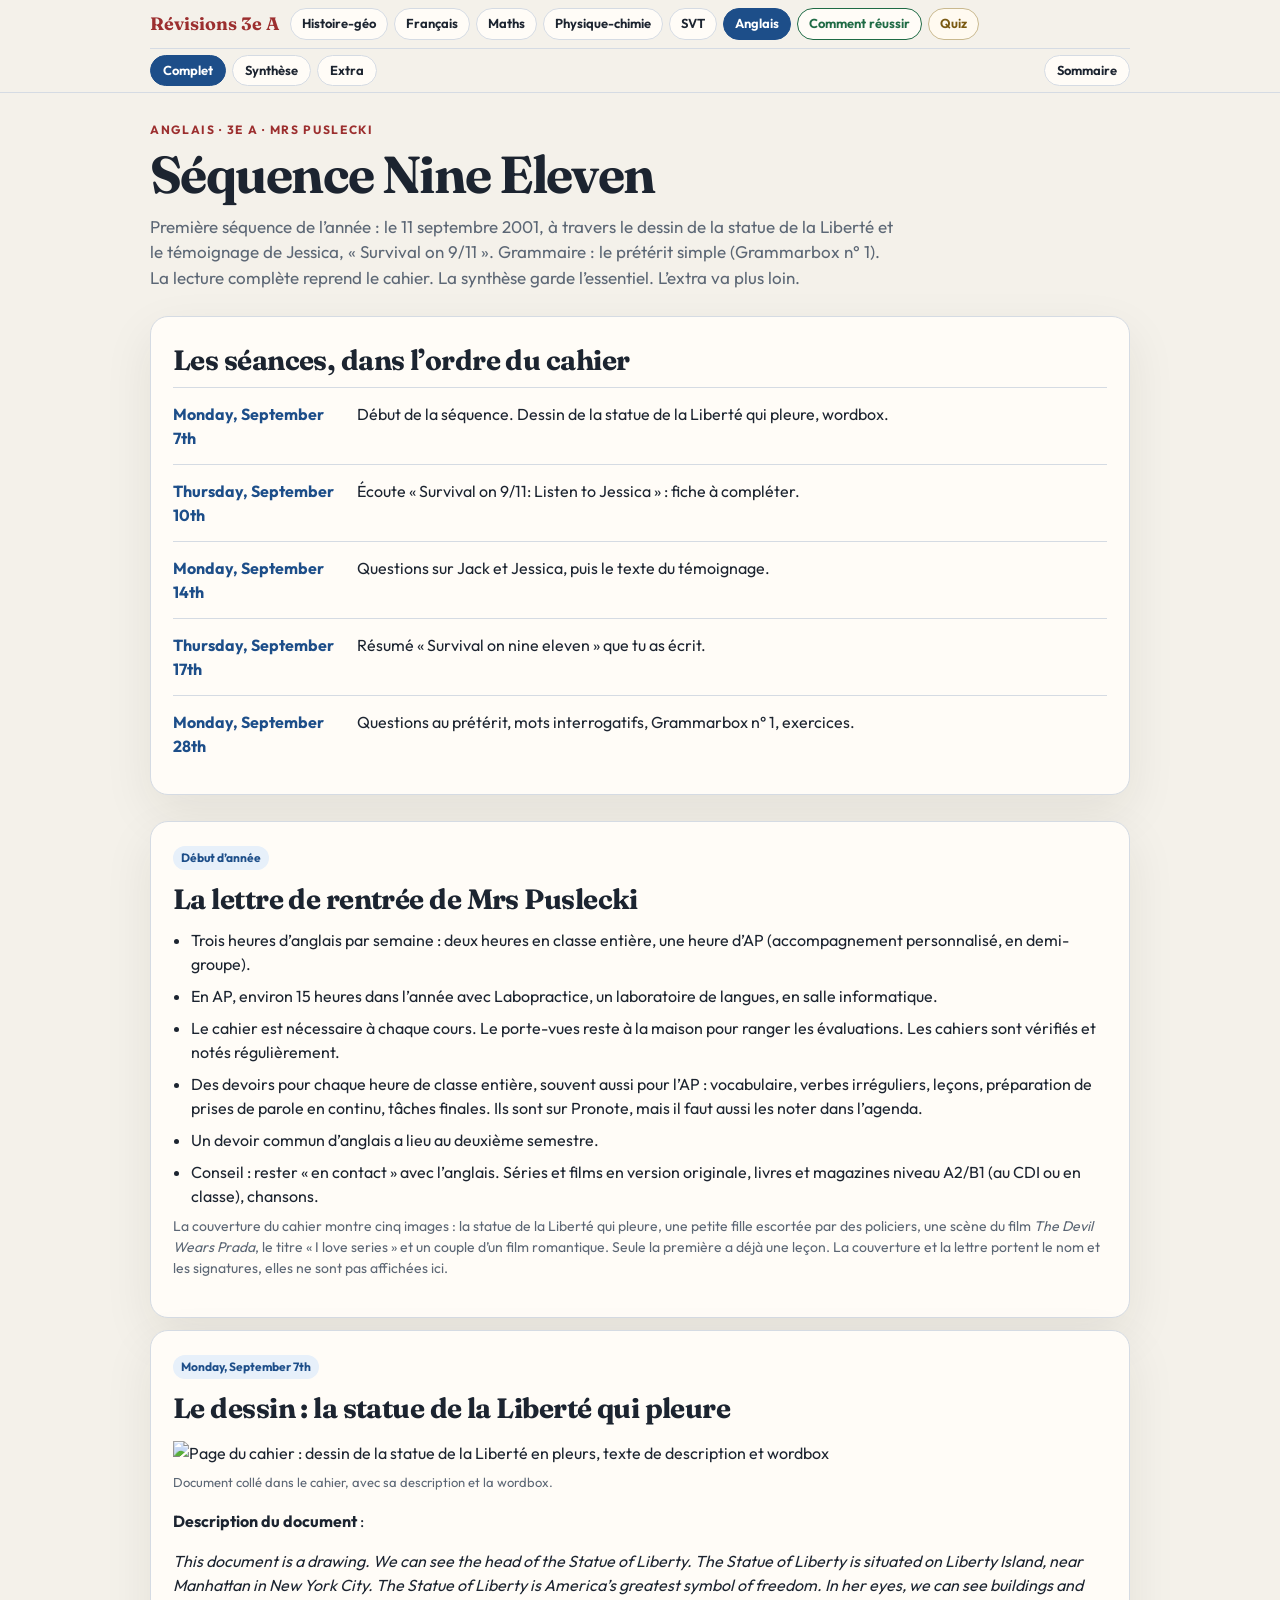
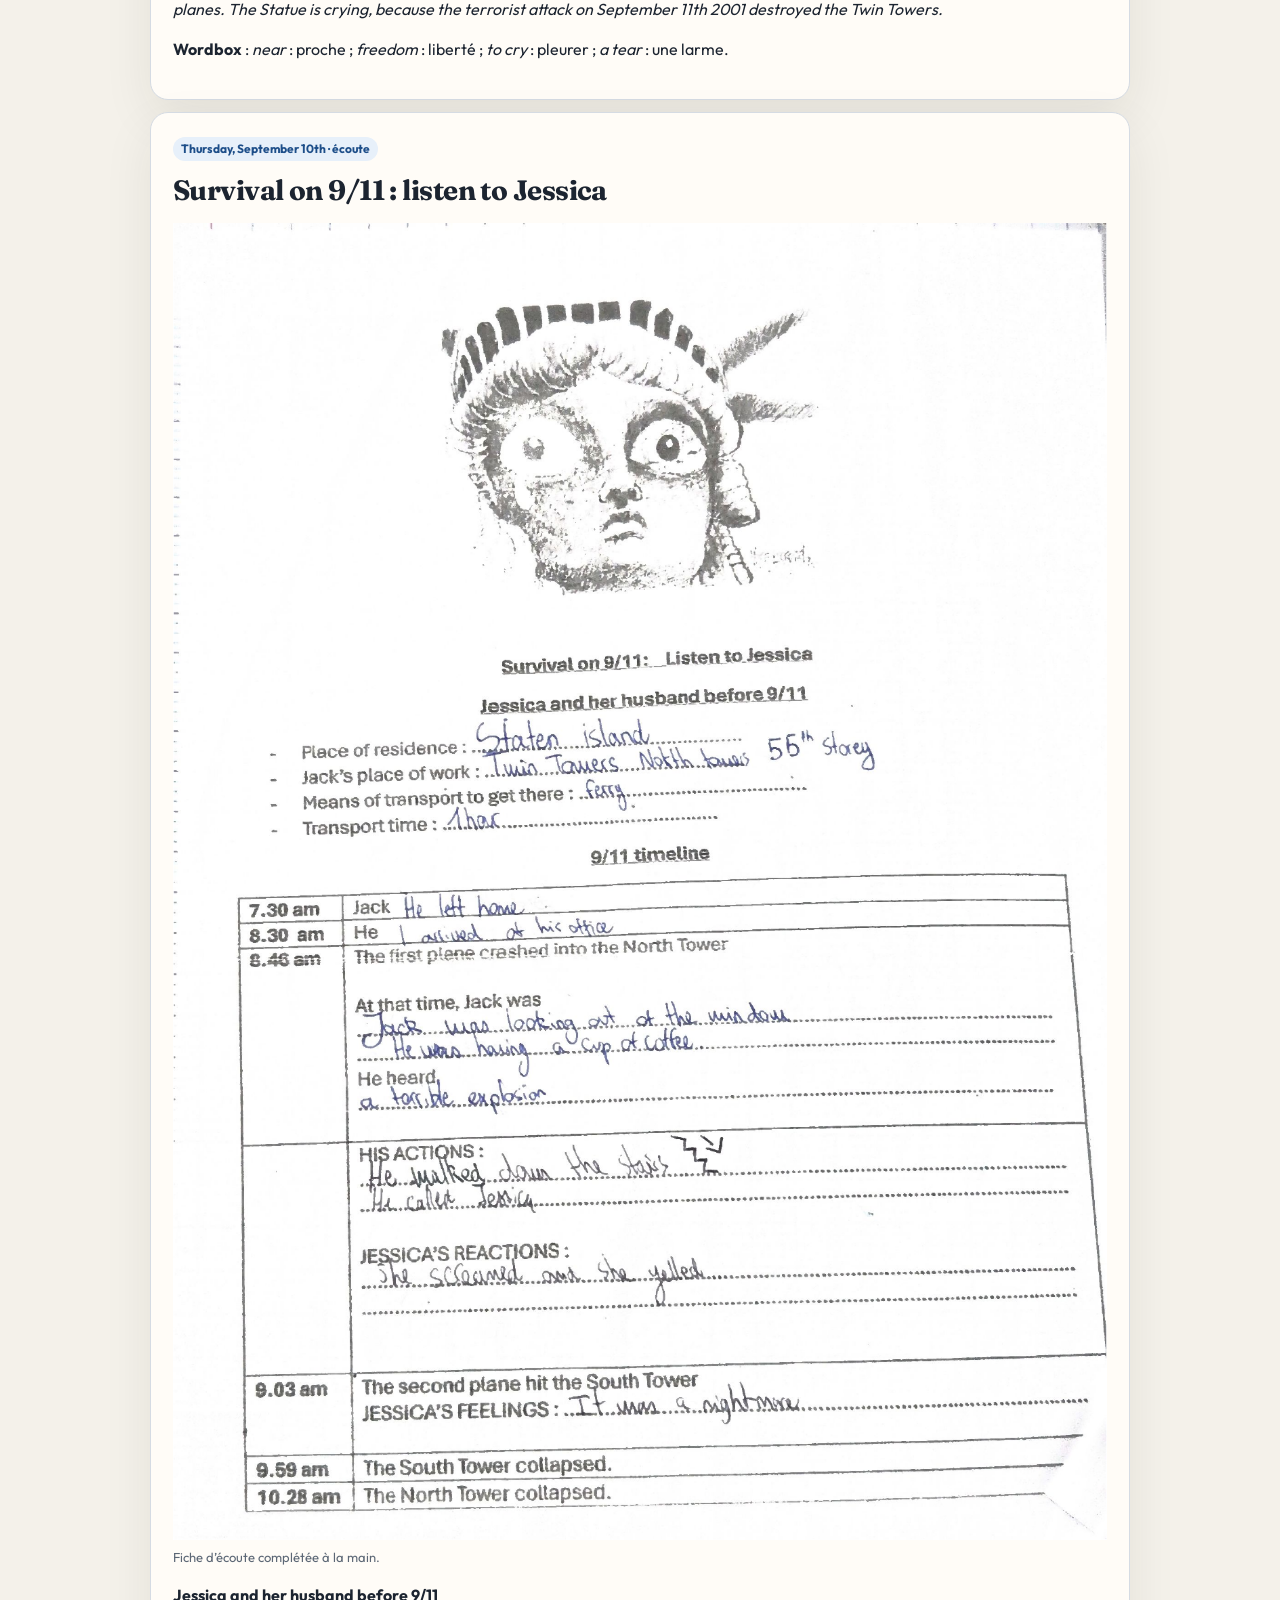
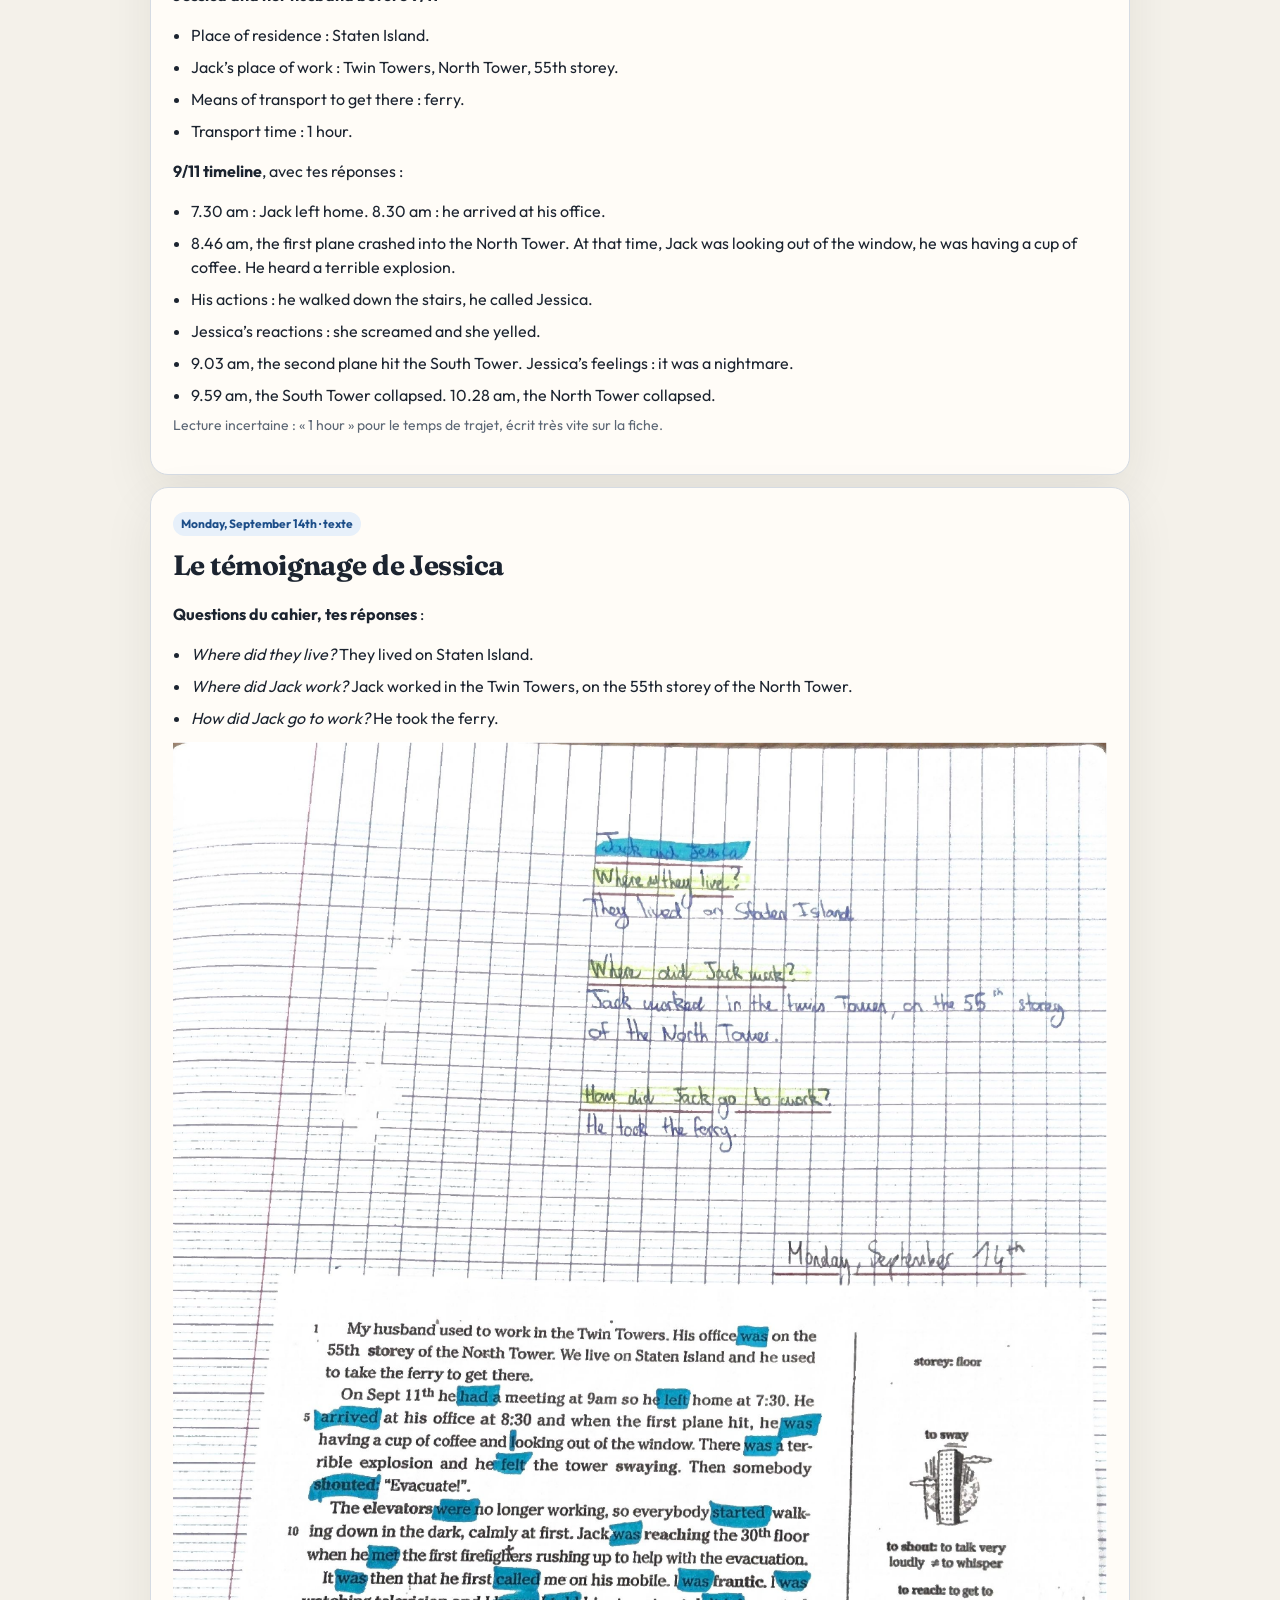
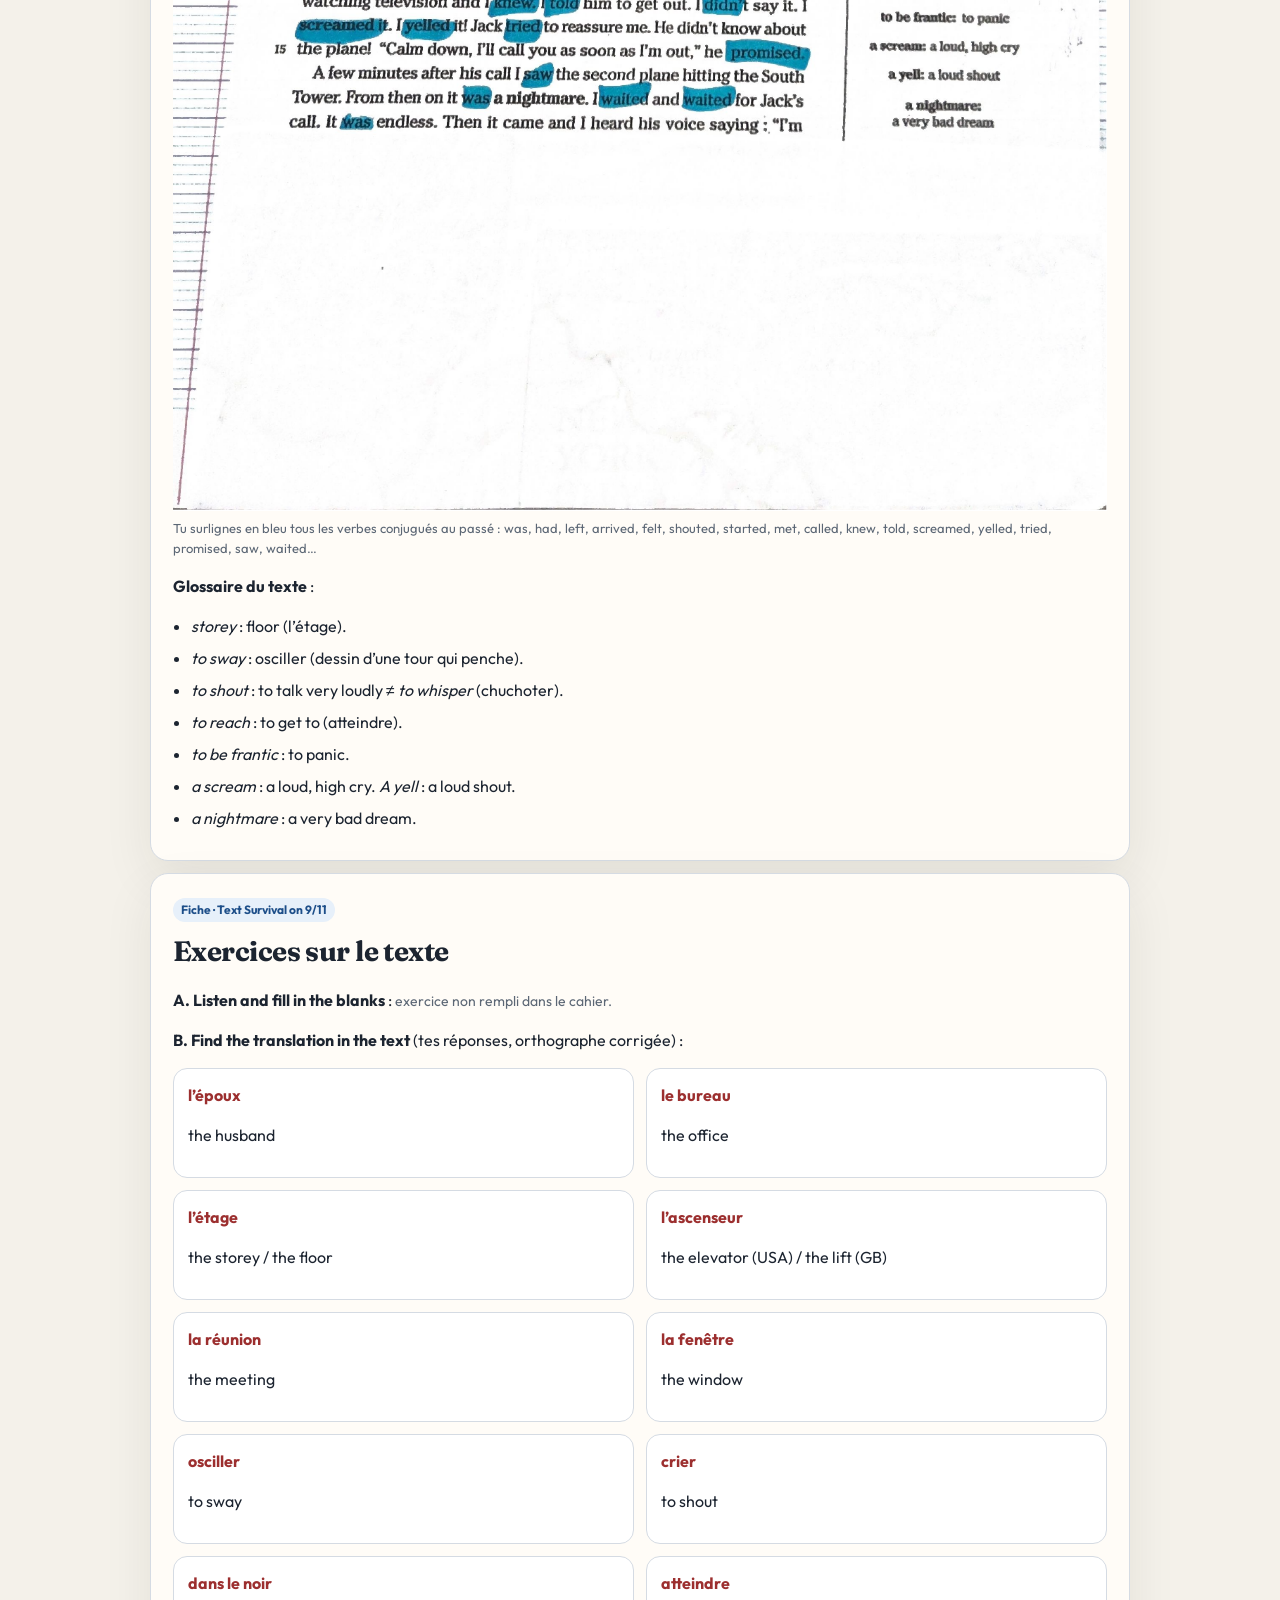
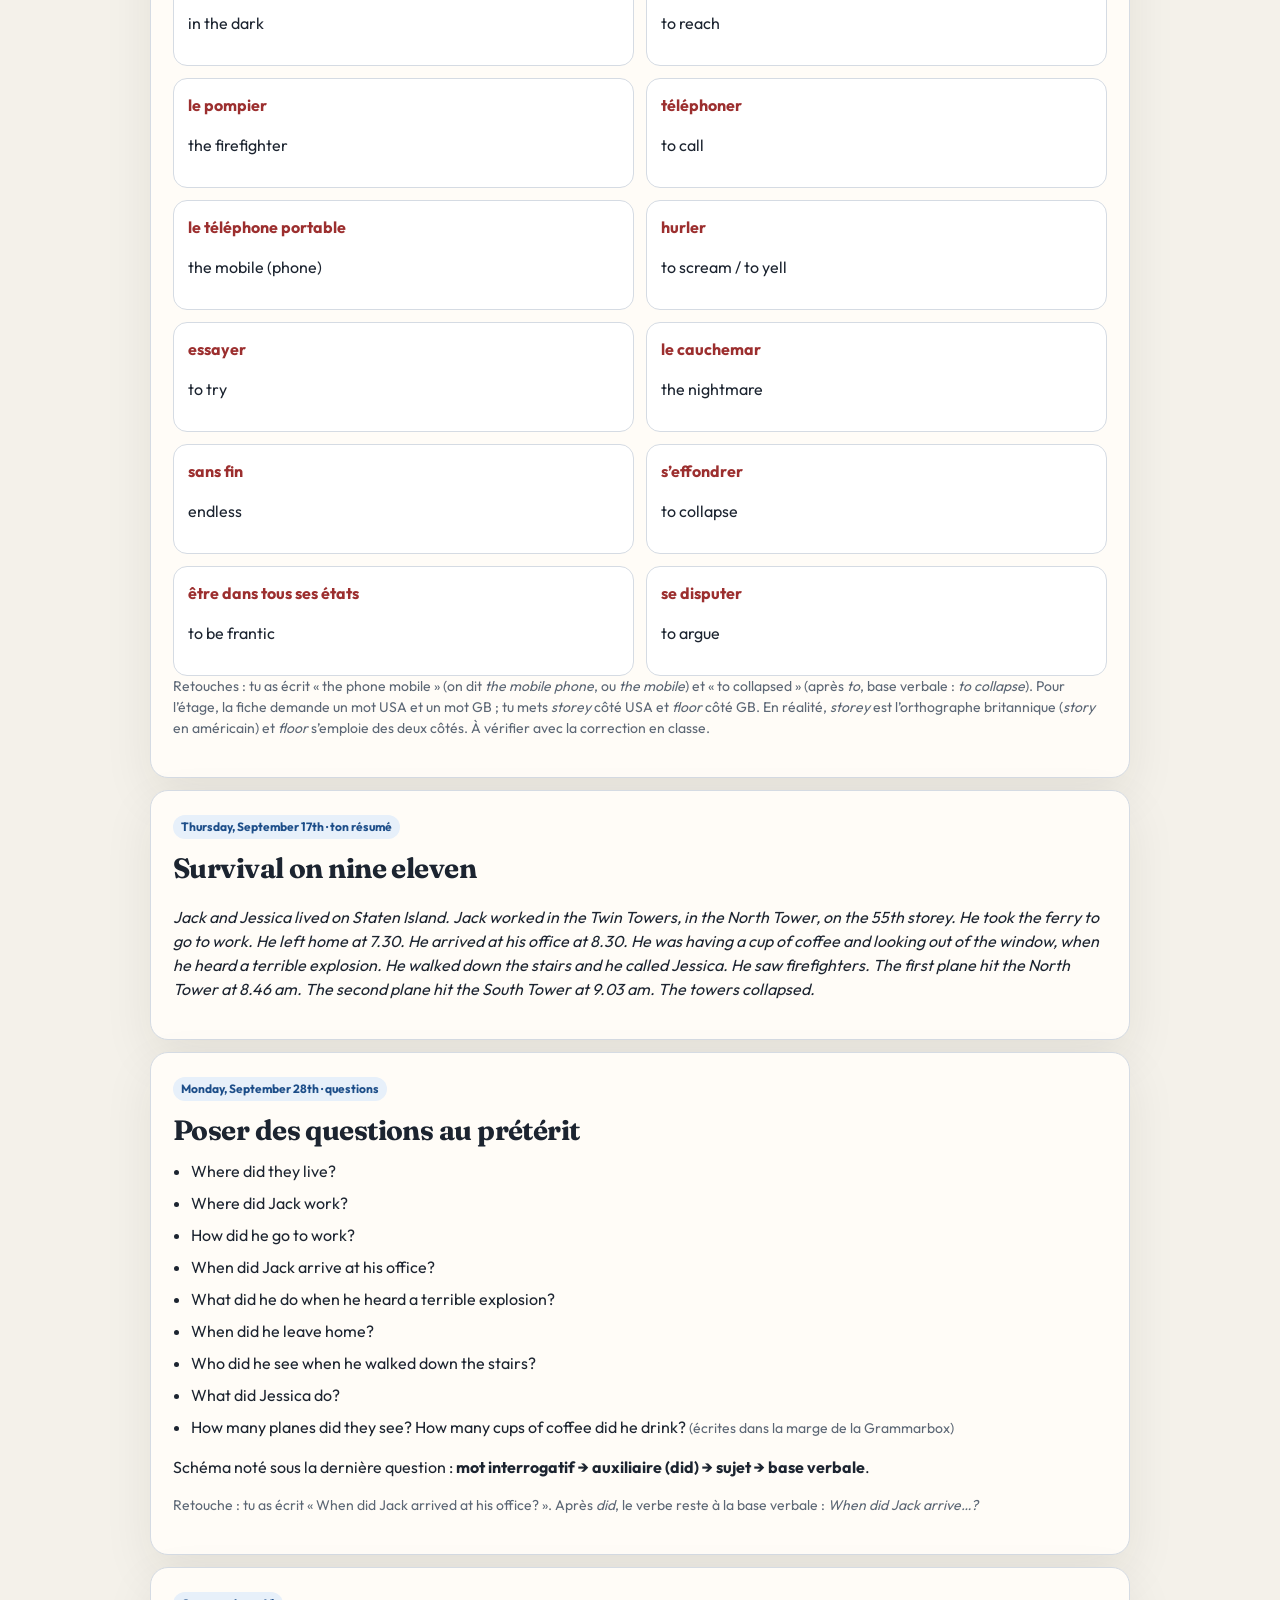
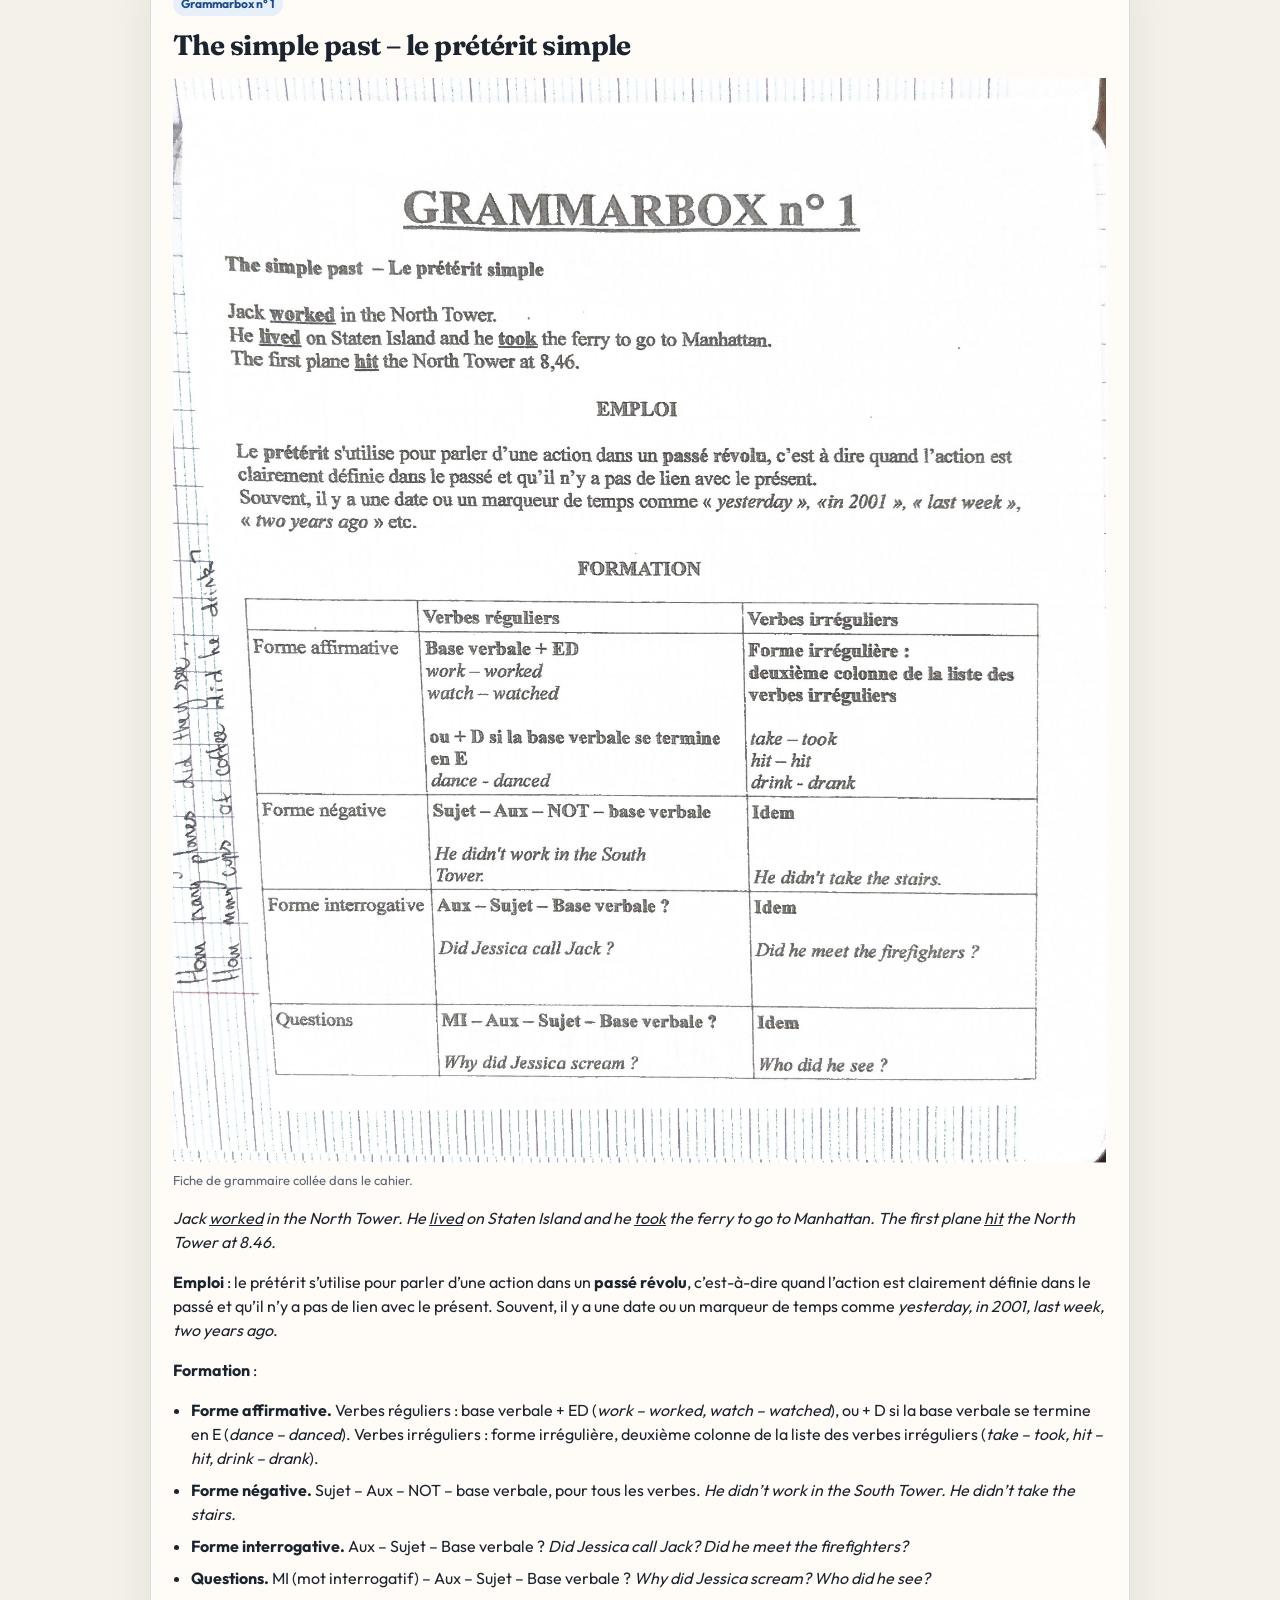
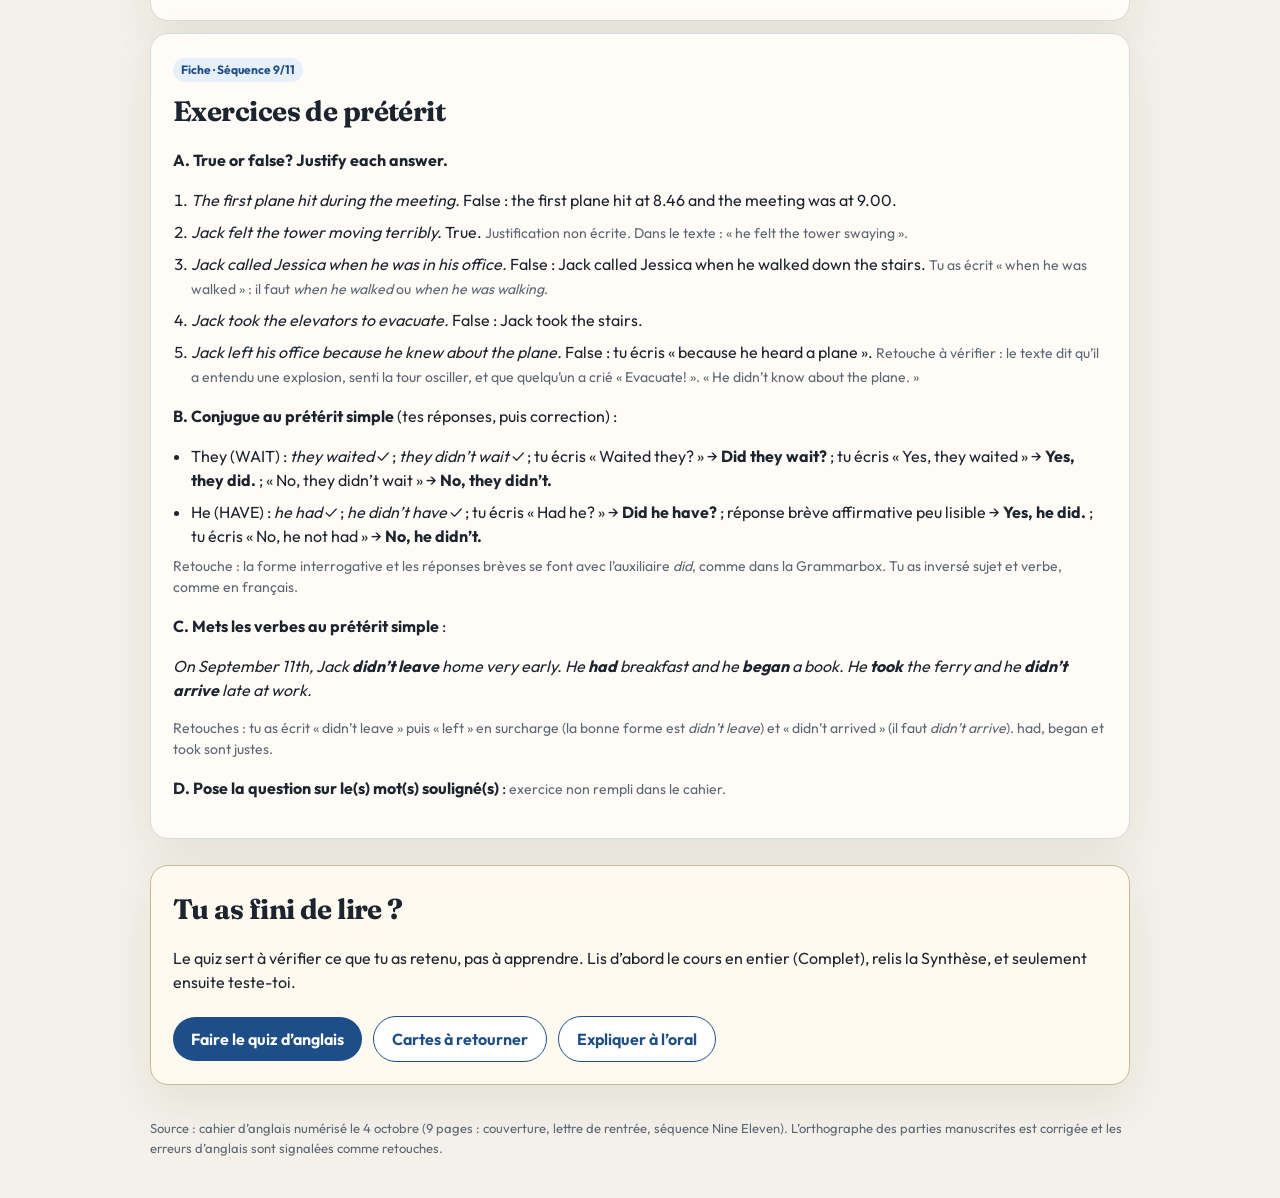
==== anglais/index.html @ bf226602 "Série : un nouvel animal à chaque bonne réponse d'affilée, 25 paliers jusqu'à la légende Co-authored" ====
<!DOCTYPE html>
<html lang="fr">
<head>
  <meta charset="UTF-8" />
  <meta name="robots" content="noindex, nofollow, noarchive, noimageindex" />
  <meta name="viewport" content="width=device-width, initial-scale=1.0" />
  <title>Anglais — Révisions 3e A</title>
  <link rel="preconnect" href="https://fonts.googleapis.com" />
  <link rel="preconnect" href="https://fonts.gstatic.com" crossorigin />
  <link href="https://fonts.googleapis.com/css2?family=Fraunces:opsz,wght@9..144,560;9..144,680&family=Outfit:wght@400;500;600;700&display=swap" rel="stylesheet" />
  <link rel="stylesheet" href="../cahier.css?v=18" />
</head>
<body data-vue="complet" data-matiere="anglais">
  <div class="wrap">
    <header class="top">
      <p class="kicker">Anglais · 3e A · Mrs Puslecki</p>
      <h1>Séquence Nine Eleven</h1>
      <p class="lede">
        Première séquence de l’année : le 11 septembre 2001, à travers le dessin de la statue de la Liberté
        et le témoignage de Jessica, « Survival on 9/11 ». Grammaire : le prétérit simple (Grammarbox n° 1).
        La lecture complète reprend le cahier. La synthèse garde l’essentiel. L’extra va plus loin.
      </p>
      <div class="toolbar" role="group" aria-label="Version de la lecture">
        <button type="button" data-vue="complet" aria-pressed="true">Complet</button>
        <button type="button" data-vue="synthese" aria-pressed="false">Synthèse</button>
        <button type="button" data-vue="extra" aria-pressed="false">Extra</button>
      </div>
    </header>

    <section>
      <article class="card">
        <h2>Les séances, dans l’ordre du cahier</h2>
        <ol class="timeline">
          <li><time>Monday, September 7th</time><p>Début de la séquence. Dessin de la statue de la Liberté qui pleure, wordbox.</p></li>
          <li><time>Thursday, September 10th</time><p>Écoute « Survival on 9/11: Listen to Jessica » : fiche à compléter.</p></li>
          <li><time>Monday, September 14th</time><p>Questions sur Jack et Jessica, puis le texte du témoignage.</p></li>
          <li><time>Thursday, September 17th</time><p>Résumé « Survival on nine eleven » que tu as écrit.</p></li>
          <li><time>Monday, September 28th</time><p>Questions au prétérit, mots interrogatifs, Grammarbox n° 1, exercices.</p></li>
        </ol>
      </article>
    </section>

    <div class="vue-synthese">
      <section>
        <article class="card">
          <h2>L’histoire de Jack et Jessica, en heures</h2>
          <p class="note">Jessica et son mari Jack vivent à Staten Island. Jack travaille au 55e étage de la tour Nord des Twin Towers et prend le ferry pour y aller.</p>
          <ol class="timeline">
            <li><time>7.30 am</time><p>Jack left home.</p></li>
            <li><time>8.30 am</time><p>He arrived at his office.</p></li>
            <li><time>8.46 am</time><p>The first plane crashed into the North Tower. Jack was having a cup of coffee and looking out of the window. He heard a terrible explosion. He walked down the stairs and called Jessica.</p></li>
            <li><time>9.00 am</time><p>Heure de la réunion de Jack (he had a meeting at 9 am).</p></li>
            <li><time>9.03 am</time><p>The second plane hit the South Tower. Jessica : « It was a nightmare. »</p></li>
            <li><time>9.59 am</time><p>The South Tower collapsed.</p></li>
            <li><time>10.28 am</time><p>The North Tower collapsed.</p></li>
          </ol>
        </article>
      </section>

      <section>
        <article class="card">
          <h2>À retenir : le prétérit simple</h2>
          <ul class="bullets">
            <li><strong>Emploi</strong> : une action dans un <strong>passé révolu</strong>, clairement daté, sans lien avec le présent. Souvent avec un marqueur de temps : <em>yesterday, in 2001, last week, two years ago</em>.</li>
            <li><strong>Affirmatif</strong> : verbe régulier = base verbale + <strong>ED</strong> (<em>work → worked</em>), ou + D si la base finit par E (<em>dance → danced</em>). Verbe irrégulier = 2e colonne de la liste (<em>take → took, hit → hit, drink → drank</em>).</li>
            <li><strong>Négatif</strong> : sujet + <strong>didn’t</strong> + base verbale. <em>He didn’t work in the South Tower.</em></li>
            <li><strong>Question</strong> : (mot interrogatif) + <strong>did</strong> + sujet + base verbale ? <em>Did Jessica call Jack? Why did Jessica scream?</em></li>
            <li>Après <em>did</em> ou <em>didn’t</em>, le verbe reste à la base verbale : jamais de -ed.</li>
          </ul>
        </article>
      </section>

      <section>
        <article class="card">
          <h2>Mots à savoir</h2>
          <div class="defs">
            <article class="def"><h3>freedom</h3><p>la liberté</p></article>
            <article class="def"><h3>to cry / a tear</h3><p>pleurer / une larme</p></article>
            <article class="def"><h3>storey / floor</h3><p>l’étage</p></article>
            <article class="def"><h3>elevator (US) / lift (GB)</h3><p>l’ascenseur</p></article>
            <article class="def"><h3>firefighter</h3><p>le pompier</p></article>
            <article class="def"><h3>to sway</h3><p>osciller</p></article>
            <article class="def"><h3>to shout / to scream / to yell</h3><p>crier / hurler</p></article>
            <article class="def"><h3>to collapse</h3><p>s’effondrer</p></article>
            <article class="def"><h3>to be frantic</h3><p>être dans tous ses états, paniquer</p></article>
            <article class="def"><h3>a nightmare</h3><p>un cauchemar</p></article>
          </div>
        </article>
      </section>
    </div>

    <div class="vue-complet">
      <section>
        <article class="card">
          <span class="tag">Début d’année</span>
          <h2>La lettre de rentrée de Mrs Puslecki</h2>
          <ul class="bullets">
            <li>Trois heures d’anglais par semaine : deux heures en classe entière, une heure d’AP (accompagnement personnalisé, en demi-groupe).</li>
            <li>En AP, environ 15 heures dans l’année avec Labopractice, un laboratoire de langues, en salle informatique.</li>
            <li>Le cahier est nécessaire à chaque cours. Le porte-vues reste à la maison pour ranger les évaluations. Les cahiers sont vérifiés et notés régulièrement.</li>
            <li>Des devoirs pour chaque heure de classe entière, souvent aussi pour l’AP : vocabulaire, verbes irréguliers, leçons, préparation de prises de parole en continu, tâches finales. Ils sont sur Pronote, mais il faut aussi les noter dans l’agenda.</li>
            <li>Un devoir commun d’anglais a lieu au deuxième semestre.</li>
            <li>Conseil : rester « en contact » avec l’anglais. Séries et films en version originale, livres et magazines niveau A2/B1 (au CDI ou en classe), chansons.</li>
          </ul>
          <p class="note">La couverture du cahier montre cinq images : la statue de la Liberté qui pleure, une petite fille escortée par des policiers, une scène du film <em>The Devil Wears Prada</em>, le titre « I love series » et un couple d’un film romantique. Seule la première a déjà une leçon. La couverture et la lettre portent le nom et les signatures, elles ne sont pas affichées ici.</p>
        </article>

        <article class="card">
          <span class="tag">Monday, September 7th</span>
          <h2>Le dessin : la statue de la Liberté qui pleure</h2>
          <figure class="figure">
            <img src="../drive/files/1S40t0vDjexg51zl4HYuwPdWVgr_jqLtX/pages/page-3.png" alt="Page du cahier : dessin de la statue de la Liberté en pleurs, texte de description et wordbox" />
            <figcaption>Document collé dans le cahier, avec sa description et la wordbox.</figcaption>
          </figure>
          <p><strong>Description du document</strong> :</p>
          <p lang="en"><em>This document is a drawing. We can see the head of the Statue of Liberty. The Statue of Liberty is situated on Liberty Island, near Manhattan in New York City. The Statue of Liberty is America’s greatest symbol of freedom. In her eyes, we can see buildings and planes. The Statue is crying, because the terrorist attack on September 11th 2001 destroyed the Twin Towers.</em></p>
          <p><strong>Wordbox</strong> : <em>near</em> : proche ; <em>freedom</em> : liberté ; <em>to cry</em> : pleurer ; <em>a tear</em> : une larme.</p>
        </article>

        <article class="card">
          <span class="tag">Thursday, September 10th · écoute</span>
          <h2>Survival on 9/11 : listen to Jessica</h2>
          <figure class="figure">
            <img src="../drive/files/1S40t0vDjexg51zl4HYuwPdWVgr_jqLtX/pages/page-4.png" alt="Fiche d’écoute Survival on 9/11 que tu as complétée" />
            <figcaption>Fiche d’écoute complétée à la main.</figcaption>
          </figure>
          <p><strong>Jessica and her husband before 9/11</strong></p>
          <ul class="bullets">
            <li>Place of residence : Staten Island.</li>
            <li>Jack’s place of work : Twin Towers, North Tower, 55th storey.</li>
            <li>Means of transport to get there : ferry.</li>
            <li>Transport time : 1 hour.</li>
          </ul>
          <p><strong>9/11 timeline</strong>, avec tes réponses :</p>
          <ul class="bullets">
            <li>7.30 am : Jack left home. 8.30 am : he arrived at his office.</li>
            <li>8.46 am, the first plane crashed into the North Tower. At that time, Jack was looking out of the window, he was having a cup of coffee. He heard a terrible explosion.</li>
            <li>His actions : he walked down the stairs, he called Jessica.</li>
            <li>Jessica’s reactions : she screamed and she yelled.</li>
            <li>9.03 am, the second plane hit the South Tower. Jessica’s feelings : it was a nightmare.</li>
            <li>9.59 am, the South Tower collapsed. 10.28 am, the North Tower collapsed.</li>
          </ul>
          <p class="note">Lecture incertaine : « 1 hour » pour le temps de trajet, écrit très vite sur la fiche.</p>
        </article>

        <article class="card">
          <span class="tag">Monday, September 14th · texte</span>
          <h2>Le témoignage de Jessica</h2>
          <p><strong>Questions du cahier, tes réponses</strong> :</p>
          <ul class="bullets">
            <li><em>Where did they live?</em> They lived on Staten Island.</li>
            <li><em>Where did Jack work?</em> Jack worked in the Twin Towers, on the 55th storey of the North Tower.</li>
            <li><em>How did Jack go to work?</em> He took the ferry.</li>
          </ul>
          <figure class="figure">
            <img src="../drive/files/1S40t0vDjexg51zl4HYuwPdWVgr_jqLtX/pages/page-5.png" alt="Texte du témoignage de Jessica, verbes au prétérit surlignés en bleu" />
            <figcaption>Tu surlignes en bleu tous les verbes conjugués au passé : was, had, left, arrived, felt, shouted, started, met, called, knew, told, screamed, yelled, tried, promised, saw, waited…</figcaption>
          </figure>
          <p><strong>Glossaire du texte</strong> :</p>
          <ul class="bullets">
            <li><em>storey</em> : floor (l’étage).</li>
            <li><em>to sway</em> : osciller (dessin d’une tour qui penche).</li>
            <li><em>to shout</em> : to talk very loudly ≠ <em>to whisper</em> (chuchoter).</li>
            <li><em>to reach</em> : to get to (atteindre).</li>
            <li><em>to be frantic</em> : to panic.</li>
            <li><em>a scream</em> : a loud, high cry. <em>A yell</em> : a loud shout.</li>
            <li><em>a nightmare</em> : a very bad dream.</li>
          </ul>
        </article>

        <article class="card">
          <span class="tag">Fiche · Text Survival on 9/11</span>
          <h2>Exercices sur le texte</h2>
          <p><strong>A. Listen and fill in the blanks</strong> : <span class="note">exercice non rempli dans le cahier.</span></p>
          <p><strong>B. Find the translation in the text</strong> (tes réponses, orthographe corrigée) :</p>
          <div class="defs">
            <article class="def"><h3>l’époux</h3><p>the husband</p></article>
            <article class="def"><h3>le bureau</h3><p>the office</p></article>
            <article class="def"><h3>l’étage</h3><p>the storey / the floor</p></article>
            <article class="def"><h3>l’ascenseur</h3><p>the elevator (USA) / the lift (GB)</p></article>
            <article class="def"><h3>la réunion</h3><p>the meeting</p></article>
            <article class="def"><h3>la fenêtre</h3><p>the window</p></article>
            <article class="def"><h3>osciller</h3><p>to sway</p></article>
            <article class="def"><h3>crier</h3><p>to shout</p></article>
            <article class="def"><h3>dans le noir</h3><p>in the dark</p></article>
            <article class="def"><h3>atteindre</h3><p>to reach</p></article>
            <article class="def"><h3>le pompier</h3><p>the firefighter</p></article>
            <article class="def"><h3>téléphoner</h3><p>to call</p></article>
            <article class="def"><h3>le téléphone portable</h3><p>the mobile (phone)</p></article>
            <article class="def"><h3>hurler</h3><p>to scream / to yell</p></article>
            <article class="def"><h3>essayer</h3><p>to try</p></article>
            <article class="def"><h3>le cauchemar</h3><p>the nightmare</p></article>
            <article class="def"><h3>sans fin</h3><p>endless</p></article>
            <article class="def"><h3>s’effondrer</h3><p>to collapse</p></article>
            <article class="def"><h3>être dans tous ses états</h3><p>to be frantic</p></article>
            <article class="def"><h3>se disputer</h3><p>to argue</p></article>
          </div>
          <p class="note">Retouches : tu as écrit « the phone mobile » (on dit <em>the mobile phone</em>, ou <em>the mobile</em>) et « to collapsed » (après <em>to</em>, base verbale : <em>to collapse</em>). Pour l’étage, la fiche demande un mot USA et un mot GB ; tu mets <em>storey</em> côté USA et <em>floor</em> côté GB. En réalité, <em>storey</em> est l’orthographe britannique (<em>story</em> en américain) et <em>floor</em> s’emploie des deux côtés. À vérifier avec la correction en classe.</p>
        </article>

        <article class="card">
          <span class="tag">Thursday, September 17th · ton résumé</span>
          <h2>Survival on nine eleven</h2>
          <p lang="en"><em>Jack and Jessica lived on Staten Island. Jack worked in the Twin Towers, in the North Tower, on the 55th storey. He took the ferry to go to work. He left home at 7.30. He arrived at his office at 8.30. He was having a cup of coffee and looking out of the window, when he heard a terrible explosion. He walked down the stairs and he called Jessica. He saw firefighters. The first plane hit the North Tower at 8.46 am. The second plane hit the South Tower at 9.03 am. The towers collapsed.</em></p>
        </article>

        <article class="card">
          <span class="tag">Monday, September 28th · questions</span>
          <h2>Poser des questions au prétérit</h2>
          <ul class="bullets" lang="en">
            <li>Where did they live?</li>
            <li>Where did Jack work?</li>
            <li>How did he go to work?</li>
            <li>When did Jack arrive at his office?</li>
            <li>What did he do when he heard a terrible explosion?</li>
            <li>When did he leave home?</li>
            <li>Who did he see when he walked down the stairs?</li>
            <li>What did Jessica do?</li>
            <li>How many planes did they see? How many cups of coffee did he drink? <span class="note" lang="fr">(écrites dans la marge de la Grammarbox)</span></li>
          </ul>
          <p>Schéma noté sous la dernière question : <strong>mot interrogatif → auxiliaire (did) → sujet → base verbale</strong>.</p>
          <p class="note">Retouche : tu as écrit « When did Jack arrived at his office? ». Après <em>did</em>, le verbe reste à la base verbale : <em>When did Jack arrive…?</em></p>
        </article>

        <article class="card">
          <span class="tag">Grammarbox n° 1</span>
          <h2>The simple past – le prétérit simple</h2>
          <figure class="figure">
            <img src="../drive/files/1S40t0vDjexg51zl4HYuwPdWVgr_jqLtX/pages/page-8.png" alt="Grammarbox n° 1 : le prétérit simple, emploi et formation" />
            <figcaption>Fiche de grammaire collée dans le cahier.</figcaption>
          </figure>
          <p lang="en"><em>Jack <u>worked</u> in the North Tower. He <u>lived</u> on Staten Island and he <u>took</u> the ferry to go to Manhattan. The first plane <u>hit</u> the North Tower at 8.46.</em></p>
          <p><strong>Emploi</strong> : le prétérit s’utilise pour parler d’une action dans un <strong>passé révolu</strong>, c’est-à-dire quand l’action est clairement définie dans le passé et qu’il n’y a pas de lien avec le présent. Souvent, il y a une date ou un marqueur de temps comme <em>yesterday, in 2001, last week, two years ago</em>.</p>
          <p><strong>Formation</strong> :</p>
          <ul class="bullets">
            <li><strong>Forme affirmative.</strong> Verbes réguliers : base verbale + ED (<em>work – worked, watch – watched</em>), ou + D si la base verbale se termine en E (<em>dance – danced</em>). Verbes irréguliers : forme irrégulière, deuxième colonne de la liste des verbes irréguliers (<em>take – took, hit – hit, drink – drank</em>).</li>
            <li><strong>Forme négative.</strong> Sujet – Aux – NOT – base verbale, pour tous les verbes. <em>He didn’t work in the South Tower. He didn’t take the stairs.</em></li>
            <li><strong>Forme interrogative.</strong> Aux – Sujet – Base verbale ? <em>Did Jessica call Jack? Did he meet the firefighters?</em></li>
            <li><strong>Questions.</strong> MI (mot interrogatif) – Aux – Sujet – Base verbale ? <em>Why did Jessica scream? Who did he see?</em></li>
          </ul>
        </article>

        <article class="card">
          <span class="tag">Fiche · Séquence 9/11</span>
          <h2>Exercices de prétérit</h2>
          <p><strong>A. True or false? Justify each answer.</strong></p>
          <ol class="bullets">
            <li><em>The first plane hit during the meeting.</em> False : the first plane hit at 8.46 and the meeting was at 9.00.</li>
            <li><em>Jack felt the tower moving terribly.</em> True. <span class="note">Justification non écrite. Dans le texte : « he felt the tower swaying ».</span></li>
            <li><em>Jack called Jessica when he was in his office.</em> False : Jack called Jessica when he walked down the stairs. <span class="note">Tu as écrit « when he was walked » : il faut <em>when he walked</em> ou <em>when he was walking</em>.</span></li>
            <li><em>Jack took the elevators to evacuate.</em> False : Jack took the stairs.</li>
            <li><em>Jack left his office because he knew about the plane.</em> False : tu écris « because he heard a plane ». <span class="note">Retouche à vérifier : le texte dit qu’il a entendu une explosion, senti la tour osciller, et que quelqu’un a crié « Evacuate! ». « He didn’t know about the plane. »</span></li>
          </ol>
          <p><strong>B. Conjugue au prétérit simple</strong> (tes réponses, puis correction) :</p>
          <ul class="bullets">
            <li>They (WAIT) : <em>they waited</em> ✓ ; <em>they didn’t wait</em> ✓ ; tu écris « Waited they? » → <strong>Did they wait?</strong> ; tu écris « Yes, they waited » → <strong>Yes, they did.</strong> ; « No, they didn’t wait » → <strong>No, they didn’t.</strong></li>
            <li>He (HAVE) : <em>he had</em> ✓ ; <em>he didn’t have</em> ✓ ; tu écris « Had he? » → <strong>Did he have?</strong> ; réponse brève affirmative peu lisible → <strong>Yes, he did.</strong> ; tu écris « No, he not had » → <strong>No, he didn’t.</strong></li>
          </ul>
          <p class="note">Retouche : la forme interrogative et les réponses brèves se font avec l’auxiliaire <em>did</em>, comme dans la Grammarbox. Tu as inversé sujet et verbe, comme en français.</p>
          <p><strong>C. Mets les verbes au prétérit simple</strong> :</p>
          <p lang="en"><em>On September 11th, Jack <strong>didn’t leave</strong> home very early. He <strong>had</strong> breakfast and he <strong>began</strong> a book. He <strong>took</strong> the ferry and he <strong>didn’t arrive</strong> late at work.</em></p>
          <p class="note">Retouches : tu as écrit « didn’t leave » puis « left » en surcharge (la bonne forme est <em>didn’t leave</em>) et « didn’t arrived » (il faut <em>didn’t arrive</em>). had, began et took sont justes.</p>
          <p><strong>D. Pose la question sur le(s) mot(s) souligné(s)</strong> : <span class="note">exercice non rempli dans le cahier.</span></p>
        </article>
      </section>
    </div>

    <div class="vue-extra">
      <p class="avertissement">Cette partie n’est pas dans ton cahier. Ce sont des connaissances ajoutées, dans le périmètre de la séquence, pour aller plus loin. Ce qui compte pour l’évaluation reste le cours de Mrs Puslecki.</p>
      <section>
        <article class="card">
          <span class="tag">Extra · culture</span>
          <h2>September 11th, 2001</h2>
          <ul class="bullets">
            <li>Ce matin-là, 19 terroristes d’Al-Qaïda détournent quatre avions de ligne. Deux frappent les tours du World Trade Center à New York, un troisième le Pentagone près de Washington. Le quatrième s’écrase en Pennsylvanie, après la révolte des passagers.</li>
            <li>Près de 3&nbsp;000 personnes sont tuées, dont plus de 340 pompiers de New York.</li>
            <li>À l’emplacement des tours, on trouve aujourd’hui le <em>9/11 Memorial</em> (deux bassins à la place des tours) et le <em>One World Trade Center</em>, haut de 1&nbsp;776 pieds, en référence à l’année de l’indépendance américaine.</li>
            <li>Les Américains écrivent la date mois/jour : <em>9/11</em> se lit <em>nine eleven</em>. Les Britanniques écriraient 11/9.</li>
            <li>La statue de la Liberté, <em>Lady Liberty</em>, a été offerte par la France aux États-Unis et inaugurée en 1886. Elle a été conçue par Bartholdi, avec une structure de Gustave Eiffel.</li>
          </ul>
        </article>

        <article class="card">
          <span class="tag">Extra · grammaire</span>
          <h2>Pièges du prétérit</h2>
          <ul class="bullets">
            <li><strong>Prononciation de -ed</strong> : /t/ après un son sourd (<em>worked, watched</em>), /d/ après un son sonore (<em>lived, called</em>), /ɪd/ après t ou d (<em>waited, started</em>).</li>
            <li><strong>Orthographe</strong> : consonne + y → -ied (<em>try → tried, cry → cried</em>) ; voyelle + y → -yed (<em>play → played</em>) ; syllabe finale accentuée en une seule voyelle + une seule consonne → on double la consonne (<em>stop → stopped</em>, mais <em>visit → visited</em>).</li>
            <li><strong>Be</strong> n’utilise pas <em>did</em> : <em>I was, you were</em> ; <em>He wasn’t at home</em> ; <em>Were they in the tower?</em></li>
            <li><strong>Prétérit en be + -ing</strong>, vu dans le texte : <em>he was having a cup of coffee</em>. Il décrit une action en cours dans le passé, souvent interrompue par une action au prétérit simple : <em>He was looking out of the window when the plane hit.</em></li>
            <li><strong>Used to</strong>, vu dans le texte : <em>My husband used to work in the Twin Towers</em> = une habitude passée qui n’existe plus.</li>
          </ul>
        </article>

        <article class="card">
          <span class="tag">Extra · verbes irréguliers du texte</span>
          <h2>À connaître par cœur</h2>
          <div class="defs">
            <article class="def"><h3>be – was/were – been</h3><p>être</p></article>
            <article class="def"><h3>have – had – had</h3><p>avoir</p></article>
            <article class="def"><h3>leave – left – left</h3><p>partir, quitter</p></article>
            <article class="def"><h3>feel – felt – felt</h3><p>sentir, ressentir</p></article>
            <article class="def"><h3>meet – met – met</h3><p>rencontrer</p></article>
            <article class="def"><h3>know – knew – known</h3><p>savoir, connaître</p></article>
            <article class="def"><h3>tell – told – told</h3><p>dire, raconter</p></article>
            <article class="def"><h3>see – saw – seen</h3><p>voir</p></article>
            <article class="def"><h3>take – took – taken</h3><p>prendre</p></article>
            <article class="def"><h3>hit – hit – hit</h3><p>frapper</p></article>
            <article class="def"><h3>drink – drank – drunk</h3><p>boire</p></article>
            <article class="def"><h3>begin – began – begun</h3><p>commencer</p></article>
          </div>
        </article>
      </section>
    </div>

    <section>
      <article class="card suite-quiz">
        <h2>Tu as fini de lire ?</h2>
        <p>Le quiz sert à vérifier ce que tu as retenu, pas à apprendre. Lis d’abord le cours en entier (Complet), relis la Synthèse, et seulement ensuite teste-toi.</p>
        <a class="bouton" href="../quiz/?m=anglais">Faire le quiz d’anglais</a>
        <a class="bouton secondaire" href="../quiz/?m=anglais&amp;mode=cartes">Cartes à retourner</a>
        <a class="bouton secondaire" href="../quiz/?m=anglais&amp;mode=expliquer">Expliquer à l’oral</a>
      </article>
    </section>

    <footer>
      Source : cahier d’anglais numérisé le 4 octobre (9 pages : couverture, lettre de rentrée, séquence Nine Eleven).
      L’orthographe des parties manuscrites est corrigée et les erreurs d’anglais sont signalées comme retouches.
    </footer>
  </div>

  <script src="../cahier.js?v=18"></script>
</body>
</html>
---- cahier.css ----
:root {
  --ink: #1c2430;
  --muted: #5c6775;
  --line: #d5dbe3;
  --paper: #f4f1ea;
  --card: #fffcf7;
  --blue: #1d4e89;
  --blue-soft: #e7f0fa;
  --red: #9c2f2f;
  --red-soft: #f8ecec;
  --ok: #1f6b45;
  --ok-soft: #e5f5ec;
  --shadow: 0 18px 50px rgba(40, 32, 18, 0.08);
}

* { box-sizing: border-box; }
html { scroll-behavior: smooth; }
body {
  margin: 0;
  color: var(--ink);
  background:
    radial-gradient(1200px 500px at 10% -10%, #efe6d4 0%, transparent 55%),
    var(--paper);
  font-family: Outfit, "Segoe UI", sans-serif;
  line-height: 1.5;
}
a { color: inherit; }
img { max-width: 100%; height: auto; display: block; }

.wrap { width: min(980px, calc(100% - 32px)); margin: 0 auto; }
header.top { padding: 28px 0 8px; }
.kicker {
  margin: 0 0 8px;
  letter-spacing: 0.14em;
  text-transform: uppercase;
  font-size: 12px;
  font-weight: 700;
  color: var(--red);
}
h1 {
  margin: 0;
  font-family: Fraunces, Georgia, serif;
  font-size: clamp(34px, 5vw, 52px);
  font-weight: 680;
  letter-spacing: -0.03em;
  line-height: 1.05;
}
h2 {
  margin: 0 0 6px;
  font-family: Fraunces, Georgia, serif;
  font-size: 28px;
  letter-spacing: -0.02em;
}
h3 { margin: 0 0 8px; font-size: 18px; }
.lede { max-width: 68ch; margin: 12px 0 0; color: var(--muted); font-size: 17px; }
.note { margin: 0 0 16px; color: var(--muted); font-size: 14px; }
.back {
  display: inline-block;
  margin-bottom: 14px;
  font-size: 14px;
  font-weight: 650;
  text-decoration: none;
  color: var(--blue);
}

.matieres {
  display: grid;
  grid-template-columns: repeat(auto-fill, minmax(220px, 1fr));
  gap: 12px;
  margin: 22px 0 36px;
}
.matiere {
  display: flex;
  flex-direction: column;
  gap: 6px;
  min-height: 132px;
  text-decoration: none;
  background: var(--card);
  border: 1px solid var(--line);
  border-radius: 18px;
  box-shadow: var(--shadow);
  padding: 16px;
}
.matiere:hover { border-color: var(--blue); }
.matiere strong { font-family: Fraunces, Georgia, serif; font-size: 22px; letter-spacing: -0.02em; }
.matiere span { color: var(--muted); font-size: 14px; }
.matiere em {
  margin-top: auto;
  font-style: normal;
  font-size: 12px;
  font-weight: 700;
  letter-spacing: 0.04em;
  text-transform: uppercase;
}
.matiere.plein em { color: var(--ok); }
.matiere.vide em { color: var(--muted); }

.toolbar {
  display: flex;
  flex-wrap: wrap;
  gap: 8px;
  margin: 18px 0;
}
.toolbar button, .jump a {
  font: inherit;
  font-size: 14px;
  font-weight: 650;
  text-decoration: none;
  cursor: pointer;
  background: var(--card);
  border: 1px solid var(--line);
  border-radius: 999px;
  padding: 8px 14px;
  color: var(--ink);
}
.toolbar button[aria-pressed="true"] {
  background: var(--blue);
  border-color: var(--blue);
  color: white;
}

section { margin: 18px 0 26px; }
.card {
  background: var(--card);
  border: 1px solid var(--line);
  border-radius: 18px;
  box-shadow: var(--shadow);
  padding: 22px;
}
.card + .card { margin-top: 12px; }

.timeline { list-style: none; margin: 0; padding: 0; }
.timeline li {
  display: grid;
  grid-template-columns: 168px 1fr;
  gap: 16px;
  padding: 14px 0;
  border-top: 1px solid var(--line);
}
.timeline time { font-weight: 700; color: var(--blue); }
.timeline p { margin: 0; }

.defs { display: grid; grid-template-columns: 1fr 1fr; gap: 12px; }
.def { border: 1px solid var(--line); border-radius: 14px; padding: 14px; background: #fff; }
.def h3 { color: var(--red); font-size: 16px; }

.stats { display: grid; grid-template-columns: repeat(3, 1fr); gap: 12px; margin: 8px 0 16px; }
.stat { background: var(--blue-soft); border-radius: 14px; padding: 14px; }
.stat strong {
  display: block;
  font-family: Fraunces, Georgia, serif;
  font-size: 24px;
  letter-spacing: -0.03em;
}
.stat span { color: var(--muted); font-size: 13px; }

.bullets { margin: 0; padding-left: 18px; }
.bullets li { margin: 8px 0; }
.figure { margin: 12px 0 0; }
.figure figcaption { margin-top: 8px; color: var(--muted); font-size: 13px; }
.tag {
  display: inline-block;
  margin-bottom: 8px;
  font-size: 12px;
  font-weight: 700;
  color: var(--blue);
  background: var(--blue-soft);
  border-radius: 999px;
  padding: 3px 8px;
}

.vue-complet, .vue-synthese, .vue-extra { display: none; }
body[data-vue="complet"] .vue-complet,
body[data-vue="synthese"] .vue-synthese,
body[data-vue="extra"] .vue-extra { display: block; }

.vue-extra .card { border-color: #c9b98f; background: #fffaf0; }
.vue-extra .tag { color: #7a5a12; background: #f5ebd3; }
.avertissement {
  margin: 0 0 12px;
  padding: 12px 14px;
  border-radius: 14px;
  background: #f5ebd3;
  color: #5a4410;
  font-size: 14px;
}
.badge-extra {
  display: inline-block;
  font-size: 11px;
  font-weight: 700;
  letter-spacing: 0.04em;
  text-transform: uppercase;
  color: #7a5a12;
  background: #f5ebd3;
  border-radius: 999px;
  padding: 2px 7px;
  vertical-align: middle;
}
.rouge { color: var(--red); font-weight: 650; }

.quiz-actions { display: flex; flex-wrap: wrap; gap: 10px; align-items: center; margin-top: 10px; }
.quiz-actions button {
  font: inherit;
  font-size: 14px;
  font-weight: 650;
  cursor: pointer;
  background: var(--blue);
  color: white;
  border: 1px solid var(--blue);
  border-radius: 999px;
  padding: 8px 14px;
}
.quiz-actions label { font-size: 14px; color: var(--muted); display: inline-flex; gap: 6px; align-items: center; }

.choices { display: grid; gap: 8px; }
.choices button {
  text-align: left;
  font: inherit;
  cursor: pointer;
  border: 1px solid var(--line);
  background: #fff;
  border-radius: 12px;
  padding: 10px 12px;
}
.choices button:disabled { cursor: default; }
.choices button.good { background: var(--ok-soft); border-color: var(--ok); color: var(--ok); }
.choices button.bad { background: #fbeaea; border-color: #8d2b2b; color: #8d2b2b; }
.why { margin: 8px 0 0; font-size: 14px; color: var(--muted); }
.q { border-top: 1px solid var(--line); padding: 16px 0 8px; }
.q h3 { font-size: 16px; }
#score { font-weight: 700; color: var(--blue); }
.quiz-head { display: flex; justify-content: space-between; gap: 12px; align-items: end; }
.quiz-actions button.secondaire { background: #fff; color: var(--blue); }
.quiz-actions button.ok { background: var(--ok); border-color: var(--ok); }
.quiz-actions button.revoir { background: #fff; color: #8d2b2b; border-color: #8d2b2b; }

.quiz-modes { display: grid; grid-template-columns: repeat(auto-fit, minmax(200px, 1fr)); gap: 10px; margin-top: 14px; }
.quiz-modes label {
  display: grid;
  grid-template-columns: auto 1fr;
  column-gap: 8px;
  align-items: center;
  padding: 10px 12px;
  border: 1px solid var(--line);
  border-radius: 12px;
  background: #fff;
  cursor: pointer;
}
.quiz-modes label:has(input:checked) { border-color: var(--blue); background: var(--blue-soft); }
.quiz-modes input { grid-row: span 2; margin: 0; }
.quiz-modes span { font-size: 13px; color: var(--muted); }

/* Jauge fixe en bas de l'écran : progression + série, toujours visibles pendant le quiz. */
.jauge {
  position: fixed;
  left: 0;
  right: 0;
  bottom: 0;
  z-index: 40;
  padding: 8px 16px calc(8px + env(safe-area-inset-bottom, 0px));
  background: rgba(255, 255, 255, 0.96);
  backdrop-filter: blur(6px);
  border-top: 1px solid var(--line);
  box-shadow: 0 -8px 24px rgba(0, 0, 0, 0.06);
}
.jauge-inner { width: min(980px, calc(100% - 32px)); margin: 0 auto; display: grid; grid-template-columns: auto 1fr; column-gap: 12px; align-items: center; }
.jauge-barre { grid-column: 1 / -1; display: flex; height: 12px; border-radius: 999px; background: #e9e4d8; overflow: hidden; }
.jauge-ok { background: linear-gradient(90deg, #3e9a6a, var(--ok)); transition: width 0.4s ease; }
.jauge-mauvais { background: #f1c7c7; transition: width 0.4s ease; }
.jauge-texte { grid-column: 1 / -1; margin: 6px 0 0; font-size: 13px; color: var(--muted); white-space: nowrap; overflow: hidden; text-overflow: ellipsis; }
.jauge-texte strong { color: var(--ok); font-size: 14px; }
.serie { grid-column: 1 / -1; display: flex; align-items: center; gap: 8px; margin: 4px 0 0; font-size: 13px; color: var(--muted); min-width: 0; }
.serie-mascotte { font-size: 24px; line-height: 1; transition: transform 0.3s ease; flex: none; }
.serie-flammes { font-size: 14px; letter-spacing: -2px; flex: none; }
.serie-texte { font-weight: 600; color: var(--ink); white-space: nowrap; overflow: hidden; text-overflow: ellipsis; }
.serie-record { margin-left: auto; flex: none; font-size: 12px; font-weight: 700; color: #7a5a12; background: #f5ebd3; border-radius: 999px; padding: 2px 8px; }
body[data-page="quiz"] .wrap { padding-bottom: calc(var(--jauge-h, 0px) + 16px); }
.serie.palier .serie-mascotte { animation: saut 0.9s ease; }
@keyframes saut { 0% { transform: scale(1); } 30% { transform: scale(1.6) rotate(-10deg); } 60% { transform: scale(1.3) rotate(8deg); } 100% { transform: scale(1); } }
.consigne-cartes { margin: 14px 0 0; font-size: 14px; color: var(--muted); }
.carte {
  margin-top: 12px;
  padding: 18px 18px 14px;
  border: 1px solid var(--line);
  border-radius: 16px;
  background: linear-gradient(160deg, #fff 0%, var(--blue-soft) 100%);
}
.carte-progression { margin: 0 0 6px; font-size: 12px; font-weight: 700; letter-spacing: 0.04em; text-transform: uppercase; color: var(--blue); }
.carte h3 { font-size: 19px; margin: 0 0 10px; }
.carte-reponse { margin: 12px 0 4px; padding: 12px 14px; border-radius: 12px; background: #fff; border: 1px solid #c8dfd2; }
.bonne { margin: 0; font-weight: 650; color: var(--ok); }
.bonne.explication { font-weight: 450; color: var(--ink); line-height: 1.55; font-size: 15px; }
.bonne.explication mark { background: #fff1b8; color: inherit; padding: 0 3px; border-radius: 4px; font-weight: 650; }
.carte-reponse .why, .bilan .why { margin-top: 6px; }
.carte-actions {
  position: sticky;
  bottom: calc(var(--jauge-h, 0px) + 6px);
  z-index: 5;
  margin: 12px -10px -6px;
  padding: 10px;
  border-radius: 12px;
  background: rgba(255, 255, 255, 0.94);
  backdrop-filter: blur(4px);
  box-shadow: 0 -6px 16px rgba(0, 0, 0, 0.05);
}
.carte-actions button { flex: 1 1 140px; padding: 12px 14px; font-size: 15px; }
.carte { scroll-margin-top: calc(var(--barre-h, 56px) + 10px); }

.a-revoir { margin-top: 16px; padding: 10px 14px; border-radius: 14px; background: #fffaf0; border: 1px solid #c9b98f; }
.a-revoir summary { cursor: pointer; font-weight: 700; color: #7a5a12; }
.a-revoir ul { list-style: none; margin: 10px 0 0; padding: 0; display: grid; gap: 10px; }
.a-revoir li { padding: 10px 12px; border-radius: 12px; background: #fff; border: 1px solid var(--line); }
.a-revoir li strong { display: block; font-size: 15px; }
.a-revoir li .bonne { margin-top: 4px; }
.bilan { margin-top: 20px; padding: 16px 18px; border-radius: 16px; background: #fffaf0; border: 1px solid #c9b98f; }
.bilan h3 { margin: 0 0 6px; font-size: 18px; }
.bilan > p { margin: 0 0 10px; font-size: 14px; color: var(--muted); }
.bilan ul { list-style: none; margin: 0; padding: 0; display: grid; gap: 10px; }
.bilan li { padding: 10px 12px; border-radius: 12px; background: #fff; border: 1px solid var(--line); }
.bilan li strong { display: block; font-size: 15px; }
.bilan li .bonne { margin-top: 4px; }
.a-faire { margin: 10px 0 0; padding: 10px 14px; border-radius: 12px; background: #fffaf0; border: 1px solid #c9b98f; font-size: 14px; }
.a-faire summary { cursor: pointer; font-weight: 650; color: #7a5a12; }
.a-faire p { margin: 8px 0 0; color: var(--muted); }
.suite-quiz .bouton + .bouton { margin-left: 8px; }
.suite-quiz .bouton.secondaire { background: #fff; color: var(--blue); border: 1px solid var(--blue); }
.lien-cours { display: inline-block; margin-top: 8px; font-size: 14px; font-weight: 650; color: var(--blue); }

footer { padding: 8px 0 40px; color: var(--muted); font-size: 13px; }

.barre {
  position: sticky;
  top: 0;
  z-index: 50;
  background: rgba(244, 241, 234, 0.94);
  backdrop-filter: blur(8px);
  -webkit-backdrop-filter: blur(8px);
  border-bottom: 1px solid var(--line);
}
.barre-ligne {
  display: flex;
  align-items: center;
  gap: 10px;
  width: min(980px, calc(100% - 32px));
  margin: 0 auto;
  padding: 8px 0;
}
.barre-ligne + .barre-ligne { border-top: 1px solid var(--line); padding: 6px 0; }
.barre-accueil {
  flex: none;
  font-family: Fraunces, Georgia, serif;
  font-size: 18px;
  font-weight: 680;
  text-decoration: none;
  color: var(--red);
}
.barre-puces {
  display: flex;
  gap: 6px;
  overflow-x: auto;
  scrollbar-width: none;
  -webkit-overflow-scrolling: touch;
}
.barre-puces::-webkit-scrollbar { display: none; }
.barre-menu {
  display: none;
  margin-left: auto;
  font: inherit;
  font-size: 13px;
  font-weight: 650;
  cursor: pointer;
  background: var(--blue);
  border: 1px solid var(--blue);
  border-radius: 999px;
  color: white;
  padding: 6px 12px;
}
.puce {
  flex: none;
  font-size: 13px;
  font-weight: 650;
  text-decoration: none;
  white-space: nowrap;
  border: 1px solid var(--line);
  background: var(--card);
  border-radius: 999px;
  padding: 5px 11px;
}
.puce[aria-current="page"] { background: var(--blue); border-color: var(--blue); color: white; }
.puce-reussir { border-color: var(--ok); color: var(--ok); }
.puce-reussir[aria-current="page"] { background: var(--ok); border-color: var(--ok); color: white; }
.puce-quiz { border-color: #c9b98f; background: #fffaf0; color: #7a5a12; }
.puce-quiz[aria-current="page"] { background: #7a5a12; border-color: #7a5a12; color: white; }
.toolbar.barre-vues { margin: 0; gap: 6px; flex-wrap: nowrap; }
.barre-vues button, .barre-sommaire { padding: 5px 12px; font-size: 13px; }
.barre-sommaire {
  margin-left: auto;
  font: inherit;
  font-size: 13px;
  font-weight: 650;
  cursor: pointer;
  background: var(--card);
  border: 1px solid var(--line);
  border-radius: 999px;
  color: var(--ink);
}
.barre-sommaire[aria-expanded="true"] { background: var(--ink); border-color: var(--ink); color: white; }
.sommaire {
  width: min(980px, calc(100% - 32px));
  margin: 0 auto 10px;
  max-height: min(60vh, 460px);
  overflow-y: auto;
  background: var(--card);
  border: 1px solid var(--line);
  border-radius: 14px;
  box-shadow: var(--shadow);
}
.sommaire ol { list-style: none; margin: 0; padding: 6px; }
.sommaire a {
  display: block;
  padding: 8px 10px;
  border-radius: 10px;
  text-decoration: none;
  font-size: 14px;
}
.sommaire a:hover, .sommaire a:focus { background: var(--blue-soft); }
.sommaire li:first-child a { color: var(--muted); font-size: 13px; }
.card, section, .card h2 { scroll-margin-top: calc(var(--barre-h, 100px) + 12px); }

.suite-quiz { border-color: #c9b98f; background: #fffaf0; }
.bouton {
  display: inline-block;
  margin-top: 6px;
  font-weight: 650;
  text-decoration: none;
  background: var(--blue);
  color: white;
  border-radius: 999px;
  padding: 10px 18px;
}
.entree-quiz { display: block; text-decoration: none; border-color: #c9b98f; background: #fffaf0; }
.entree-quiz:hover { border-color: #7a5a12; }
.entree-quiz .tag { color: #7a5a12; background: #f5ebd3; }
.choix-matieres { display: grid; grid-template-columns: repeat(auto-fill, minmax(170px, 1fr)); gap: 10px; margin-top: 10px; }
.choix-matieres button {
  display: flex;
  flex-direction: column;
  gap: 2px;
  text-align: left;
  font: inherit;
  cursor: pointer;
  background: #fff;
  border: 1px solid var(--line);
  border-radius: 14px;
  padding: 12px 14px;
  color: var(--ink);
}
.choix-matieres button span { font-size: 13px; color: var(--muted); }
.choix-matieres button[aria-pressed="true"] { background: var(--blue); border-color: var(--blue); color: white; }
.choix-matieres button[aria-pressed="true"] span { color: #dbe7f5; }
.rappel {
  margin: 0 0 12px;
  padding: 12px 14px;
  border-radius: 14px;
  background: var(--blue-soft);
  font-size: 14px;
}
.rappel a { font-weight: 650; color: var(--blue); }
.badge-matiere {
  display: inline-block;
  font-size: 11px;
  font-weight: 700;
  color: var(--blue);
  background: var(--blue-soft);
  border-radius: 999px;
  padding: 2px 7px;
  vertical-align: middle;
}
.entree-reussir { display: block; text-decoration: none; border-color: #a8cbb8; background: var(--ok-soft); }
.entree-reussir:hover { border-color: var(--ok); }
.entree-reussir .tag { color: var(--ok); background: white; }
.methode-cle { border-color: #a8cbb8; background: linear-gradient(145deg, #fff 0%, var(--ok-soft) 100%); }
.etapes { display: grid; grid-template-columns: repeat(4, 1fr); gap: 10px; margin: 16px 0; }
.etapes div { display: flex; flex-direction: column; gap: 5px; padding: 14px; border-radius: 14px; background: white; border: 1px solid #c8dfd2; }
.etapes strong { color: var(--ok); }
.etapes span { color: var(--muted); font-size: 14px; }
.recompense { margin: 0; font-weight: 650; color: var(--ok); }
.exemple { margin-top: 16px; padding: 14px; border-left: 4px solid var(--blue); border-radius: 0 12px 12px 0; background: var(--blue-soft); }
.exemple p { margin: 5px 0; }
.attendu { padding: 12px 14px; border-radius: 12px; background: var(--ok-soft); color: #174f35; }
.gagne { margin-top: 10px !important; padding-top: 10px; border-top: 1px solid #bed0e5; color: var(--blue); }
.checklist ul { list-style: none; margin: 12px 0 0; padding: 0; display: grid; gap: 10px; }
.checklist li { position: relative; padding: 10px 12px 10px 42px; border: 1px solid var(--line); border-radius: 12px; background: white; }
.checklist li::before { content: "✓"; position: absolute; left: 14px; top: 8px; color: var(--ok); font-size: 20px; font-weight: 700; }

@media (max-width: 720px) {
  .timeline li, .defs, .stats { grid-template-columns: 1fr; }
  .quiz-head { flex-direction: column; align-items: start; }
  .barre-ligne { width: calc(100% - 20px); }
  .barre-menu { display: inline-block; }
  .barre-puces {
    display: none;
    position: absolute;
    top: 100%;
    left: 10px;
    right: 10px;
    margin-top: 6px;
    flex-wrap: wrap;
    gap: 8px;
    padding: 12px;
    overflow: visible;
    background: var(--card);
    border: 1px solid var(--line);
    border-radius: 14px;
    box-shadow: var(--shadow);
  }
  .barre.menu-ouvert .barre-puces { display: flex; }
  .puce { font-size: 14px; padding: 8px 14px; }
  .barre-sommaire, .barre-vues button { padding: 6px 11px; }
  .etapes { grid-template-columns: 1fr; }
  .barre-accueil { font-size: 16px; }
  header.top { padding-top: 18px; }
}
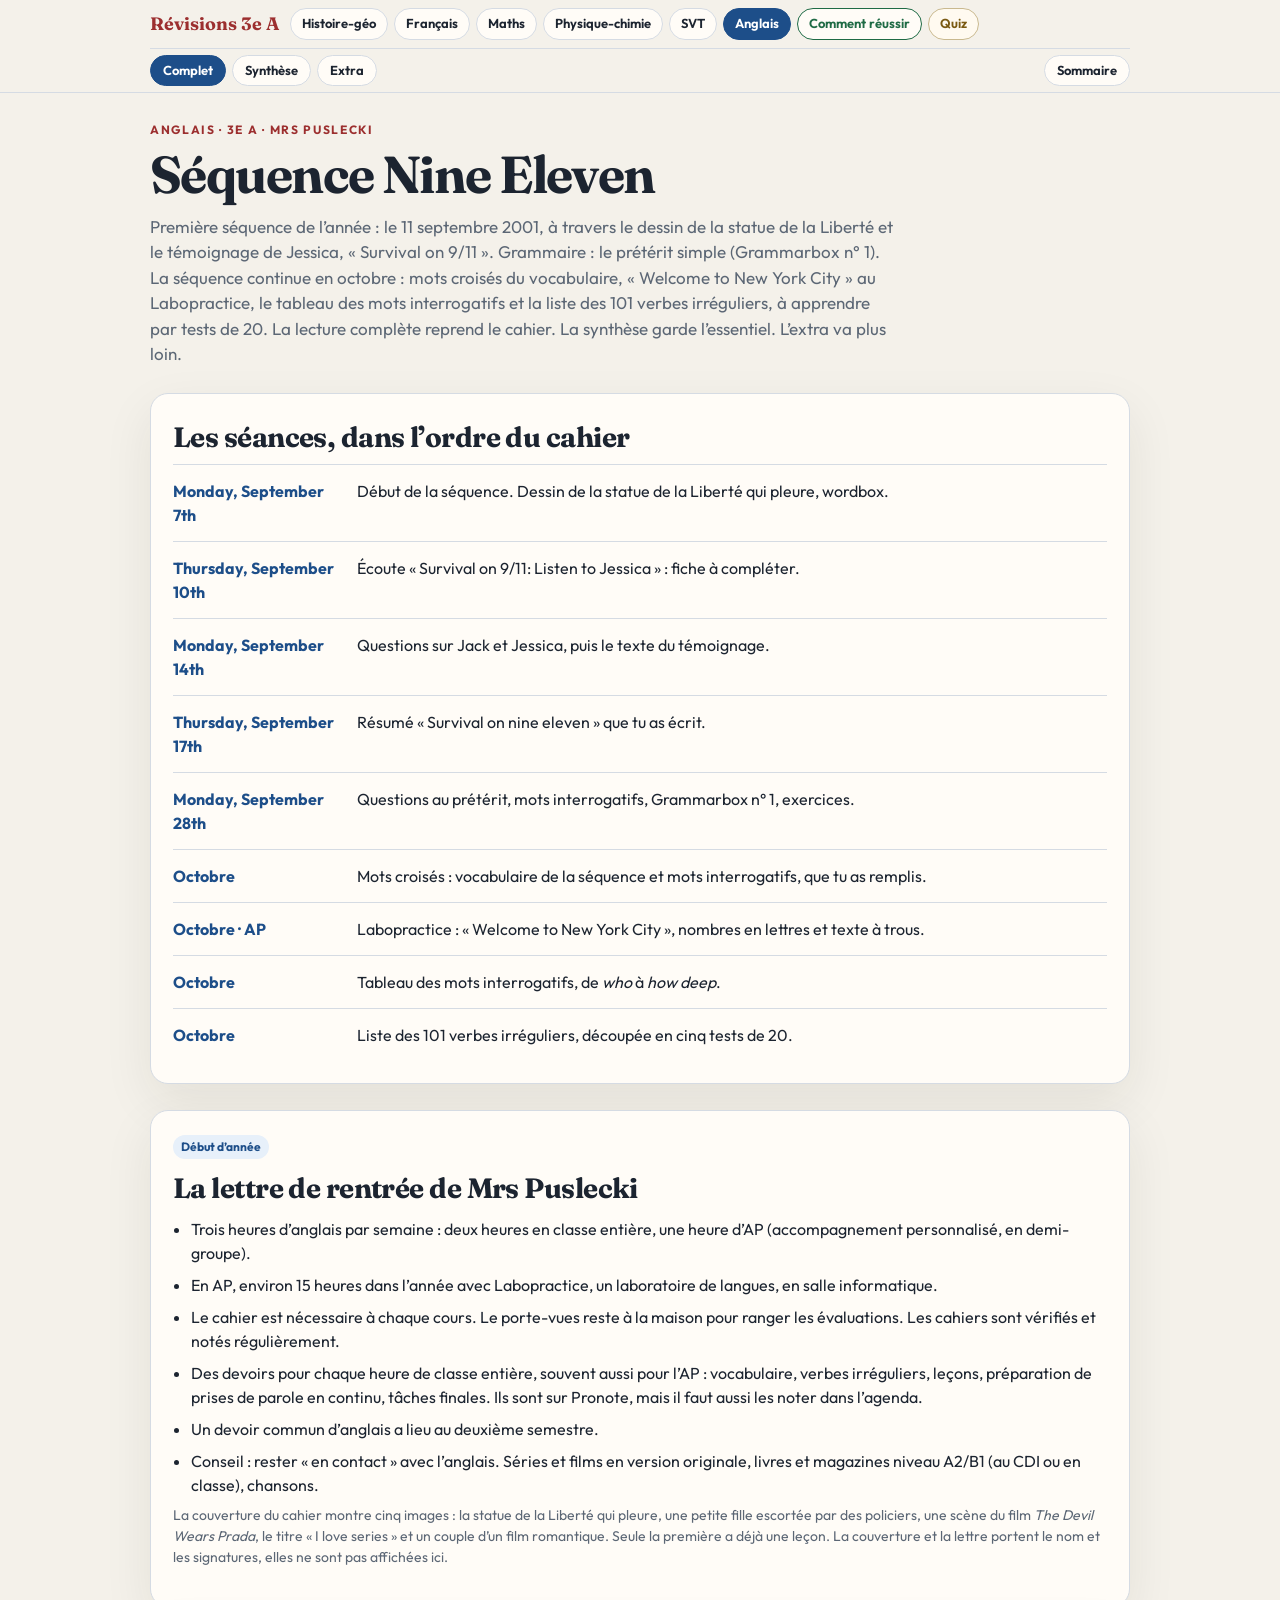
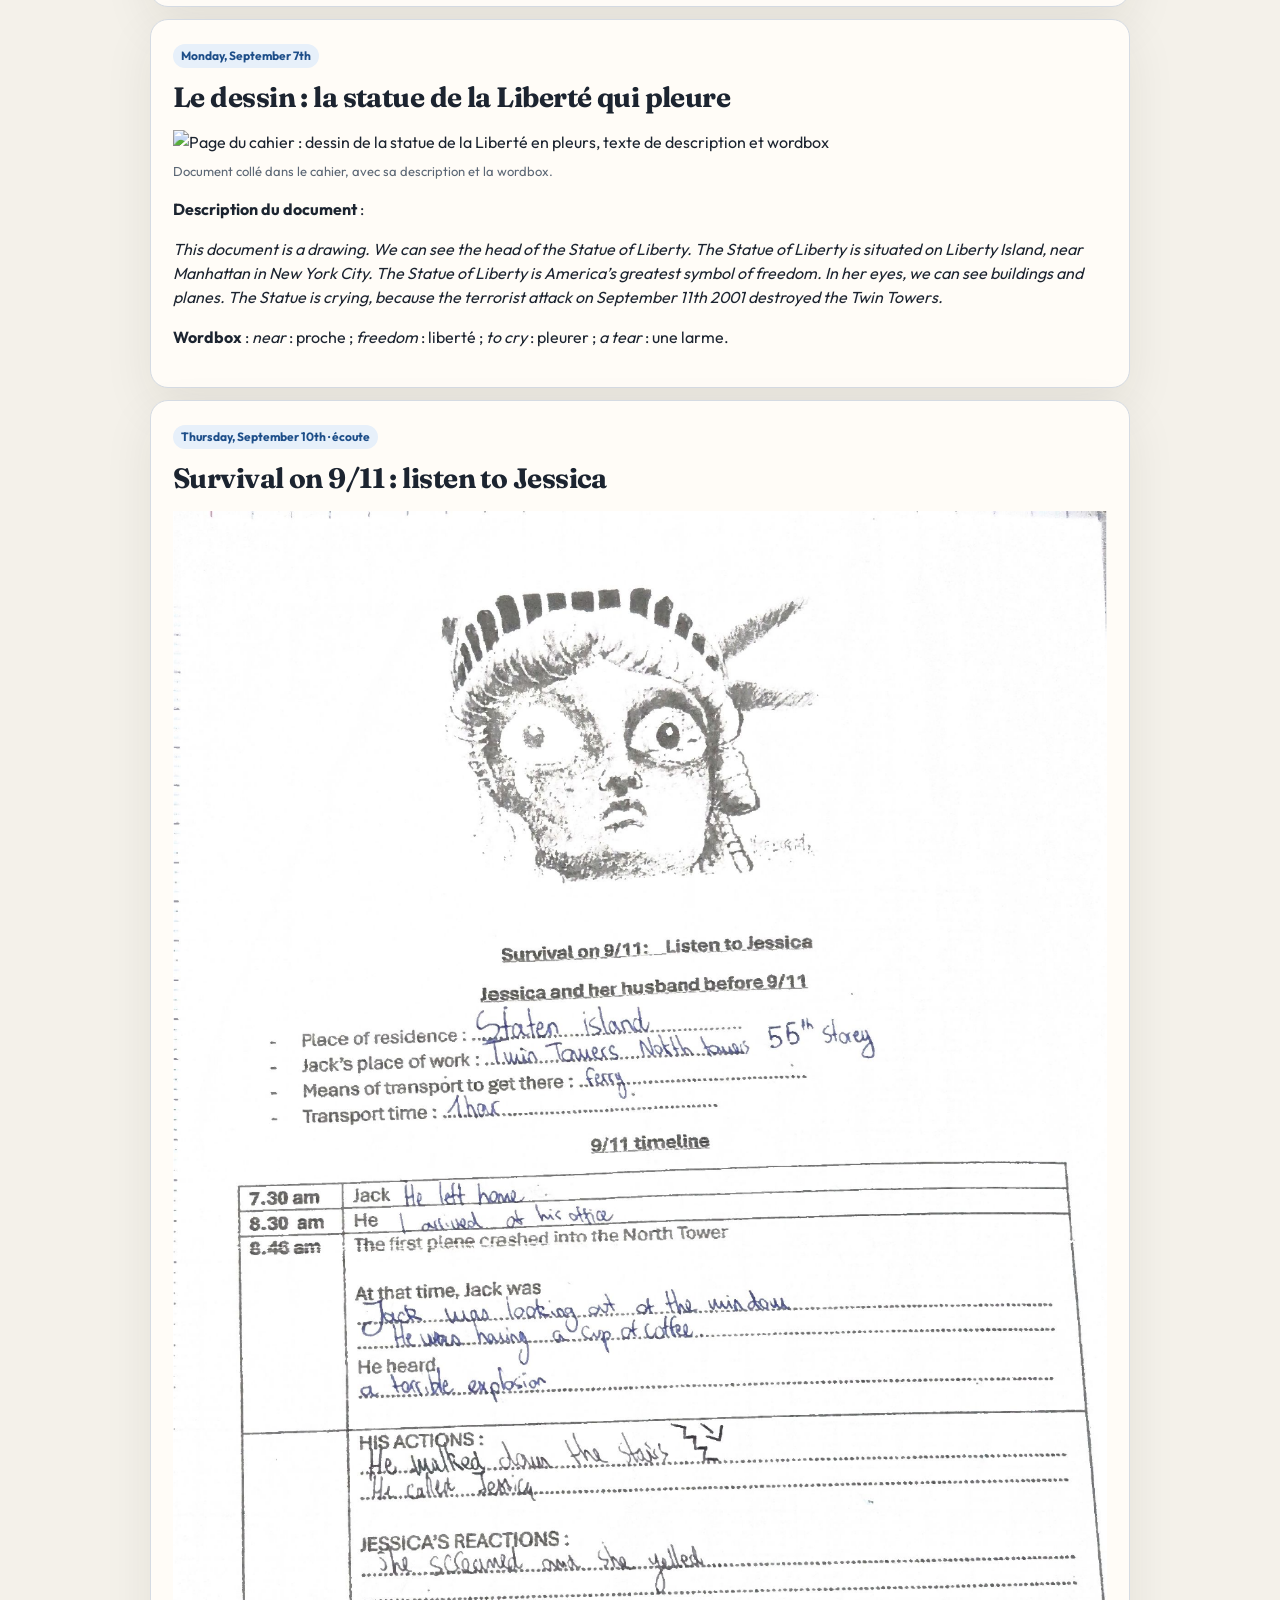
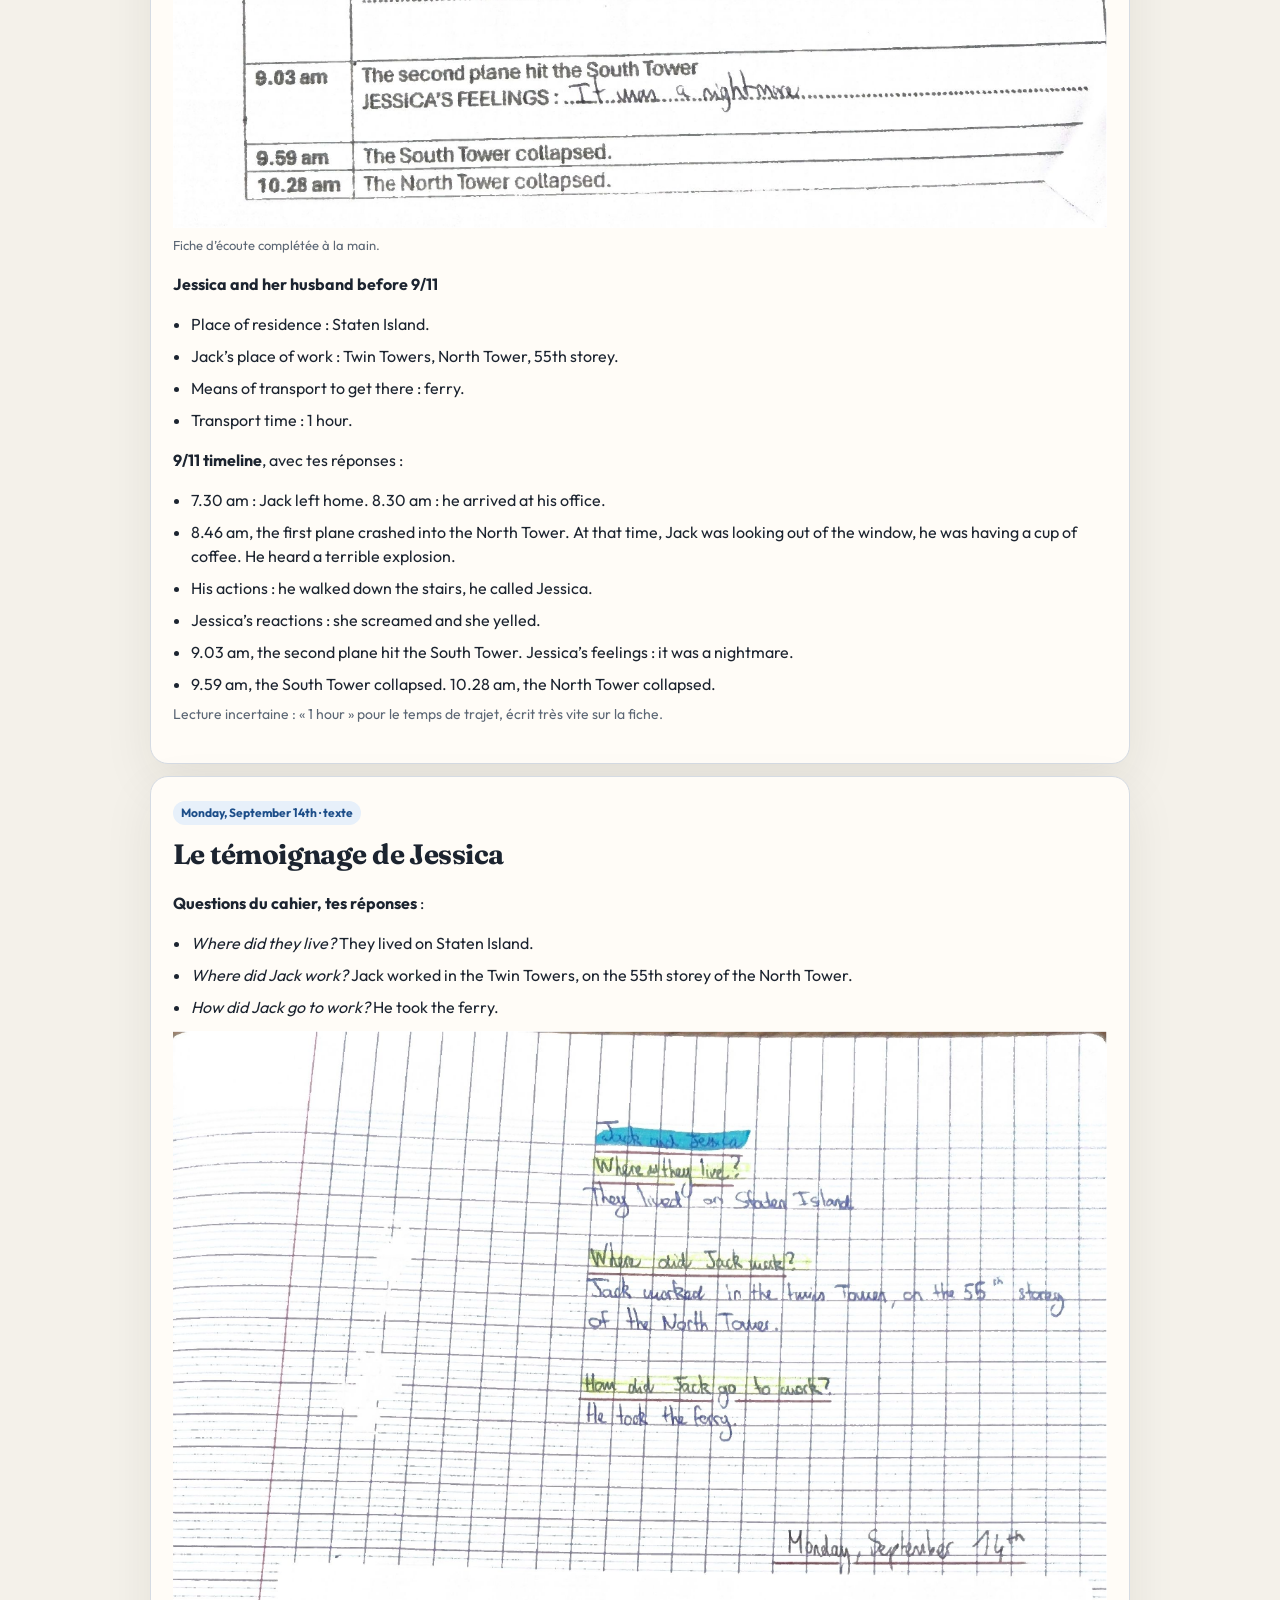
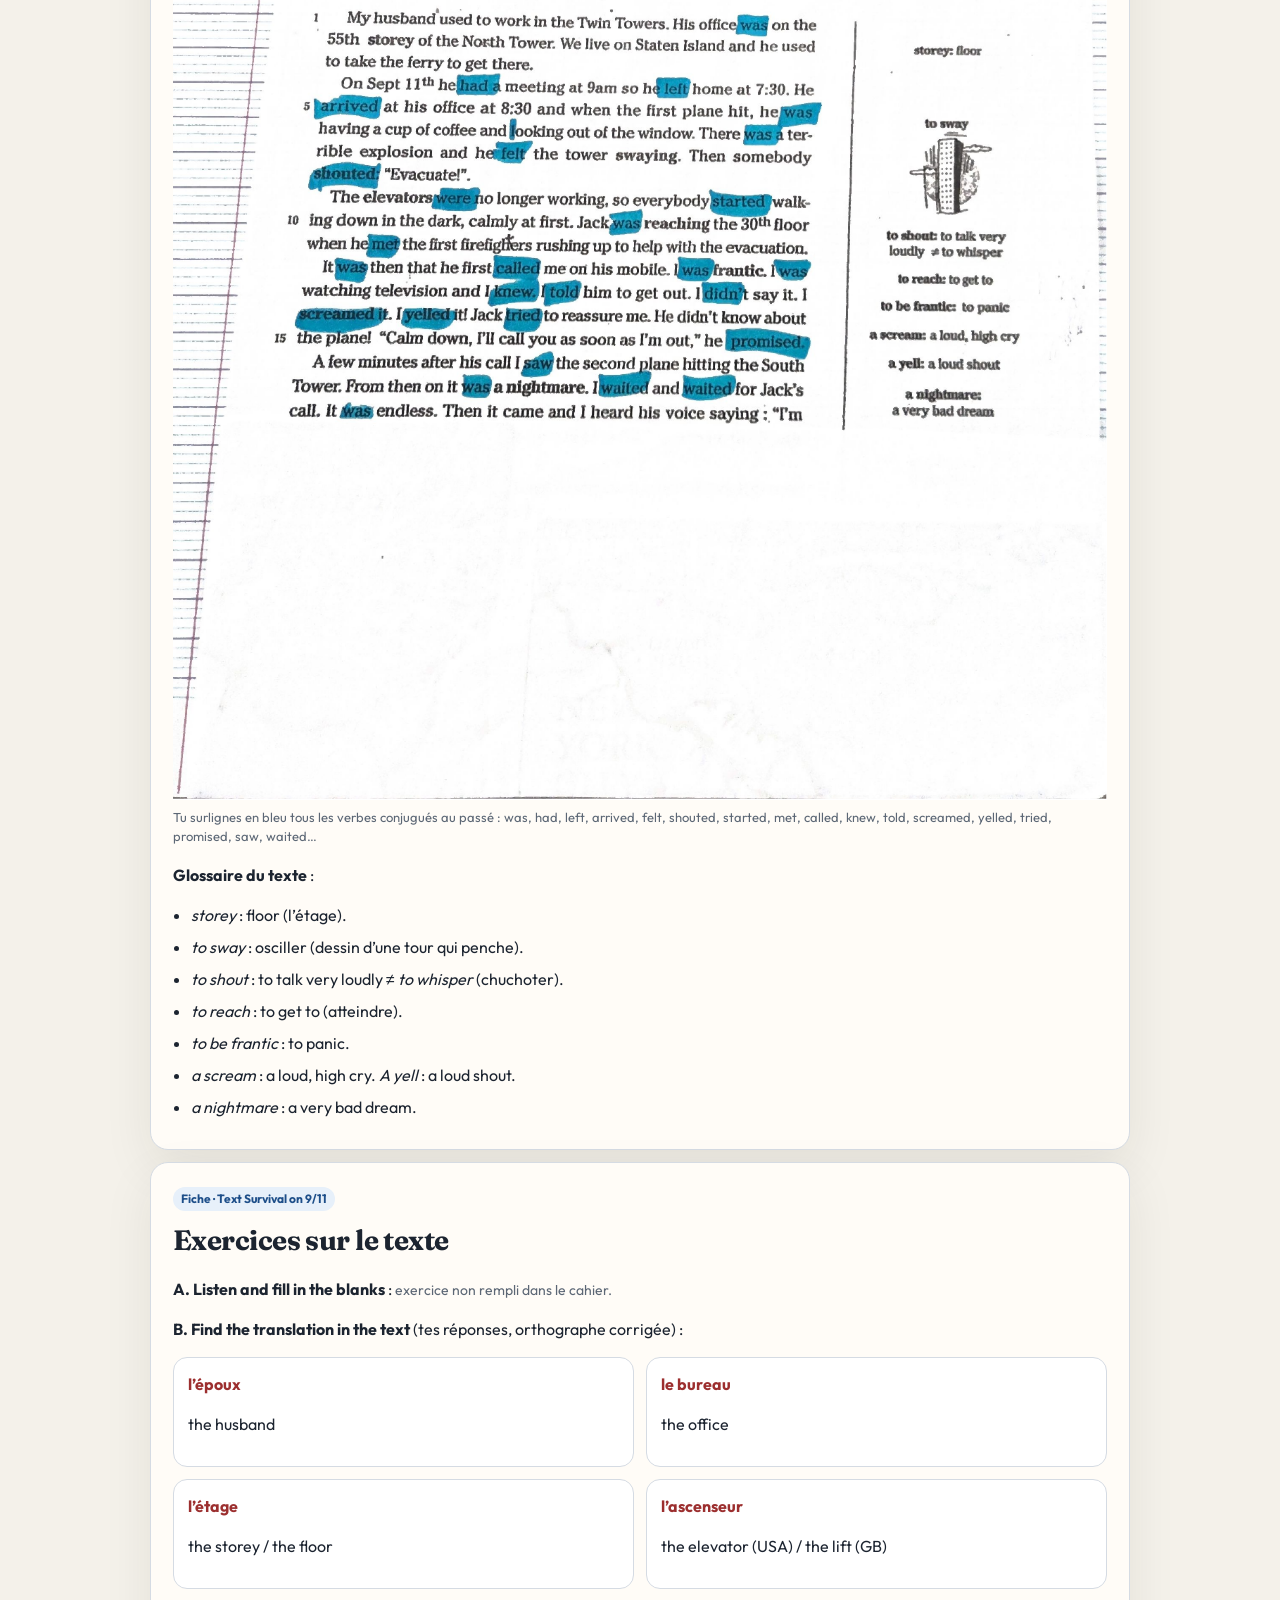
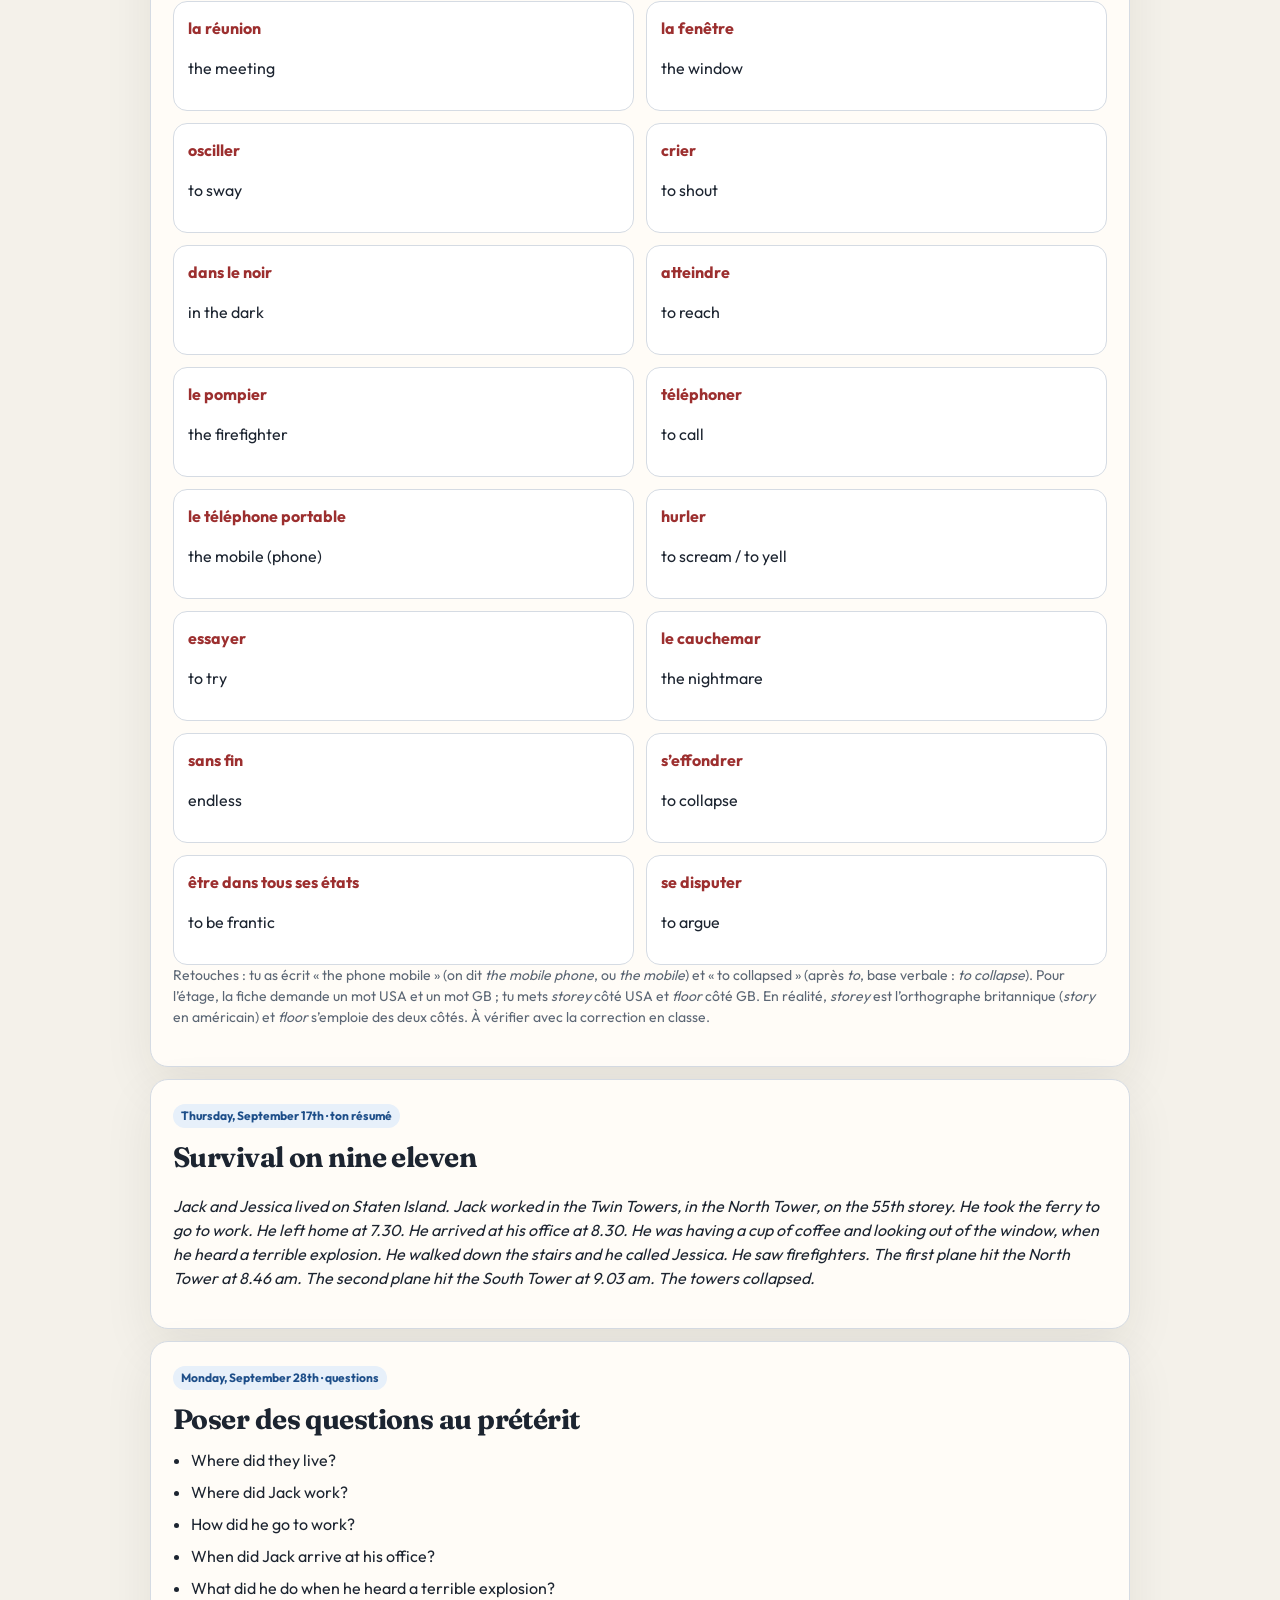
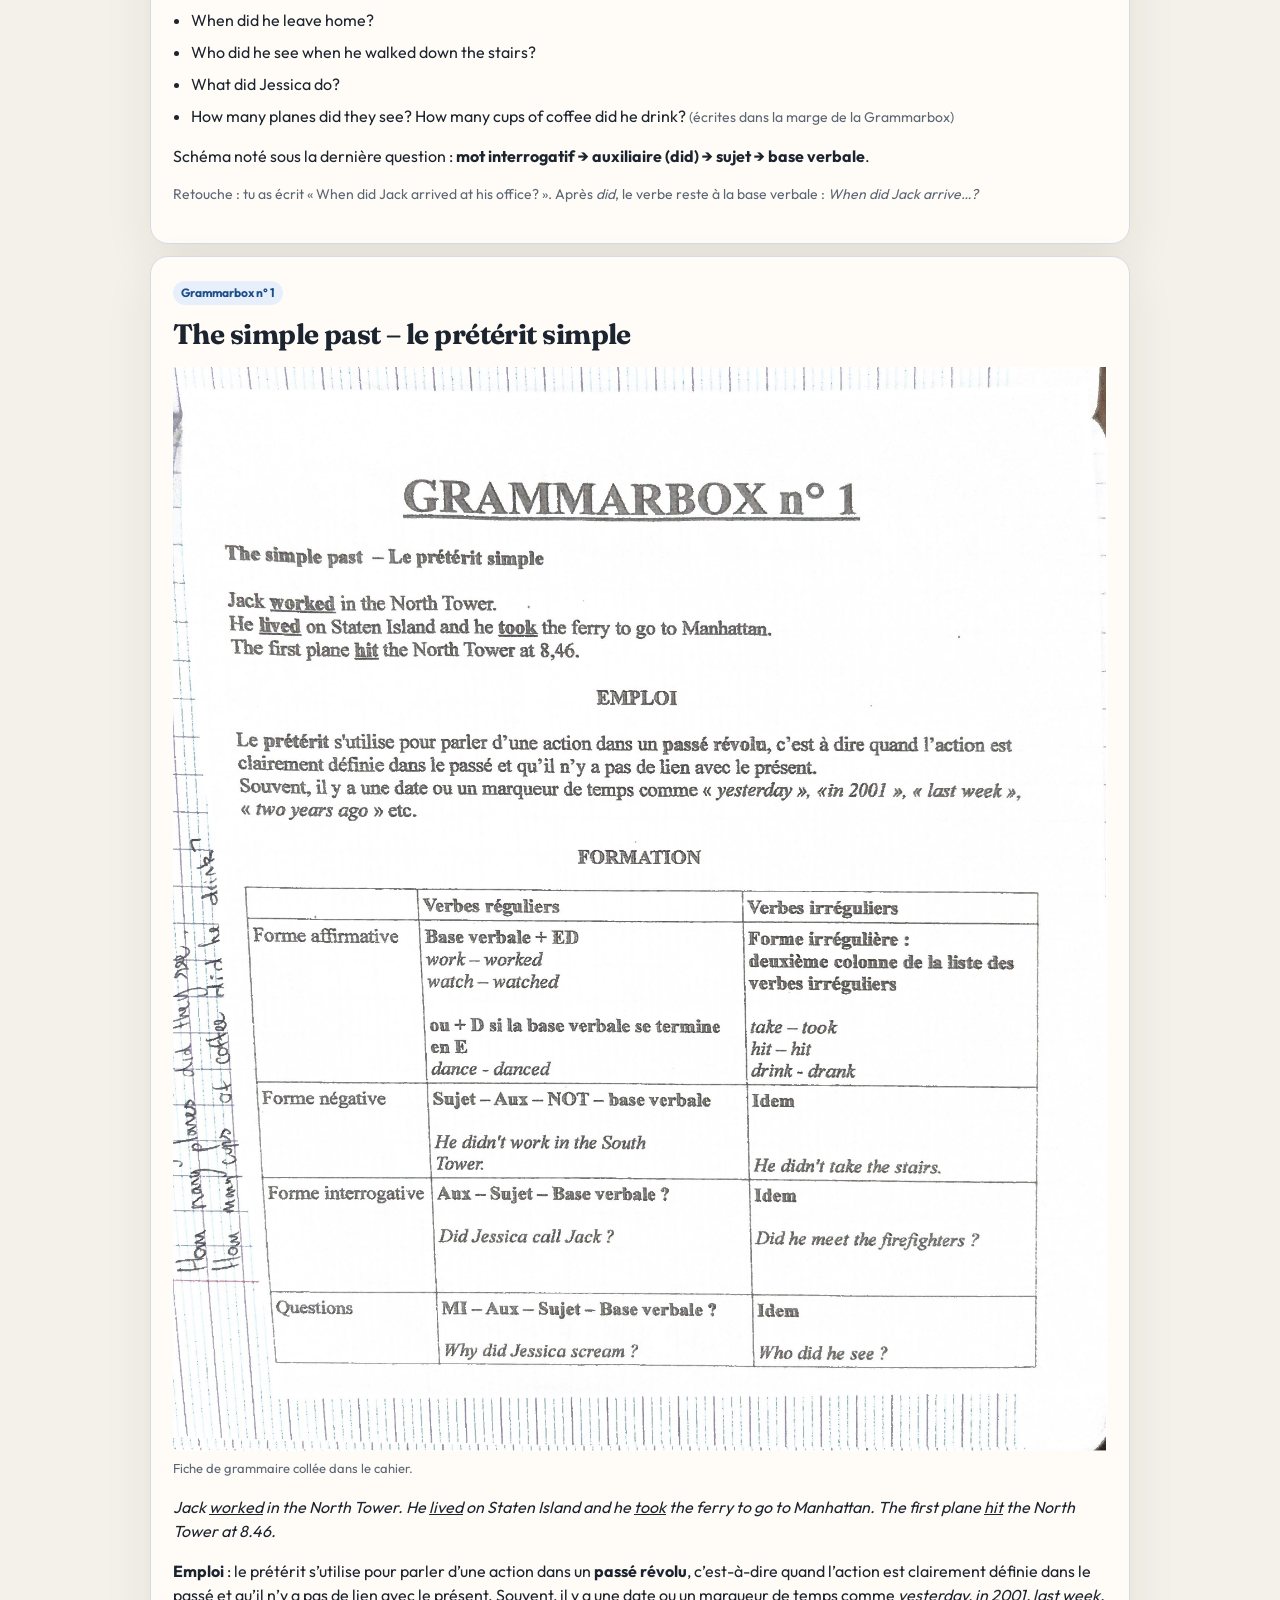
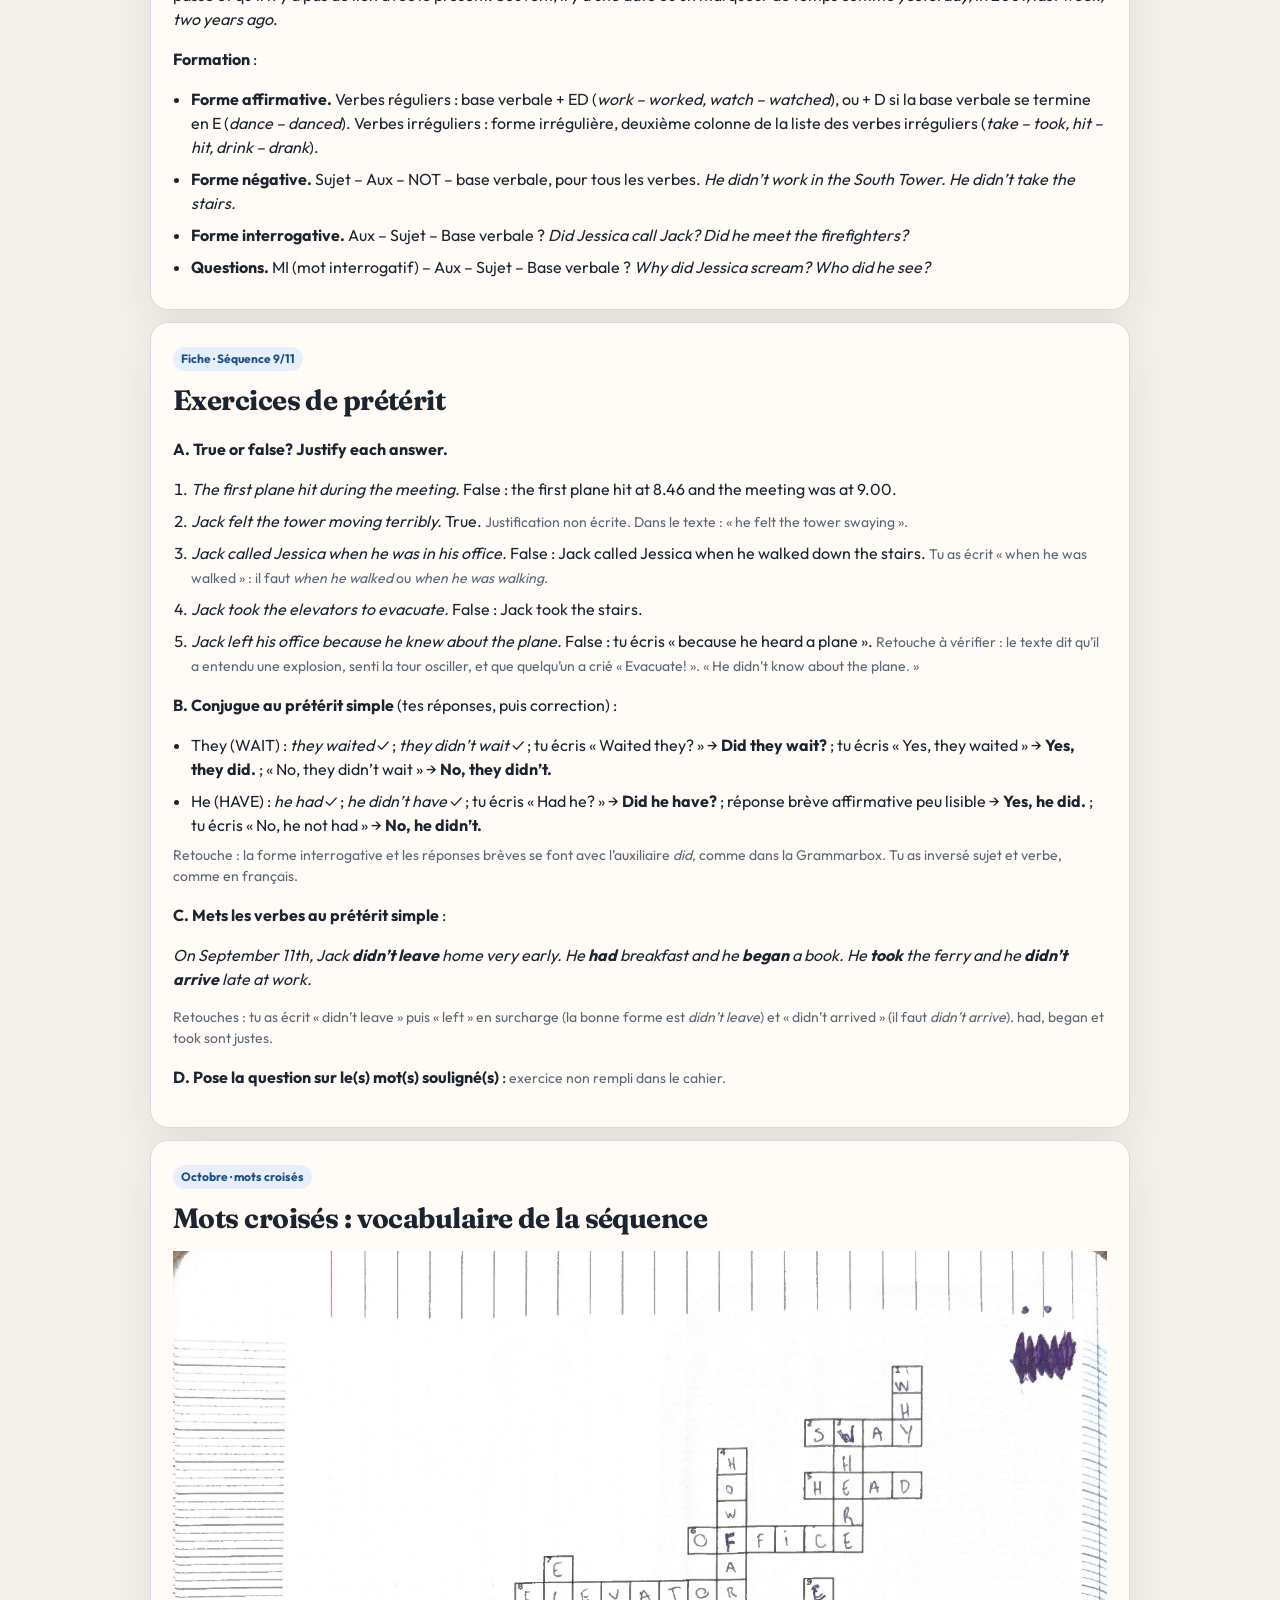
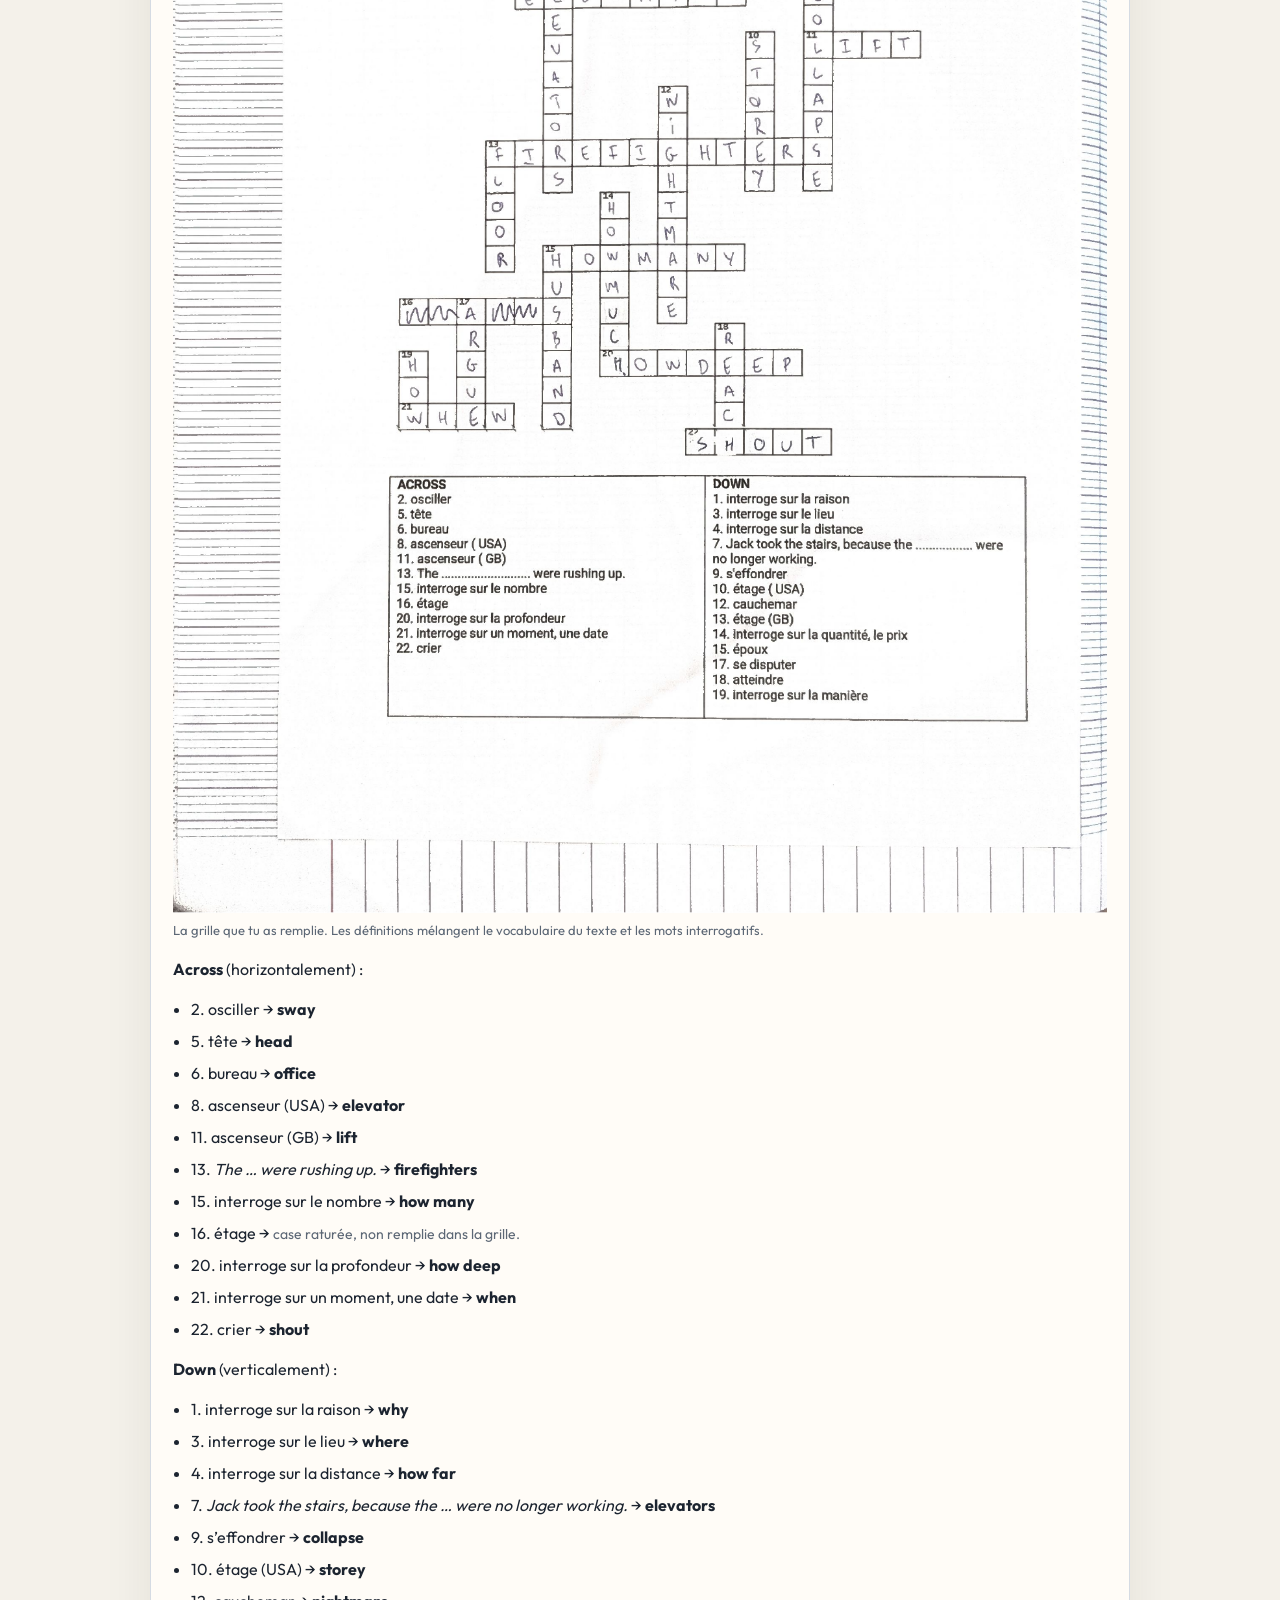
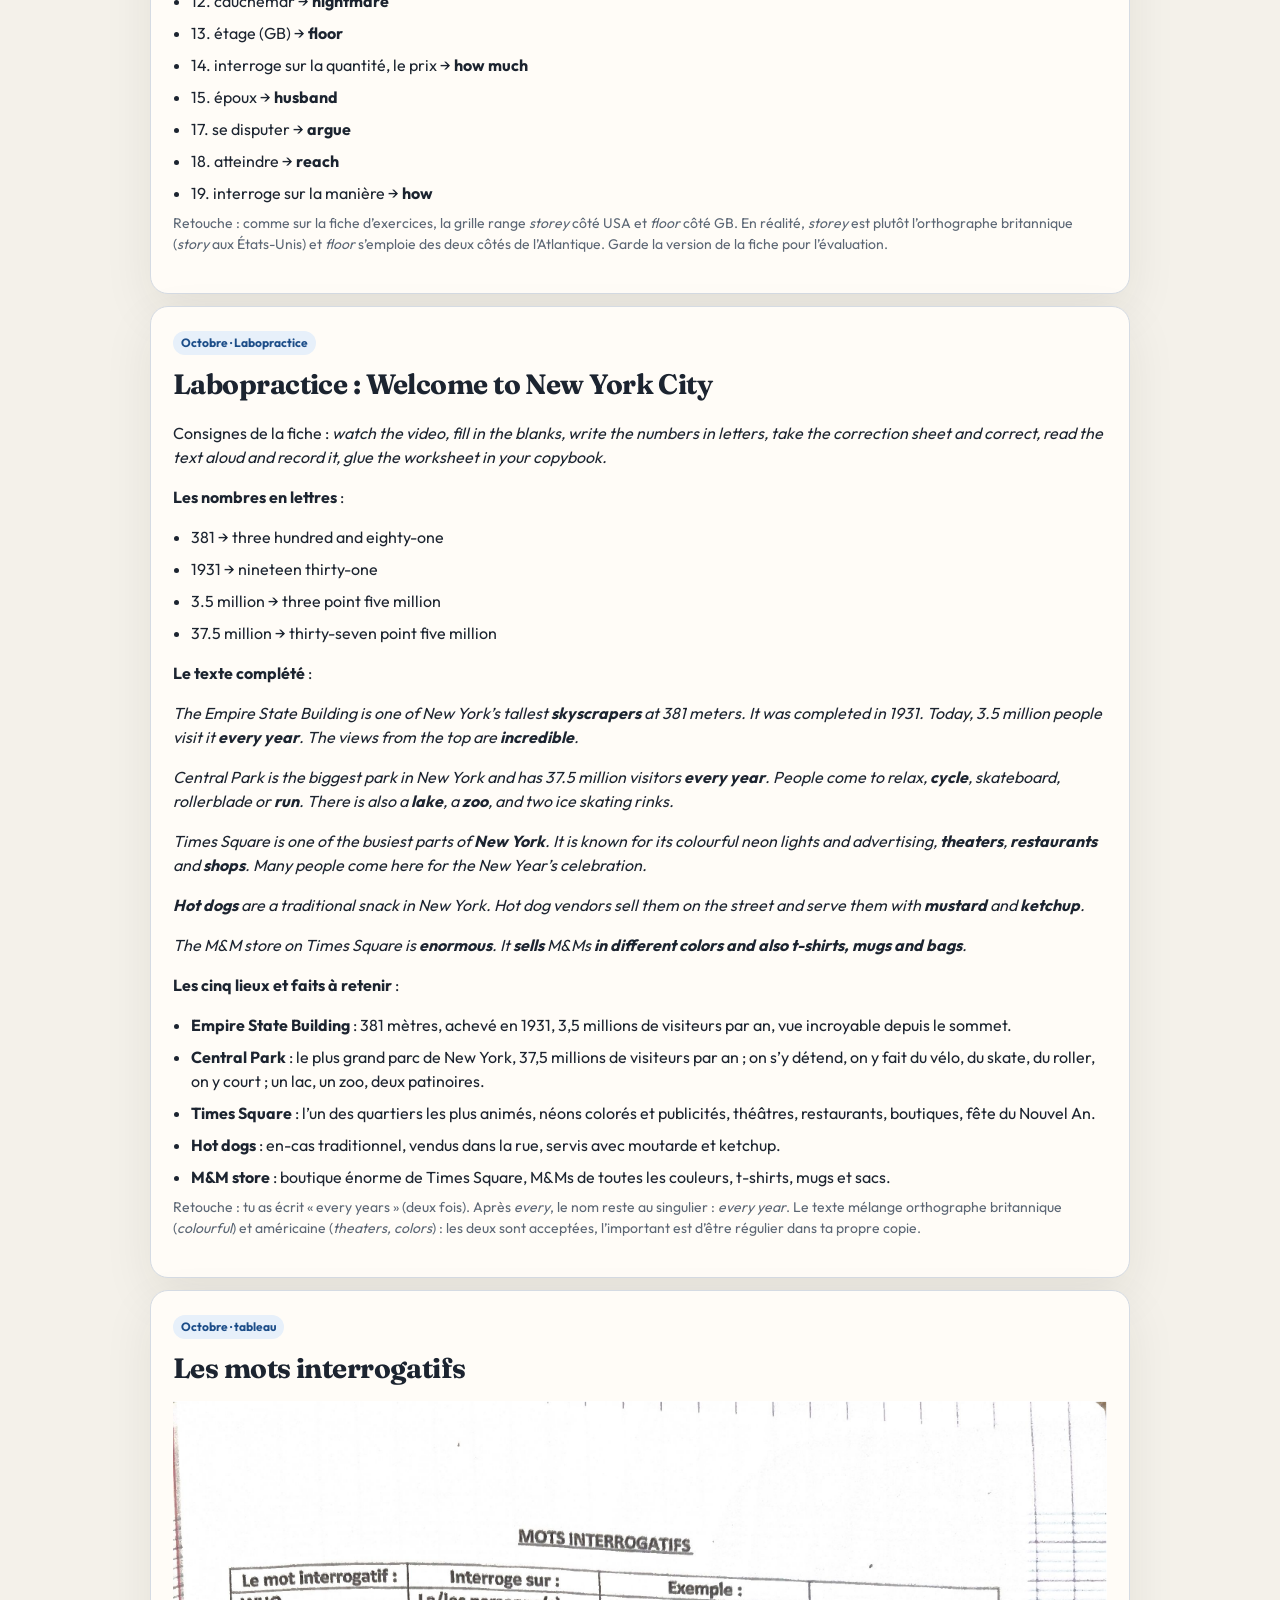
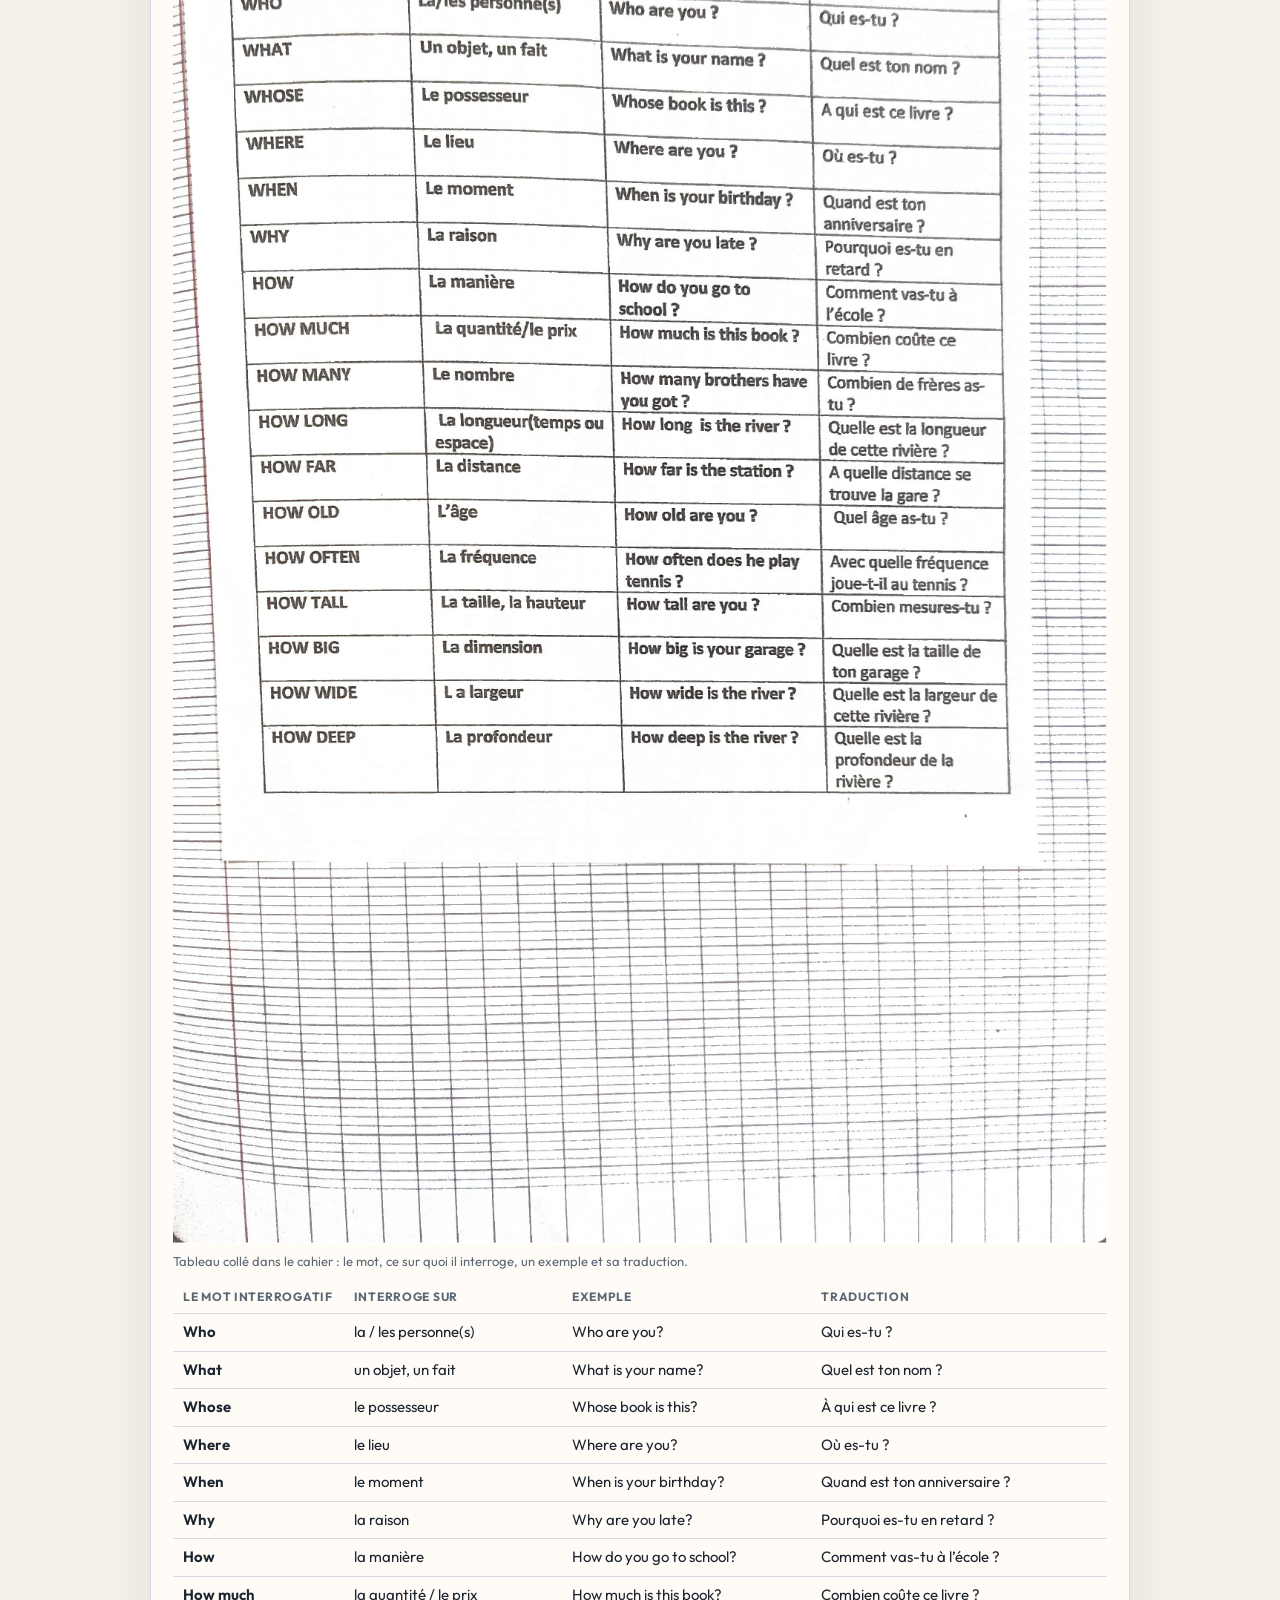
==== commit 136d5fb1: "Import Drive du 19 octobre : 7 scans intégrés (HG Terreur/Allemagne nazie + manuel ch. 2, PC molécul" ====
--- a/anglais/index.html
+++ b/anglais/index.html
@@ -8,7 +8,7 @@
   <link rel="preconnect" href="https://fonts.googleapis.com" />
   <link rel="preconnect" href="https://fonts.gstatic.com" crossorigin />
   <link href="https://fonts.googleapis.com/css2?family=Fraunces:opsz,wght@9..144,560;9..144,680&family=Outfit:wght@400;500;600;700&display=swap" rel="stylesheet" />
-  <link rel="stylesheet" href="../cahier.css?v=18" />
+  <link rel="stylesheet" href="../cahier.css?v=20" />
 </head>
 <body data-vue="complet" data-matiere="anglais">
   <div class="wrap">
@@ -18,6 +18,8 @@
       <p class="lede">
         Première séquence de l’année : le 11 septembre 2001, à travers le dessin de la statue de la Liberté
         et le témoignage de Jessica, « Survival on 9/11 ». Grammaire : le prétérit simple (Grammarbox n° 1).
+        La séquence continue en octobre : mots croisés du vocabulaire, « Welcome to New York City » au Labopractice,
+        le tableau des mots interrogatifs et la liste des 101 verbes irréguliers, à apprendre par tests de 20.
         La lecture complète reprend le cahier. La synthèse garde l’essentiel. L’extra va plus loin.
       </p>
       <div class="toolbar" role="group" aria-label="Version de la lecture">
@@ -36,6 +38,10 @@
           <li><time>Monday, September 14th</time><p>Questions sur Jack et Jessica, puis le texte du témoignage.</p></li>
           <li><time>Thursday, September 17th</time><p>Résumé « Survival on nine eleven » que tu as écrit.</p></li>
           <li><time>Monday, September 28th</time><p>Questions au prétérit, mots interrogatifs, Grammarbox n° 1, exercices.</p></li>
+          <li><time>Octobre</time><p>Mots croisés : vocabulaire de la séquence et mots interrogatifs, que tu as remplis.</p></li>
+          <li><time>Octobre · AP</time><p>Labopractice : « Welcome to New York City », nombres en lettres et texte à trous.</p></li>
+          <li><time>Octobre</time><p>Tableau des mots interrogatifs, de <em>who</em> à <em>how deep</em>.</p></li>
+          <li><time>Octobre</time><p>Liste des 101 verbes irréguliers, découpée en cinq tests de 20.</p></li>
         </ol>
       </article>
     </section>
@@ -85,6 +91,51 @@
             <article class="def"><h3>to be frantic</h3><p>être dans tous ses états, paniquer</p></article>
             <article class="def"><h3>a nightmare</h3><p>un cauchemar</p></article>
           </div>
+        </article>
+      </section>
+
+      <section>
+        <article class="card">
+          <h2>Les mots interrogatifs</h2>
+          <div class="tableau-scroll">
+            <table class="tableau compact">
+              <thead><tr><th>Mot</th><th>Interroge sur</th><th>Exemple</th></tr></thead>
+              <tbody>
+                <tr><td class="mot">Who</td><td>la personne</td><td lang="en">Who are you?</td></tr>
+                <tr><td class="mot">What</td><td>un objet, un fait</td><td lang="en">What is your name?</td></tr>
+                <tr><td class="mot">Whose</td><td>le possesseur</td><td lang="en">Whose book is this?</td></tr>
+                <tr><td class="mot">Where</td><td>le lieu</td><td lang="en">Where are you?</td></tr>
+                <tr><td class="mot">When</td><td>le moment</td><td lang="en">When is your birthday?</td></tr>
+                <tr><td class="mot">Why</td><td>la raison</td><td lang="en">Why are you late?</td></tr>
+                <tr><td class="mot">How</td><td>la manière</td><td lang="en">How do you go to school?</td></tr>
+                <tr><td class="mot">How much</td><td>la quantité, le prix</td><td lang="en">How much is this book?</td></tr>
+                <tr><td class="mot">How many</td><td>le nombre</td><td lang="en">How many brothers have you got?</td></tr>
+                <tr><td class="mot">How long</td><td>la longueur (temps ou espace)</td><td lang="en">How long is the river?</td></tr>
+                <tr><td class="mot">How far</td><td>la distance</td><td lang="en">How far is the station?</td></tr>
+                <tr><td class="mot">How old</td><td>l’âge</td><td lang="en">How old are you?</td></tr>
+                <tr><td class="mot">How often</td><td>la fréquence</td><td lang="en">How often does he play tennis?</td></tr>
+                <tr><td class="mot">How tall</td><td>la taille, la hauteur</td><td lang="en">How tall are you?</td></tr>
+                <tr><td class="mot">How big</td><td>la dimension</td><td lang="en">How big is your garage?</td></tr>
+                <tr><td class="mot">How wide</td><td>la largeur</td><td lang="en">How wide is the river?</td></tr>
+                <tr><td class="mot">How deep</td><td>la profondeur</td><td lang="en">How deep is the river?</td></tr>
+              </tbody>
+            </table>
+          </div>
+          <p class="note">Au prétérit, le mot interrogatif se place devant <em>did</em> : <em>How far did they walk? How many planes did they see?</em></p>
+        </article>
+      </section>
+
+      <section>
+        <article class="card">
+          <h2>Verbes irréguliers : les tests</h2>
+          <ul class="bullets">
+            <li><strong>Test 1</strong> : verbes 1 à 20, de <em>be</em> à <em>cut</em>.</li>
+            <li><strong>Test 2</strong> : verbes 21 à 40, de <em>do</em> à <em>grow</em>.</li>
+            <li><strong>Test 3</strong> : verbes 41 à 60, de <em>hang</em> à <em>meet</em>.</li>
+            <li><strong>Test 4</strong> : verbes 61 à 80, de <em>pay</em> à <em>sing</em>.</li>
+            <li><strong>Test 5</strong> : verbes 81 à 101, de <em>sit</em> à <em>write</em>.</li>
+          </ul>
+          <p class="note">Conseil : apprends par blocs de 20, dans l’ordre de la liste, en récitant à voix haute les trois formes et la traduction (<em>begin, began, begun, commencer</em>). Révise le bloc précédent avant d’attaquer le suivant. La liste complète, avec les traductions, est dans la lecture complète.</p>
         </article>
       </section>
     </div>
@@ -262,6 +313,228 @@
           <p class="note">Retouches : tu as écrit « didn’t leave » puis « left » en surcharge (la bonne forme est <em>didn’t leave</em>) et « didn’t arrived » (il faut <em>didn’t arrive</em>). had, began et took sont justes.</p>
           <p><strong>D. Pose la question sur le(s) mot(s) souligné(s)</strong> : <span class="note">exercice non rempli dans le cahier.</span></p>
         </article>
+
+        <article class="card">
+          <span class="tag">Octobre · mots croisés</span>
+          <h2>Mots croisés : vocabulaire de la séquence</h2>
+          <figure class="figure">
+            <img src="../drive/files/1C0TScy9j5r5i76s8NkSm5wsBDgAwiWQo/pages/page-1.png" alt="Grille de mots croisés remplie à la main : vocabulaire de la séquence 9/11 et mots interrogatifs" />
+            <figcaption>La grille que tu as remplie. Les définitions mélangent le vocabulaire du texte et les mots interrogatifs.</figcaption>
+          </figure>
+          <p><strong>Across</strong> (horizontalement) :</p>
+          <ul class="bullets">
+            <li>2. osciller → <strong>sway</strong></li>
+            <li>5. tête → <strong>head</strong></li>
+            <li>6. bureau → <strong>office</strong></li>
+            <li>8. ascenseur (USA) → <strong>elevator</strong></li>
+            <li>11. ascenseur (GB) → <strong>lift</strong></li>
+            <li>13. <em>The … were rushing up.</em> → <strong>firefighters</strong></li>
+            <li>15. interroge sur le nombre → <strong>how many</strong></li>
+            <li>16. étage → <span class="note">case raturée, non remplie dans la grille.</span></li>
+            <li>20. interroge sur la profondeur → <strong>how deep</strong></li>
+            <li>21. interroge sur un moment, une date → <strong>when</strong></li>
+            <li>22. crier → <strong>shout</strong></li>
+          </ul>
+          <p><strong>Down</strong> (verticalement) :</p>
+          <ul class="bullets">
+            <li>1. interroge sur la raison → <strong>why</strong></li>
+            <li>3. interroge sur le lieu → <strong>where</strong></li>
+            <li>4. interroge sur la distance → <strong>how far</strong></li>
+            <li>7. <em>Jack took the stairs, because the … were no longer working.</em> → <strong>elevators</strong></li>
+            <li>9. s’effondrer → <strong>collapse</strong></li>
+            <li>10. étage (USA) → <strong>storey</strong></li>
+            <li>12. cauchemar → <strong>nightmare</strong></li>
+            <li>13. étage (GB) → <strong>floor</strong></li>
+            <li>14. interroge sur la quantité, le prix → <strong>how much</strong></li>
+            <li>15. époux → <strong>husband</strong></li>
+            <li>17. se disputer → <strong>argue</strong></li>
+            <li>18. atteindre → <strong>reach</strong></li>
+            <li>19. interroge sur la manière → <strong>how</strong></li>
+          </ul>
+          <p class="note">Retouche : comme sur la fiche d’exercices, la grille range <em>storey</em> côté USA et <em>floor</em> côté GB. En réalité, <em>storey</em> est plutôt l’orthographe britannique (<em>story</em> aux États-Unis) et <em>floor</em> s’emploie des deux côtés de l’Atlantique. Garde la version de la fiche pour l’évaluation.</p>
+        </article>
+
+        <article class="card">
+          <span class="tag">Octobre · Labopractice</span>
+          <h2>Labopractice : Welcome to New York City</h2>
+          <p>Consignes de la fiche : <em>watch the video, fill in the blanks, write the numbers in letters, take the correction sheet and correct, read the text aloud and record it, glue the worksheet in your copybook.</em></p>
+          <p><strong>Les nombres en lettres</strong> :</p>
+          <ul class="bullets" lang="en">
+            <li>381 → three hundred and eighty-one</li>
+            <li>1931 → nineteen thirty-one</li>
+            <li>3.5 million → three point five million</li>
+            <li>37.5 million → thirty-seven point five million</li>
+          </ul>
+          <p><strong>Le texte complété</strong> :</p>
+          <p lang="en"><em>The Empire State Building is one of New York’s tallest <strong>skyscrapers</strong> at 381 meters. It was completed in 1931. Today, 3.5 million people visit it <strong>every year</strong>. The views from the top are <strong>incredible</strong>.</em></p>
+          <p lang="en"><em>Central Park is the biggest park in New York and has 37.5 million visitors <strong>every year</strong>. People come to relax, <strong>cycle</strong>, skateboard, rollerblade or <strong>run</strong>. There is also a <strong>lake</strong>, a <strong>zoo</strong>, and two ice skating rinks.</em></p>
+          <p lang="en"><em>Times Square is one of the busiest parts of <strong>New York</strong>. It is known for its colourful neon lights and advertising, <strong>theaters</strong>, <strong>restaurants</strong> and <strong>shops</strong>. Many people come here for the New Year’s celebration.</em></p>
+          <p lang="en"><em><strong>Hot dogs</strong> are a traditional snack in New York. Hot dog vendors sell them on the street and serve them with <strong>mustard</strong> and <strong>ketchup</strong>.</em></p>
+          <p lang="en"><em>The M&amp;M store on Times Square is <strong>enormous</strong>. It <strong>sells</strong> M&amp;Ms <strong>in different colors and also t-shirts, mugs and bags</strong>.</em></p>
+          <p><strong>Les cinq lieux et faits à retenir</strong> :</p>
+          <ul class="bullets">
+            <li><strong>Empire State Building</strong> : 381 mètres, achevé en 1931, 3,5 millions de visiteurs par an, vue incroyable depuis le sommet.</li>
+            <li><strong>Central Park</strong> : le plus grand parc de New York, 37,5 millions de visiteurs par an ; on s’y détend, on y fait du vélo, du skate, du roller, on y court ; un lac, un zoo, deux patinoires.</li>
+            <li><strong>Times Square</strong> : l’un des quartiers les plus animés, néons colorés et publicités, théâtres, restaurants, boutiques, fête du Nouvel An.</li>
+            <li><strong>Hot dogs</strong> : en-cas traditionnel, vendus dans la rue, servis avec moutarde et ketchup.</li>
+            <li><strong>M&amp;M store</strong> : boutique énorme de Times Square, M&amp;Ms de toutes les couleurs, t-shirts, mugs et sacs.</li>
+          </ul>
+          <p class="note">Retouche : tu as écrit « every years » (deux fois). Après <em>every</em>, le nom reste au singulier : <em>every year</em>. Le texte mélange orthographe britannique (<em>colourful</em>) et américaine (<em>theaters, colors</em>) : les deux sont acceptées, l’important est d’être régulier dans ta propre copie.</p>
+        </article>
+
+        <article class="card">
+          <span class="tag">Octobre · tableau</span>
+          <h2>Les mots interrogatifs</h2>
+          <figure class="figure">
+            <img src="../drive/files/1C0TScy9j5r5i76s8NkSm5wsBDgAwiWQo/pages/page-3.png" alt="Tableau des mots interrogatifs collé dans le cahier : mot, ce sur quoi il interroge, exemple et traduction" />
+            <figcaption>Tableau collé dans le cahier : le mot, ce sur quoi il interroge, un exemple et sa traduction.</figcaption>
+          </figure>
+          <div class="tableau-scroll">
+            <table class="tableau">
+              <thead><tr><th>Le mot interrogatif</th><th>Interroge sur</th><th>Exemple</th><th>Traduction</th></tr></thead>
+              <tbody>
+                <tr><td class="mot">Who</td><td>la / les personne(s)</td><td lang="en">Who are you?</td><td>Qui es-tu ?</td></tr>
+                <tr><td class="mot">What</td><td>un objet, un fait</td><td lang="en">What is your name?</td><td>Quel est ton nom ?</td></tr>
+                <tr><td class="mot">Whose</td><td>le possesseur</td><td lang="en">Whose book is this?</td><td>À qui est ce livre ?</td></tr>
+                <tr><td class="mot">Where</td><td>le lieu</td><td lang="en">Where are you?</td><td>Où es-tu ?</td></tr>
+                <tr><td class="mot">When</td><td>le moment</td><td lang="en">When is your birthday?</td><td>Quand est ton anniversaire ?</td></tr>
+                <tr><td class="mot">Why</td><td>la raison</td><td lang="en">Why are you late?</td><td>Pourquoi es-tu en retard ?</td></tr>
+                <tr><td class="mot">How</td><td>la manière</td><td lang="en">How do you go to school?</td><td>Comment vas-tu à l’école ?</td></tr>
+                <tr><td class="mot">How much</td><td>la quantité / le prix</td><td lang="en">How much is this book?</td><td>Combien coûte ce livre ?</td></tr>
+                <tr><td class="mot">How many</td><td>le nombre</td><td lang="en">How many brothers have you got?</td><td>Combien de frères as-tu ?</td></tr>
+                <tr><td class="mot">How long</td><td>la longueur (temps ou espace)</td><td lang="en">How long is the river?</td><td>Quelle est la longueur de cette rivière ?</td></tr>
+                <tr><td class="mot">How far</td><td>la distance</td><td lang="en">How far is the station?</td><td>À quelle distance se trouve la gare ?</td></tr>
+                <tr><td class="mot">How old</td><td>l’âge</td><td lang="en">How old are you?</td><td>Quel âge as-tu ?</td></tr>
+                <tr><td class="mot">How often</td><td>la fréquence</td><td lang="en">How often does he play tennis?</td><td>Avec quelle fréquence joue-t-il au tennis ?</td></tr>
+                <tr><td class="mot">How tall</td><td>la taille, la hauteur</td><td lang="en">How tall are you?</td><td>Combien mesures-tu ?</td></tr>
+                <tr><td class="mot">How big</td><td>la dimension</td><td lang="en">How big is your garage?</td><td>Quelle est la taille de ton garage ?</td></tr>
+                <tr><td class="mot">How wide</td><td>la largeur</td><td lang="en">How wide is the river?</td><td>Quelle est la largeur de cette rivière ?</td></tr>
+                <tr><td class="mot">How deep</td><td>la profondeur</td><td lang="en">How deep is the river?</td><td>Quelle est la profondeur de la rivière ?</td></tr>
+              </tbody>
+            </table>
+          </div>
+          <p class="note">Repère : <em>how</em> + adjectif pose une question de mesure (<em>how old, how tall, how far…</em>). <em>How much</em> va avec ce qui ne se compte pas et avec le prix ; <em>how many</em> va avec ce qui se compte.</p>
+        </article>
+
+        <article class="card">
+          <span class="tag">Octobre · fiche</span>
+          <h2>Verbes irréguliers 1 à 101</h2>
+          <p>La fiche collée dans le cahier donne, pour chaque verbe, la phonétique (non recopiée ici), le prétérit, le participe passé et la traduction. Les numéros 20, 40, 60, 80 et 101 sont entourés : ce sont les fins de tests.</p>
+          <div class="tableau-scroll">
+            <table class="tableau">
+              <thead><tr><th>N°</th><th>Infinitif</th><th>Prétérit</th><th>Participe passé</th><th>Traduction</th></tr></thead>
+              <tbody>
+                <tr class="bloc"><th colspan="5">Test 1 · verbes 1 à 20</th></tr>
+                <tr><td class="num">1</td><td class="mot">be</td><td>was, were</td><td>been</td><td>être</td></tr>
+                <tr><td class="num">2</td><td class="mot">beat</td><td>beat</td><td>beaten</td><td>battre</td></tr>
+                <tr><td class="num">3</td><td class="mot">become</td><td>became</td><td>become</td><td>devenir</td></tr>
+                <tr><td class="num">4</td><td class="mot">begin</td><td>began</td><td>begun</td><td>commencer</td></tr>
+                <tr><td class="num">5</td><td class="mot">bet</td><td>bet</td><td>bet</td><td>parier</td></tr>
+                <tr><td class="num">6</td><td class="mot">bind</td><td>bound</td><td>bound</td><td>relier (un livre)</td></tr>
+                <tr><td class="num">7</td><td class="mot">bite</td><td>bit</td><td>bitten</td><td>mordre</td></tr>
+                <tr><td class="num">8</td><td class="mot">bleed</td><td>bled</td><td>bled</td><td>saigner</td></tr>
+                <tr><td class="num">9</td><td class="mot">blow (blow one’s nose)</td><td>blew</td><td>blown</td><td>souffler (se moucher)</td></tr>
+                <tr><td class="num">10</td><td class="mot">break</td><td>broke</td><td>broken</td><td>casser</td></tr>
+                <tr><td class="num">11</td><td class="mot">bring</td><td>brought</td><td>brought</td><td>apporter</td></tr>
+                <tr><td class="num">12</td><td class="mot">build</td><td>built</td><td>built</td><td>construire</td></tr>
+                <tr><td class="num">13</td><td class="mot">burn</td><td>burnt</td><td>burnt</td><td>brûler</td></tr>
+                <tr><td class="num">14</td><td class="mot">burst</td><td>burst</td><td>burst</td><td>éclater</td></tr>
+                <tr><td class="num">15</td><td class="mot">buy</td><td>bought</td><td>bought</td><td>acheter</td></tr>
+                <tr><td class="num">16</td><td class="mot">catch</td><td>caught</td><td>caught</td><td>attraper</td></tr>
+                <tr><td class="num">17</td><td class="mot">choose</td><td>chose</td><td>chosen</td><td>choisir</td></tr>
+                <tr><td class="num">18</td><td class="mot">come</td><td>came</td><td>come</td><td>venir</td></tr>
+                <tr><td class="num">19</td><td class="mot">cost</td><td>cost</td><td>cost</td><td>coûter</td></tr>
+                <tr><td class="num">20</td><td class="mot">cut</td><td>cut</td><td>cut</td><td>couper</td></tr>
+                <tr class="bloc"><th colspan="5">Test 2 · verbes 21 à 40</th></tr>
+                <tr><td class="num">21</td><td class="mot">do</td><td>did</td><td>done</td><td>faire</td></tr>
+                <tr><td class="num">22</td><td class="mot">draw</td><td>drew</td><td>drawn</td><td>dessiner</td></tr>
+                <tr><td class="num">23</td><td class="mot">dream</td><td>dreamt</td><td>dreamt</td><td>rêver</td></tr>
+                <tr><td class="num">24</td><td class="mot">drink</td><td>drank</td><td>drunk</td><td>boire</td></tr>
+                <tr><td class="num">25</td><td class="mot">drive</td><td>drove</td><td>driven</td><td>conduire</td></tr>
+                <tr><td class="num">26</td><td class="mot">eat</td><td>ate</td><td>eaten</td><td>manger</td></tr>
+                <tr><td class="num">27</td><td class="mot">fall</td><td>fell</td><td>fallen</td><td>tomber</td></tr>
+                <tr><td class="num">28</td><td class="mot">feed</td><td>fed</td><td>fed</td><td>nourrir</td></tr>
+                <tr><td class="num">29</td><td class="mot">feel</td><td>felt</td><td>felt</td><td>se sentir, ressentir</td></tr>
+                <tr><td class="num">30</td><td class="mot">fight</td><td>fought</td><td>fought</td><td>se battre</td></tr>
+                <tr><td class="num">31</td><td class="mot">find</td><td>found</td><td>found</td><td>trouver</td></tr>
+                <tr><td class="num">32</td><td class="mot">fly</td><td>flew</td><td>flown</td><td>voler (dans les airs)</td></tr>
+                <tr><td class="num">33</td><td class="mot">forbid</td><td>forbade</td><td>forbidden</td><td>interdire</td></tr>
+                <tr><td class="num">34</td><td class="mot">forget</td><td>forgot</td><td>forgotten</td><td>oublier</td></tr>
+                <tr><td class="num">35</td><td class="mot">forgive</td><td>forgave</td><td>forgiven</td><td>pardonner</td></tr>
+                <tr><td class="num">36</td><td class="mot">freeze</td><td>froze</td><td>frozen</td><td>geler, se figer</td></tr>
+                <tr><td class="num">37</td><td class="mot">get (get into)</td><td>got</td><td>got</td><td>obtenir (monter dans)</td></tr>
+                <tr><td class="num">38</td><td class="mot">give</td><td>gave</td><td>given</td><td>donner</td></tr>
+                <tr><td class="num">39</td><td class="mot">go</td><td>went</td><td>gone</td><td>aller</td></tr>
+                <tr><td class="num">40</td><td class="mot">grow</td><td>grew</td><td>grown</td><td>grandir, pousser (plante)</td></tr>
+                <tr class="bloc"><th colspan="5">Test 3 · verbes 41 à 60</th></tr>
+                <tr><td class="num">41</td><td class="mot">hang (hang out)</td><td>hung</td><td>hung</td><td>pendre, suspendre (traîner)</td></tr>
+                <tr><td class="num">42</td><td class="mot">have</td><td>had</td><td>had</td><td>avoir</td></tr>
+                <tr><td class="num">43</td><td class="mot">hear</td><td>heard</td><td>heard</td><td>entendre</td></tr>
+                <tr><td class="num">44</td><td class="mot">hide</td><td>hid</td><td>hidden</td><td>cacher, se cacher</td></tr>
+                <tr><td class="num">45</td><td class="mot">hit</td><td>hit</td><td>hit</td><td>frapper</td></tr>
+                <tr><td class="num">46</td><td class="mot">hold</td><td>held</td><td>held</td><td>tenir</td></tr>
+                <tr><td class="num">47</td><td class="mot">hurt</td><td>hurt</td><td>hurt</td><td>blesser, faire mal, avoir mal</td></tr>
+                <tr><td class="num">48</td><td class="mot">keep (keep on)</td><td>kept</td><td>kept</td><td>garder (continuer)</td></tr>
+                <tr><td class="num">49</td><td class="mot">know</td><td>knew</td><td>known</td><td>savoir, connaître</td></tr>
+                <tr><td class="num">50</td><td class="mot">lay (lay the table)</td><td>laid</td><td>laid</td><td>poser, mettre la table</td></tr>
+                <tr><td class="num">51</td><td class="mot">learn</td><td>learnt</td><td>learnt</td><td>apprendre</td></tr>
+                <tr><td class="num">52</td><td class="mot">leave</td><td>left</td><td>left</td><td>quitter, partir, laisser</td></tr>
+                <tr><td class="num">53</td><td class="mot">lend</td><td>lent</td><td>lent</td><td>prêter</td></tr>
+                <tr><td class="num">54</td><td class="mot">let ; let down</td><td>let</td><td>let</td><td>permettre ; laisser (laisser tomber)</td></tr>
+                <tr><td class="num">55</td><td class="mot">lie</td><td>lay</td><td>lain</td><td>s’allonger</td></tr>
+                <tr><td class="num">56</td><td class="mot">light</td><td>lit</td><td>lit</td><td>allumer, éclairer</td></tr>
+                <tr><td class="num">57</td><td class="mot">lose</td><td>lost</td><td>lost</td><td>perdre</td></tr>
+                <tr><td class="num">58</td><td class="mot">make</td><td>made</td><td>made</td><td>faire, fabriquer</td></tr>
+                <tr><td class="num">59</td><td class="mot">mean</td><td>meant</td><td>meant</td><td>vouloir dire, signifier</td></tr>
+                <tr><td class="num">60</td><td class="mot">meet</td><td>met</td><td>met</td><td>rencontrer</td></tr>
+                <tr class="bloc"><th colspan="5">Test 4 · verbes 61 à 80</th></tr>
+                <tr><td class="num">61</td><td class="mot">pay</td><td>paid</td><td>paid</td><td>payer</td></tr>
+                <tr><td class="num">62</td><td class="mot">put</td><td>put</td><td>put</td><td>mettre</td></tr>
+                <tr><td class="num">63</td><td class="mot">read</td><td>read</td><td>read</td><td>lire</td></tr>
+                <tr><td class="num">64</td><td class="mot">rent</td><td>rent</td><td>rent</td><td>louer</td></tr>
+                <tr><td class="num">65</td><td class="mot">ride</td><td>rode</td><td>ridden</td><td>aller à bicyclette, à cheval</td></tr>
+                <tr><td class="num">66</td><td class="mot">ring</td><td>rang</td><td>rung</td><td>sonner, téléphoner</td></tr>
+                <tr><td class="num">67</td><td class="mot">rise</td><td>rose</td><td>risen</td><td>monter, s’élever</td></tr>
+                <tr><td class="num">68</td><td class="mot">run</td><td>ran</td><td>run</td><td>courir</td></tr>
+                <tr><td class="num">69</td><td class="mot">say</td><td>said</td><td>said</td><td>dire</td></tr>
+                <tr><td class="num">70</td><td class="mot">see</td><td>saw</td><td>seen</td><td>voir</td></tr>
+                <tr><td class="num">71</td><td class="mot">seek</td><td>sought</td><td>sought</td><td>chercher</td></tr>
+                <tr><td class="num">72</td><td class="mot">sell</td><td>sold</td><td>sold</td><td>vendre</td></tr>
+                <tr><td class="num">73</td><td class="mot">send</td><td>sent</td><td>sent</td><td>envoyer</td></tr>
+                <tr><td class="num">74</td><td class="mot">set</td><td>set</td><td>set</td><td>mettre, poser, placer</td></tr>
+                <tr><td class="num">75</td><td class="mot">shake</td><td>shook</td><td>shaken</td><td>trembler</td></tr>
+                <tr><td class="num">76</td><td class="mot">shine</td><td>shone</td><td>shone</td><td>briller</td></tr>
+                <tr><td class="num">77</td><td class="mot">shoot</td><td>shot</td><td>shot</td><td>tirer, marquer, tourner (film)</td></tr>
+                <tr><td class="num">78</td><td class="mot">show (show off)</td><td>showed</td><td>shown</td><td>montrer (se vanter)</td></tr>
+                <tr><td class="num">79</td><td class="mot">shut</td><td>shut</td><td>shut</td><td>fermer</td></tr>
+                <tr><td class="num">80</td><td class="mot">sing</td><td>sang</td><td>sung</td><td>chanter</td></tr>
+                <tr class="bloc"><th colspan="5">Test 5 · verbes 81 à 101</th></tr>
+                <tr><td class="num">81</td><td class="mot">sit (down)</td><td>sat</td><td>sat</td><td>s’asseoir</td></tr>
+                <tr><td class="num">82</td><td class="mot">sleep</td><td>slept</td><td>slept</td><td>dormir</td></tr>
+                <tr><td class="num">83</td><td class="mot">smell</td><td>smelt</td><td>smelt</td><td>sentir (odorat)</td></tr>
+                <tr><td class="num">84</td><td class="mot">speak</td><td>spoke</td><td>spoken</td><td>parler</td></tr>
+                <tr><td class="num">85</td><td class="mot">spend</td><td>spent</td><td>spent</td><td>dépenser (de l’argent), passer (du temps)</td></tr>
+                <tr><td class="num">86</td><td class="mot">stand</td><td>stood</td><td>stood</td><td>se tenir debout</td></tr>
+                <tr><td class="num">87</td><td class="mot">steal</td><td>stole</td><td>stolen</td><td>voler, dérober</td></tr>
+                <tr><td class="num">88</td><td class="mot">strike ; strike a deal</td><td>struck</td><td>struck</td><td>frapper, donner un coup ; passer un accord</td></tr>
+                <tr><td class="num">89</td><td class="mot">swim</td><td>swam</td><td>swum</td><td>nager</td></tr>
+                <tr><td class="num">90</td><td class="mot">take</td><td>took</td><td>taken</td><td>prendre</td></tr>
+                <tr><td class="num">91</td><td class="mot">teach</td><td>taught</td><td>taught</td><td>enseigner, apprendre</td></tr>
+                <tr><td class="num">92</td><td class="mot">tear</td><td>tore</td><td>torn</td><td>déchirer</td></tr>
+                <tr><td class="num">93</td><td class="mot">tell</td><td>told</td><td>told</td><td>dire, raconter</td></tr>
+                <tr><td class="num">94</td><td class="mot">think</td><td>thought</td><td>thought</td><td>penser</td></tr>
+                <tr><td class="num">95</td><td class="mot">throw</td><td>threw</td><td>thrown</td><td>jeter, lancer</td></tr>
+                <tr><td class="num">96</td><td class="mot">understand</td><td>understood</td><td>understood</td><td>comprendre</td></tr>
+                <tr><td class="num">97</td><td class="mot">upset</td><td>upset</td><td>upset</td><td>contrarier</td></tr>
+                <tr><td class="num">98</td><td class="mot">wake up</td><td>woke up</td><td>woken up</td><td>se réveiller</td></tr>
+                <tr><td class="num">99</td><td class="mot">wear</td><td>wore</td><td>worn</td><td>porter (vêtements)</td></tr>
+                <tr><td class="num">100</td><td class="mot">win</td><td>won</td><td>won</td><td>gagner</td></tr>
+                <tr><td class="num">101</td><td class="mot">write</td><td>wrote</td><td>written</td><td>écrire</td></tr>
+              </tbody>
+            </table>
+          </div>
+          <p class="note">Retouches sur la fiche elle-même : <em>rent</em> (n° 64) est en réalité un verbe régulier (<em>rented, rented</em>), la fiche le liste quand même, garde ce qu’elle dit pour le test. <em>Lie</em> (n° 55) au sens de s’allonger fait <em>lay, lain</em> ; ne le confonds pas avec <em>lay</em> (n° 50, poser), ni avec <em>lie</em> = mentir, qui est régulier (<em>lied</em>). <em>Read</em> (n° 63) garde la même orthographe aux trois formes, mais le prétérit et le participe se prononcent « red ». Pour <em>burn, dream, learn, smell</em>, les formes en -ed (<em>burned, dreamed, learned, smelled</em>) existent aussi, surtout en américain.</p>
+        </article>
       </section>
     </div>
 
@@ -310,6 +583,35 @@
             <article class="def"><h3>begin – began – begun</h3><p>commencer</p></article>
           </div>
         </article>
+
+        <article class="card">
+          <span class="tag">Extra · méthode</span>
+          <h2>Mémoriser les verbes irréguliers par familles de sons</h2>
+          <p>Plutôt que 101 lignes isolées, regroupe les verbes qui « chantent » pareil. Les numéros renvoient à la liste du cahier.</p>
+          <ul class="bullets">
+            <li><strong>i – a – u</strong> : <em>begin – began – begun</em> (4), <em>drink – drank – drunk</em> (24), <em>ring – rang – rung</em> (66), <em>sing – sang – sung</em> (80), <em>swim – swam – swum</em> (89).</li>
+            <li><strong>-ought / -aught</strong>, mêmes deux dernières colonnes : <em>bring – brought</em> (11), <em>buy – bought</em> (15), <em>fight – fought</em> (30), <em>seek – sought</em> (71), <em>think – thought</em> (94) ; <em>catch – caught</em> (16), <em>teach – taught</em> (91).</li>
+            <li><strong>Invariables</strong>, trois formes identiques : <em>bet, burst, cost, cut, hit, hurt, let, put, read, set, shut, upset</em>.</li>
+            <li><strong>-ew / -own</strong> : <em>blow – blew – blown</em> (9), <em>fly – flew – flown</em> (32), <em>grow – grew – grown</em> (40), <em>know – knew – known</em> (49), <em>throw – threw – thrown</em> (95). Attention, <em>draw – drew – drawn</em> (22).</li>
+            <li><strong>-o- / -en</strong> : <em>break – broke – broken</em> (10), <em>choose – chose – chosen</em> (17), <em>freeze – froze – frozen</em> (36), <em>speak – spoke – spoken</em> (84), <em>steal – stole – stolen</em> (87), <em>wake – woke – woken</em> (98).</li>
+            <li><strong>Voyelle courte, deux formes identiques en -t ou -d</strong> : <em>feel – felt</em> (29), <em>keep – kept</em> (48), <em>leave – left</em> (52), <em>meet – met</em> (60), <em>sleep – slept</em> (82) ; <em>feed – fed</em> (28), <em>bleed – bled</em> (8).</li>
+            <li><strong>Participe en -en sur le prétérit</strong> : <em>bite – bit – bitten</em> (7), <em>hide – hid – hidden</em> (44), <em>forget – forgot – forgotten</em> (34), <em>eat – ate – eaten</em> (26), <em>write – wrote – written</em> (101), <em>ride – rode – ridden</em> (65), <em>drive – drove – driven</em> (25).</li>
+          </ul>
+          <p class="note">Méthode : récite chaque famille à voix haute, puis mélange-les. Écris les 20 verbes du test en trois colonnes, cache une colonne et retrouve-la. Les erreurs typiques à bannir : <em>goed, catched, thinked, writed, taked, drinked</em>.</p>
+        </article>
+
+        <article class="card">
+          <span class="tag">Extra · précisions</span>
+          <h2>How much ou how many, what ou which, et les nombres</h2>
+          <ul class="bullets">
+            <li><strong>How much</strong> + nom <strong>indénombrable</strong> (ce qui ne se compte pas : <em>water, time, money, bread</em>) : <em>How much money have you got?</em> Et pour le prix : <em>How much is it?</em></li>
+            <li><strong>How many</strong> + nom <strong>dénombrable</strong> au pluriel (ce qui se compte) : <em>How many brothers? How many planes did they see?</em></li>
+            <li><strong>What</strong> pose une question ouverte, <strong>which</strong> suppose un choix limité : <em>What colour do you like?</em> (en général) ; <em>Which colour do you want, red or blue?</em> (parmi ces deux).</li>
+            <li><strong>Hundred et and</strong> : en anglais britannique, on dit <em>and</em> après <em>hundred</em> : <em>three hundred and eighty-one</em>. Les Américains disent souvent <em>three hundred eighty-one</em>. <em>Hundred, thousand, million</em> restent au singulier après un nombre : <em>three hundred</em>, <em>thirty-seven point five million</em>.</li>
+            <li><strong>Les années</strong> se lisent par paires de deux chiffres : <em>1931 = nineteen thirty-one</em>, <em>1886 = eighteen eighty-six</em>. Exceptions : <em>2000 = two thousand</em>, <em>2001 = two thousand and one</em>, puis à partir de 2010 les deux usages existent (<em>twenty ten</em> ou <em>two thousand and ten</em>).</li>
+            <li><strong>La décimale</strong> s’écrit avec un point et se lit <em>point</em> : <em>3.5 = three point five</em>. La virgule sert aux milliers : <em>37,500,000</em>.</li>
+          </ul>
+        </article>
       </section>
     </div>
 
@@ -324,11 +626,12 @@
     </section>
 
     <footer>
-      Source : cahier d’anglais numérisé le 4 octobre (9 pages : couverture, lettre de rentrée, séquence Nine Eleven).
+      Source : cahier d’anglais numérisé le 4 octobre (9 pages : couverture, lettre de rentrée, séquence Nine Eleven),
+      puis 5 pages numérisées le 19 octobre : mots croisés, Welcome to New York City, mots interrogatifs, verbes irréguliers.
       L’orthographe des parties manuscrites est corrigée et les erreurs d’anglais sont signalées comme retouches.
     </footer>
   </div>
 
-  <script src="../cahier.js?v=18"></script>
+  <script src="../cahier.js?v=20"></script>
 </body>
 </html>
--- a/cahier.css
+++ b/cahier.css
@@ -521,3 +521,15 @@
   .barre-accueil { font-size: 16px; }
   header.top { padding-top: 18px; }
 }
+
+/* Tableaux (mots interrogatifs, verbes irréguliers, etc.) */
+.tableau-scroll { overflow-x: auto; margin: 10px 0 14px; }
+.tableau { width: 100%; border-collapse: collapse; font-size: 15px; }
+.tableau th, .tableau td { border-top: 1px solid var(--line); padding: 7px 10px; text-align: left; vertical-align: top; }
+.tableau thead th { font-size: 12px; text-transform: uppercase; letter-spacing: 0.06em; color: var(--muted); border-top: 0; }
+.tableau tr.bloc th { background: var(--blue-soft); color: var(--blue); font-family: Fraunces, Georgia, serif; font-size: 16px; padding: 9px 10px; }
+.tableau td.num { color: var(--muted); font-variant-numeric: tabular-nums; white-space: nowrap; }
+.tableau td.mot { font-weight: 650; }
+.tableau.compact { font-size: 14px; }
+.tableau.compact th, .tableau.compact td { padding: 5px 8px; }
+@media (max-width: 720px) { .tableau { font-size: 13px; } .tableau th, .tableau td { padding: 5px 6px; } }
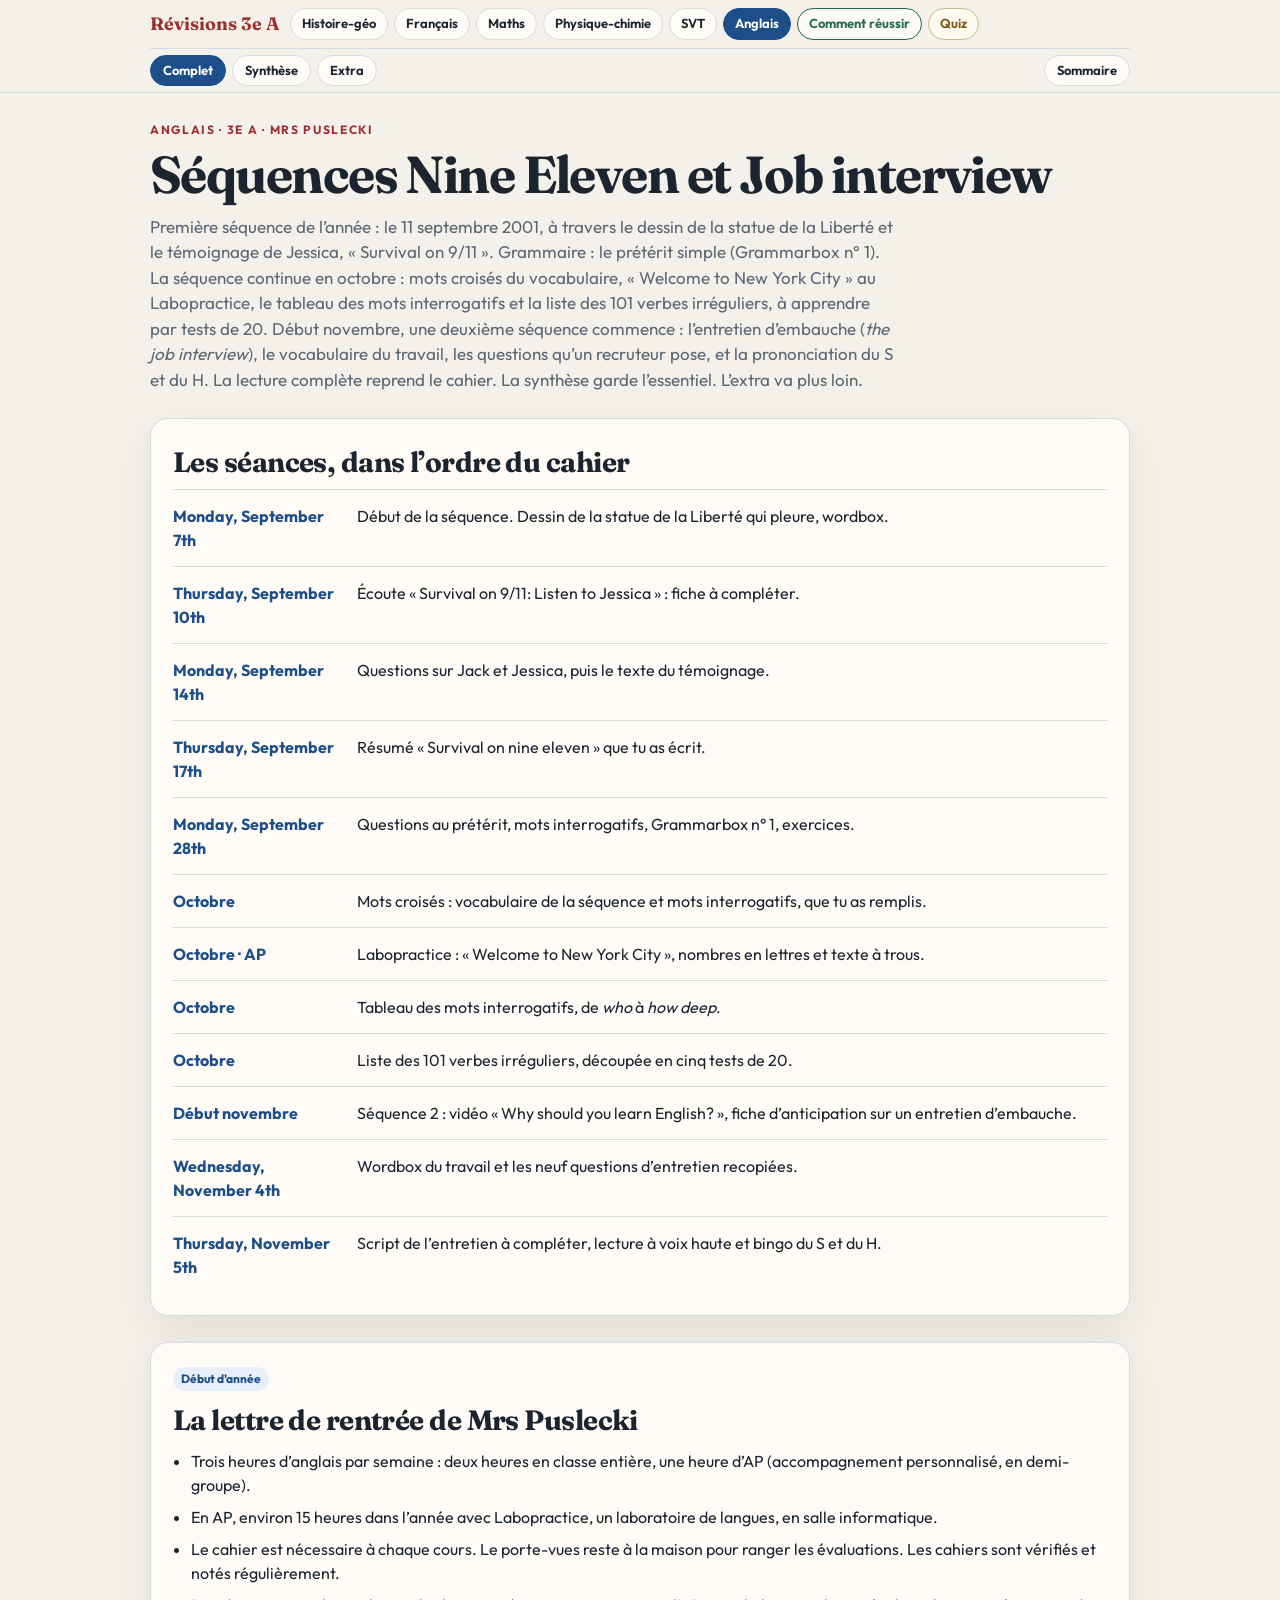
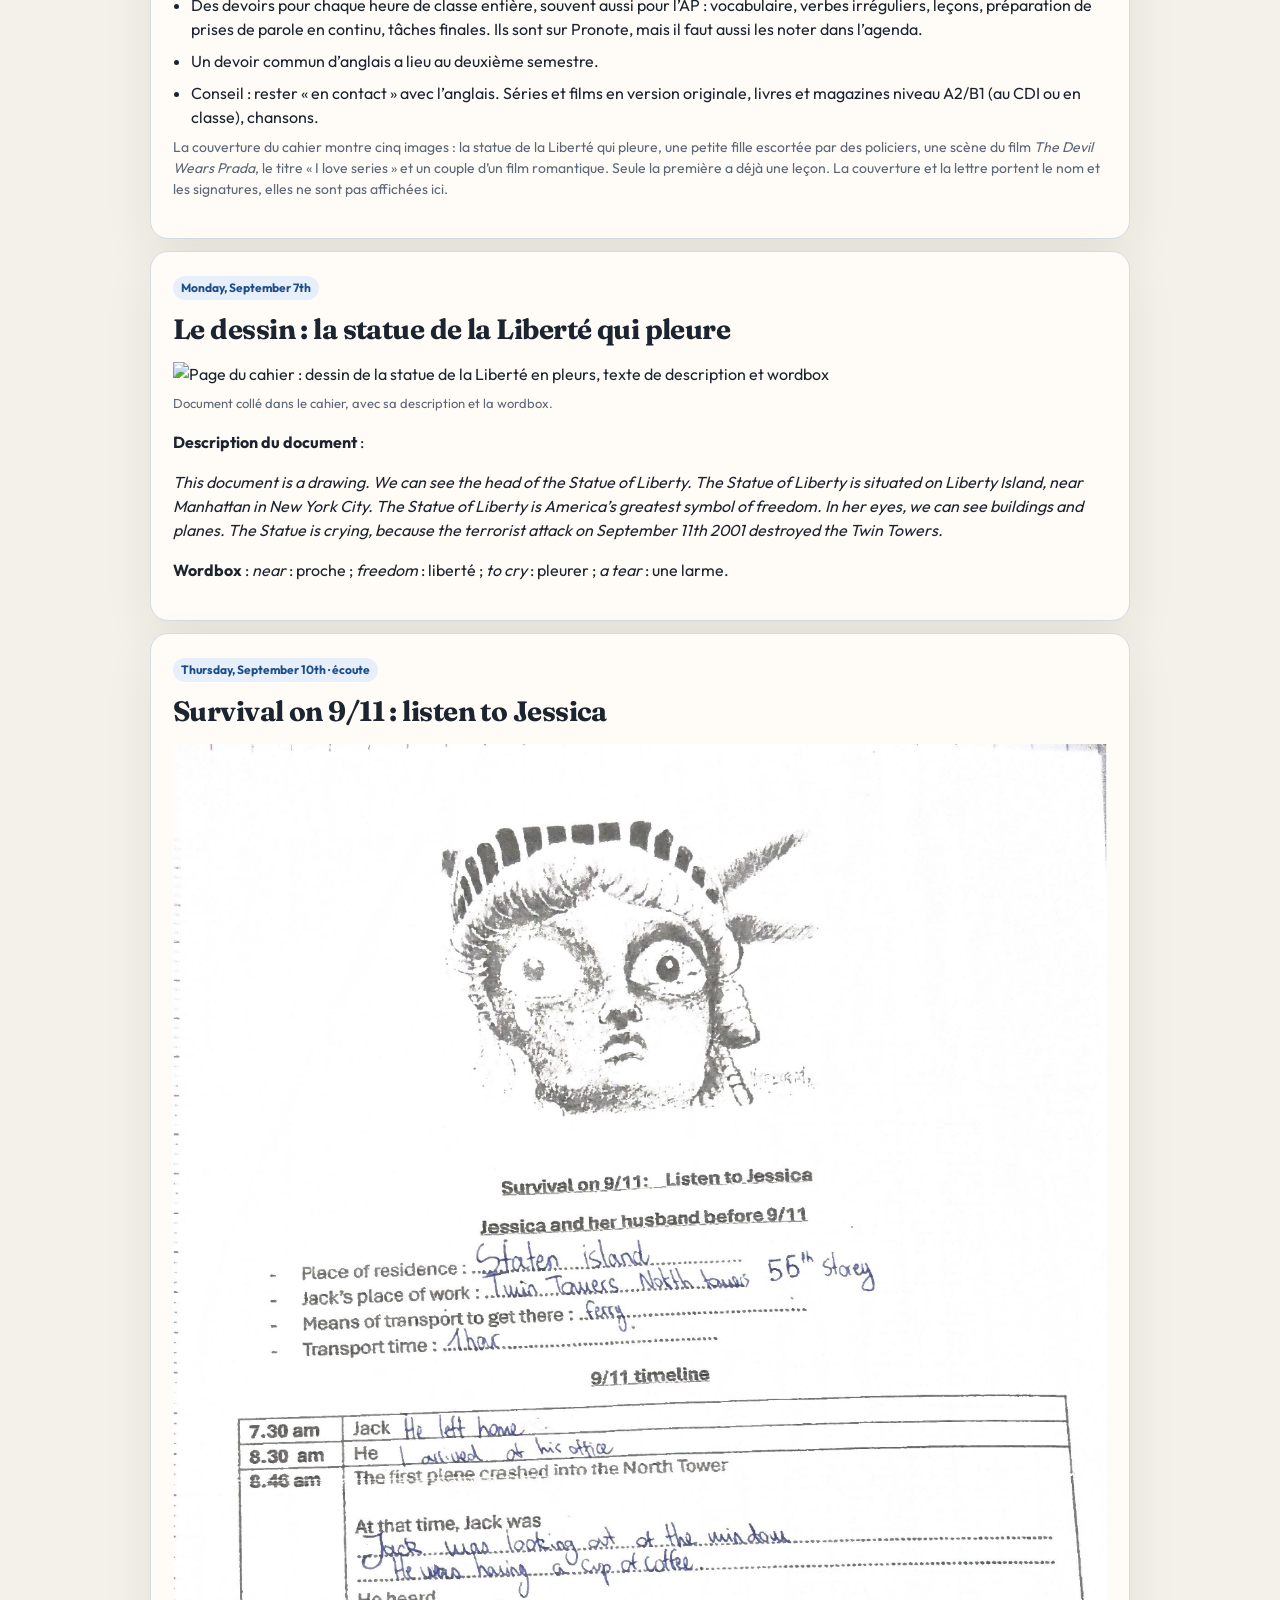
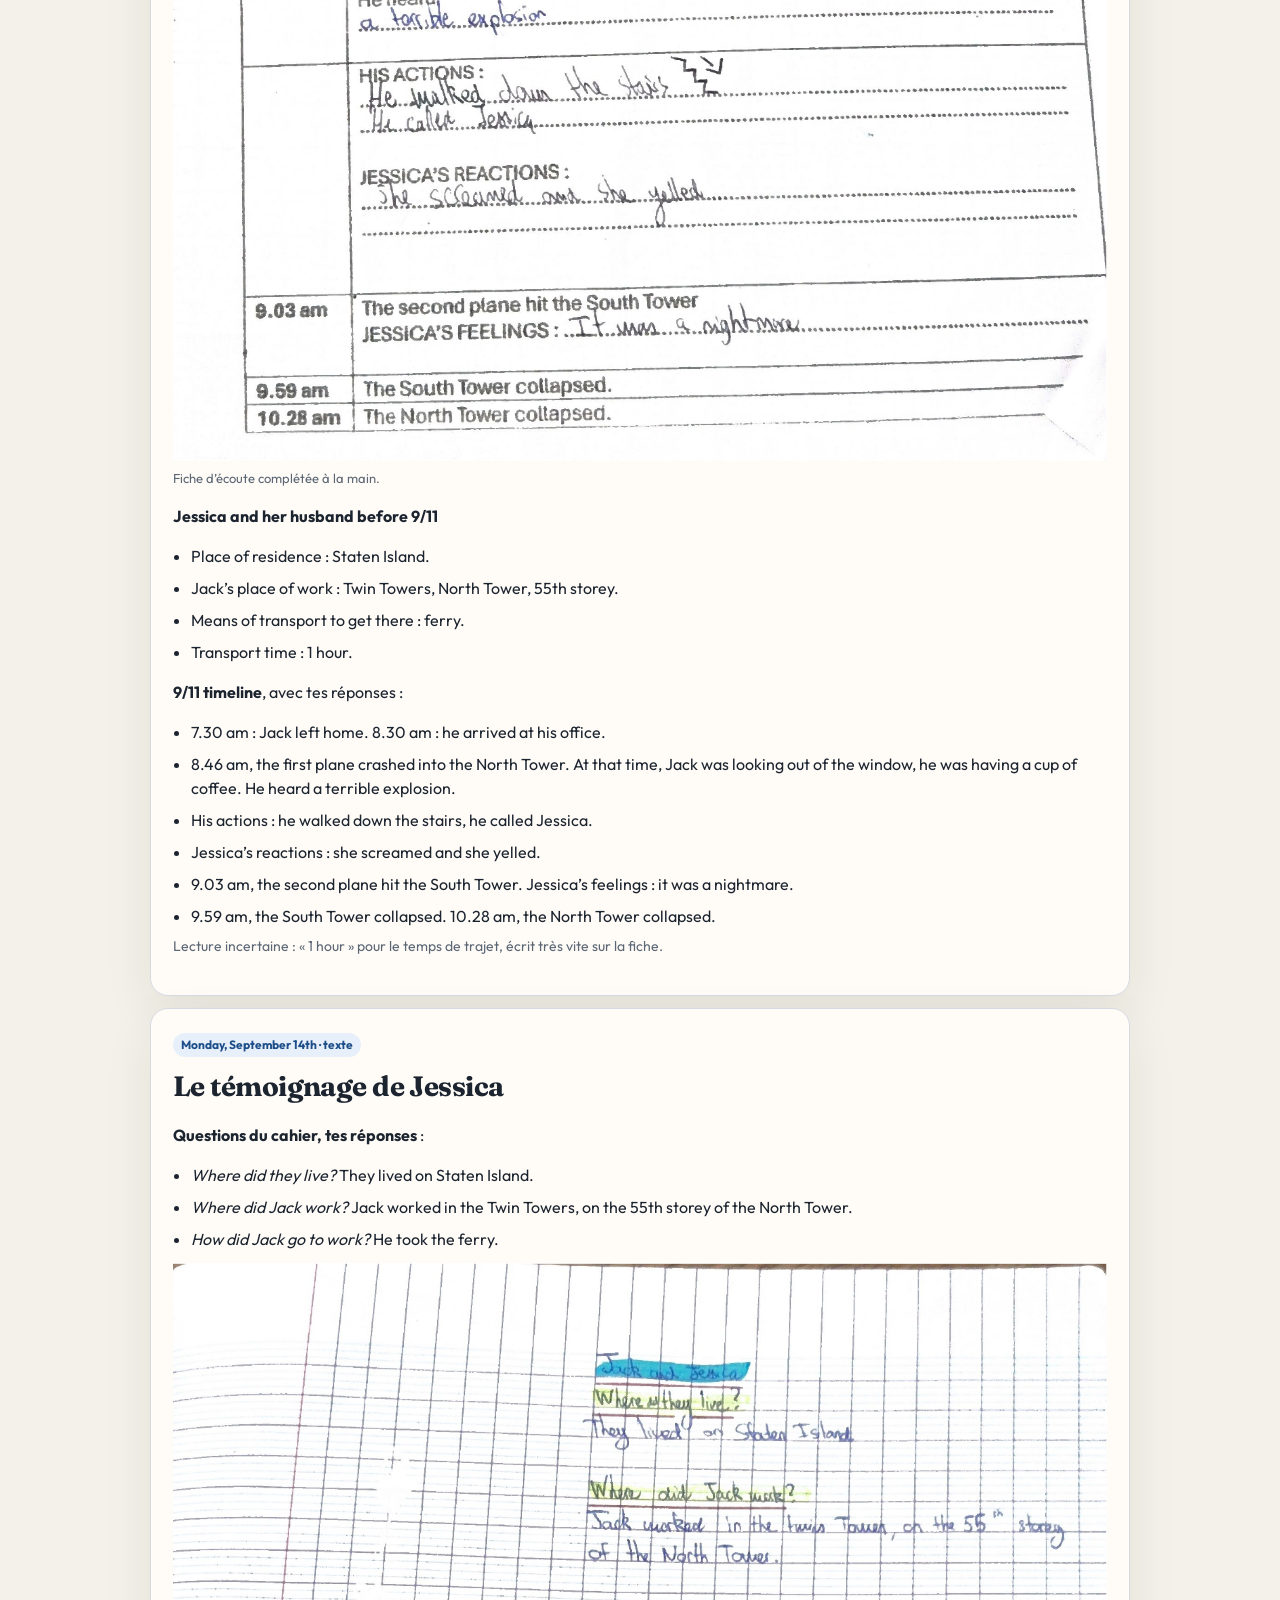
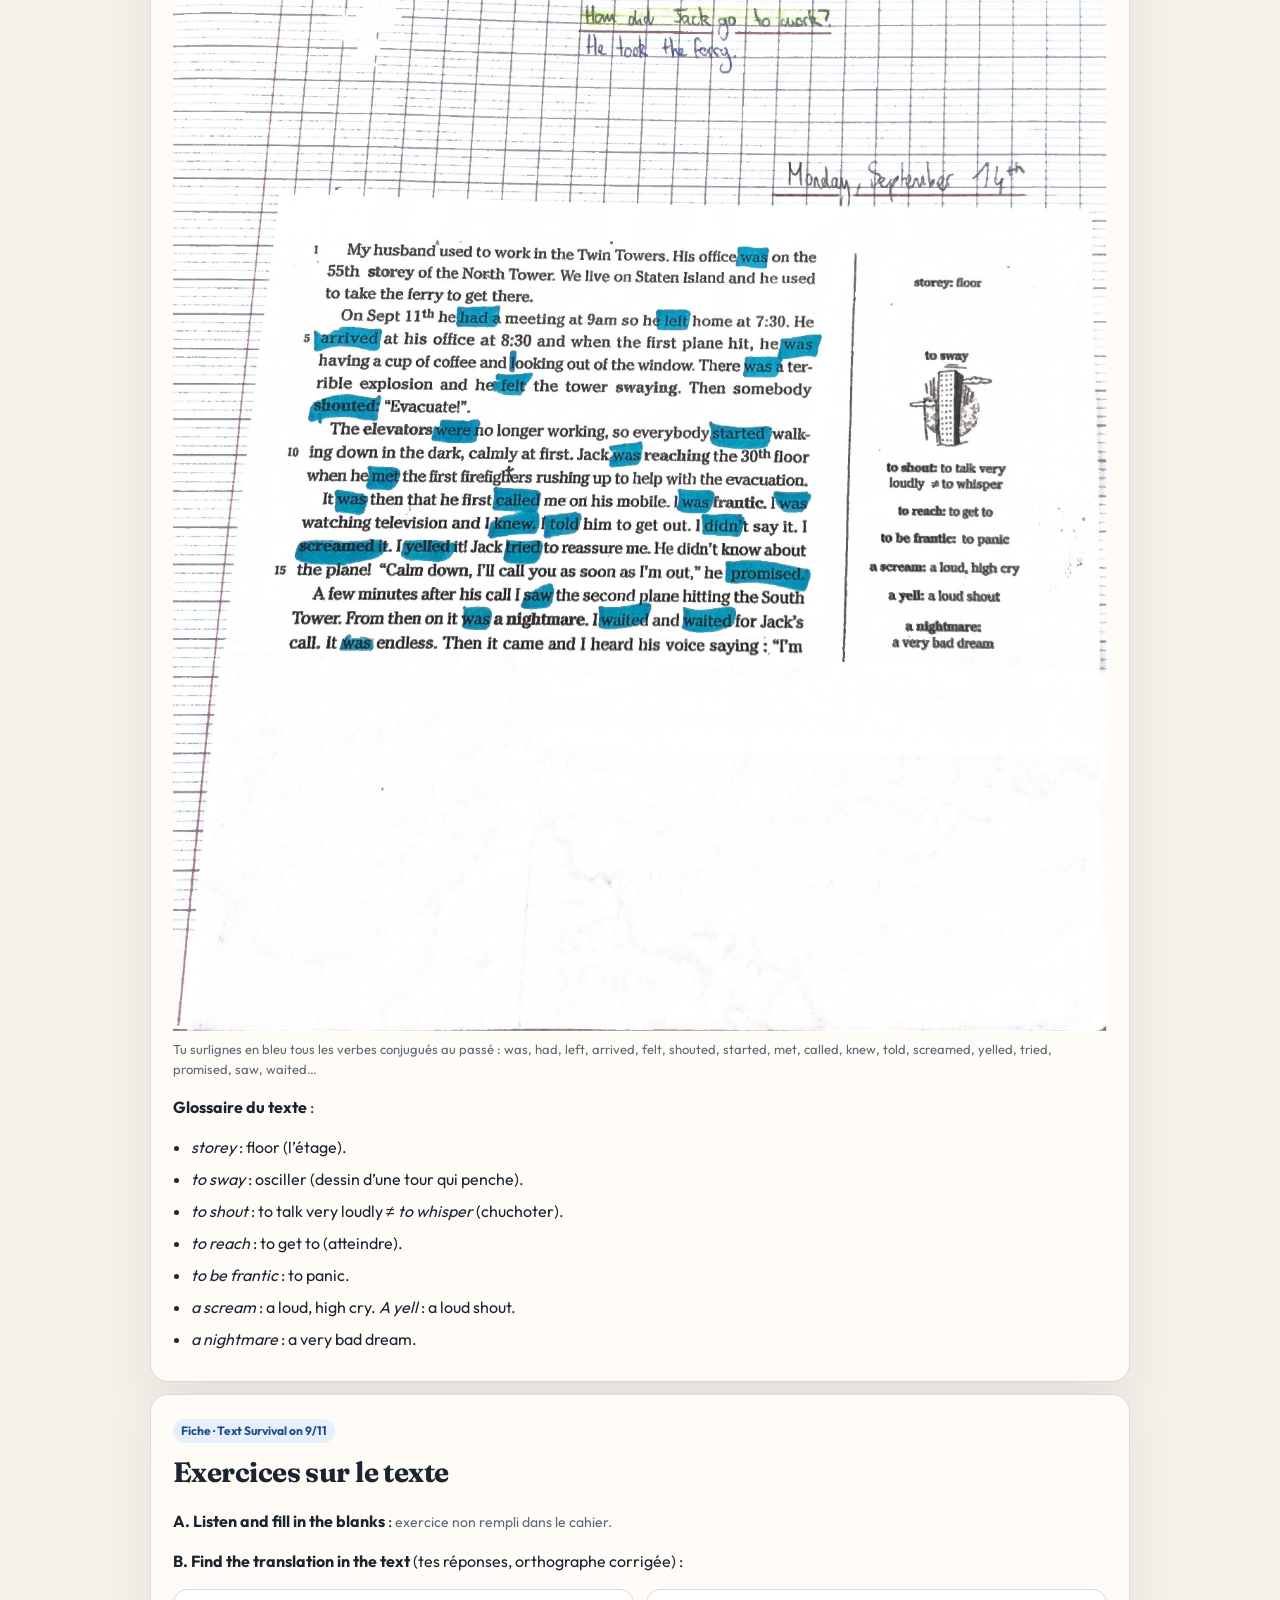
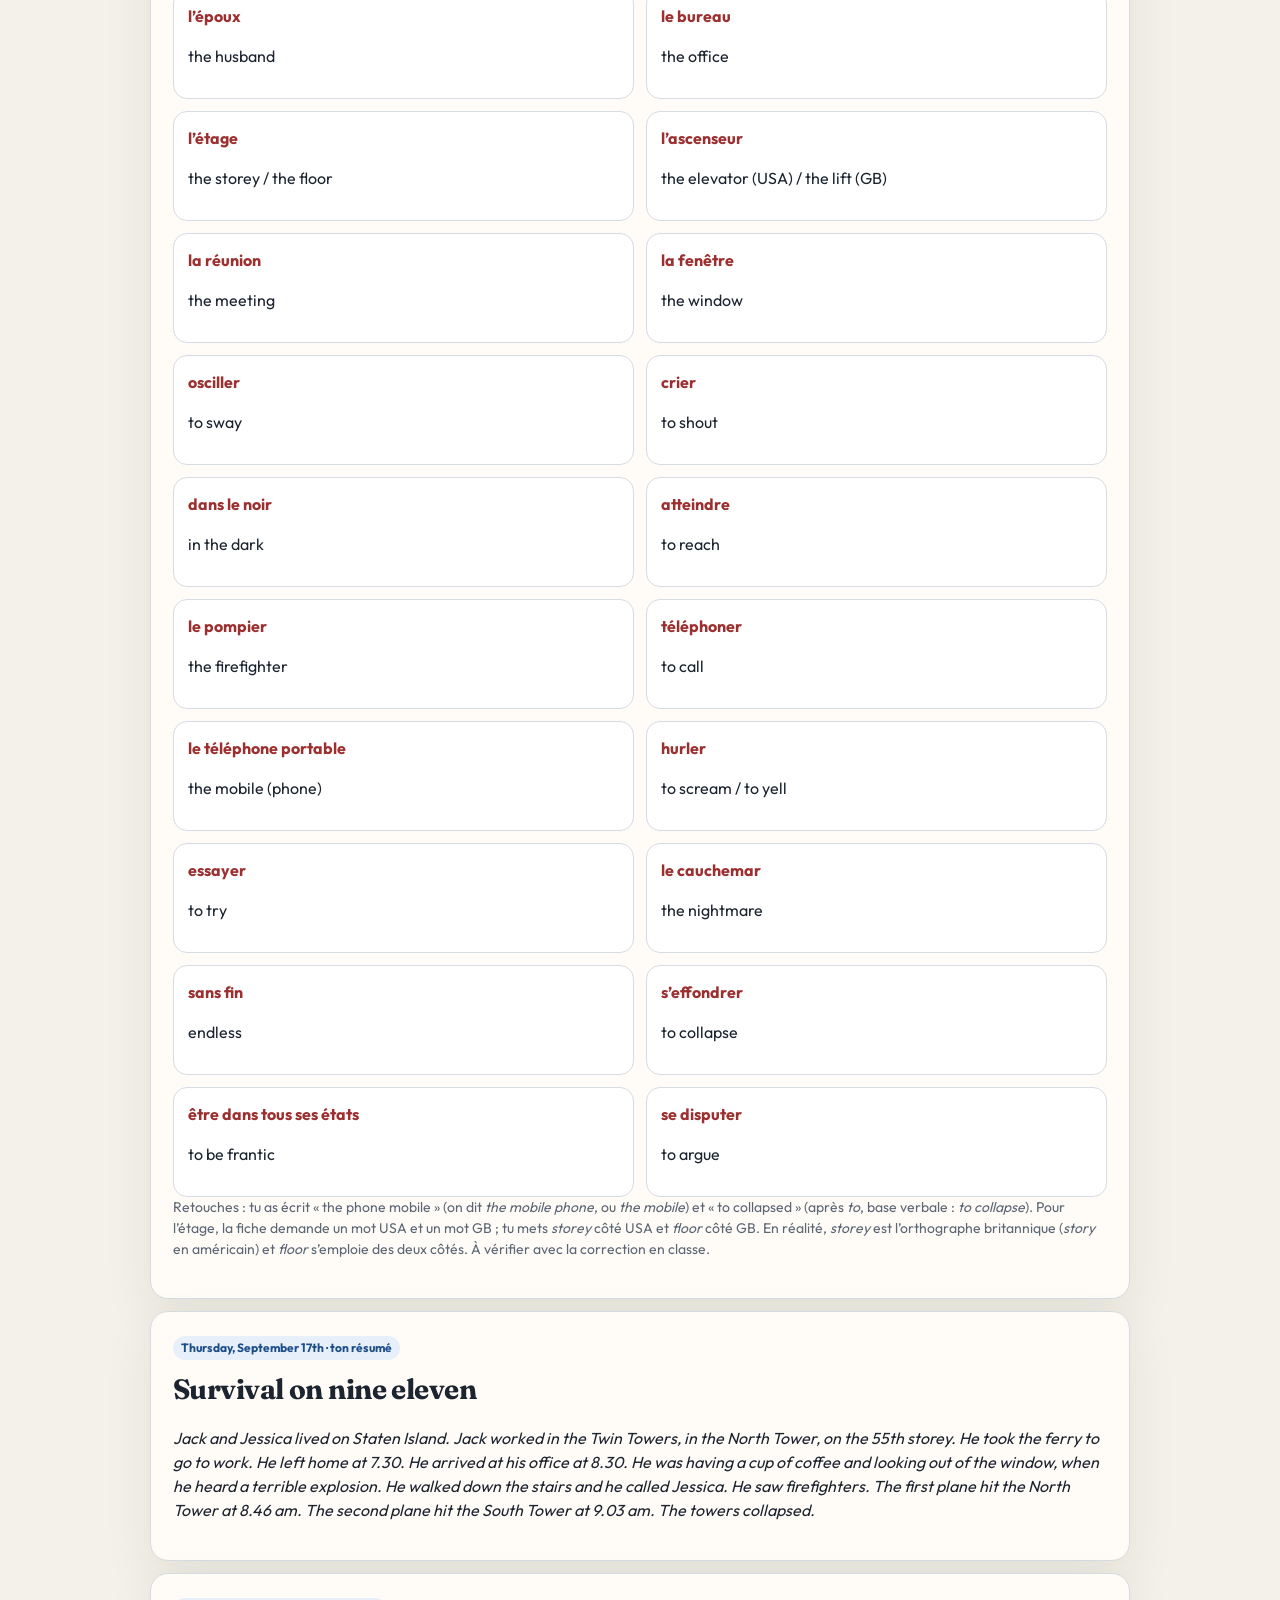
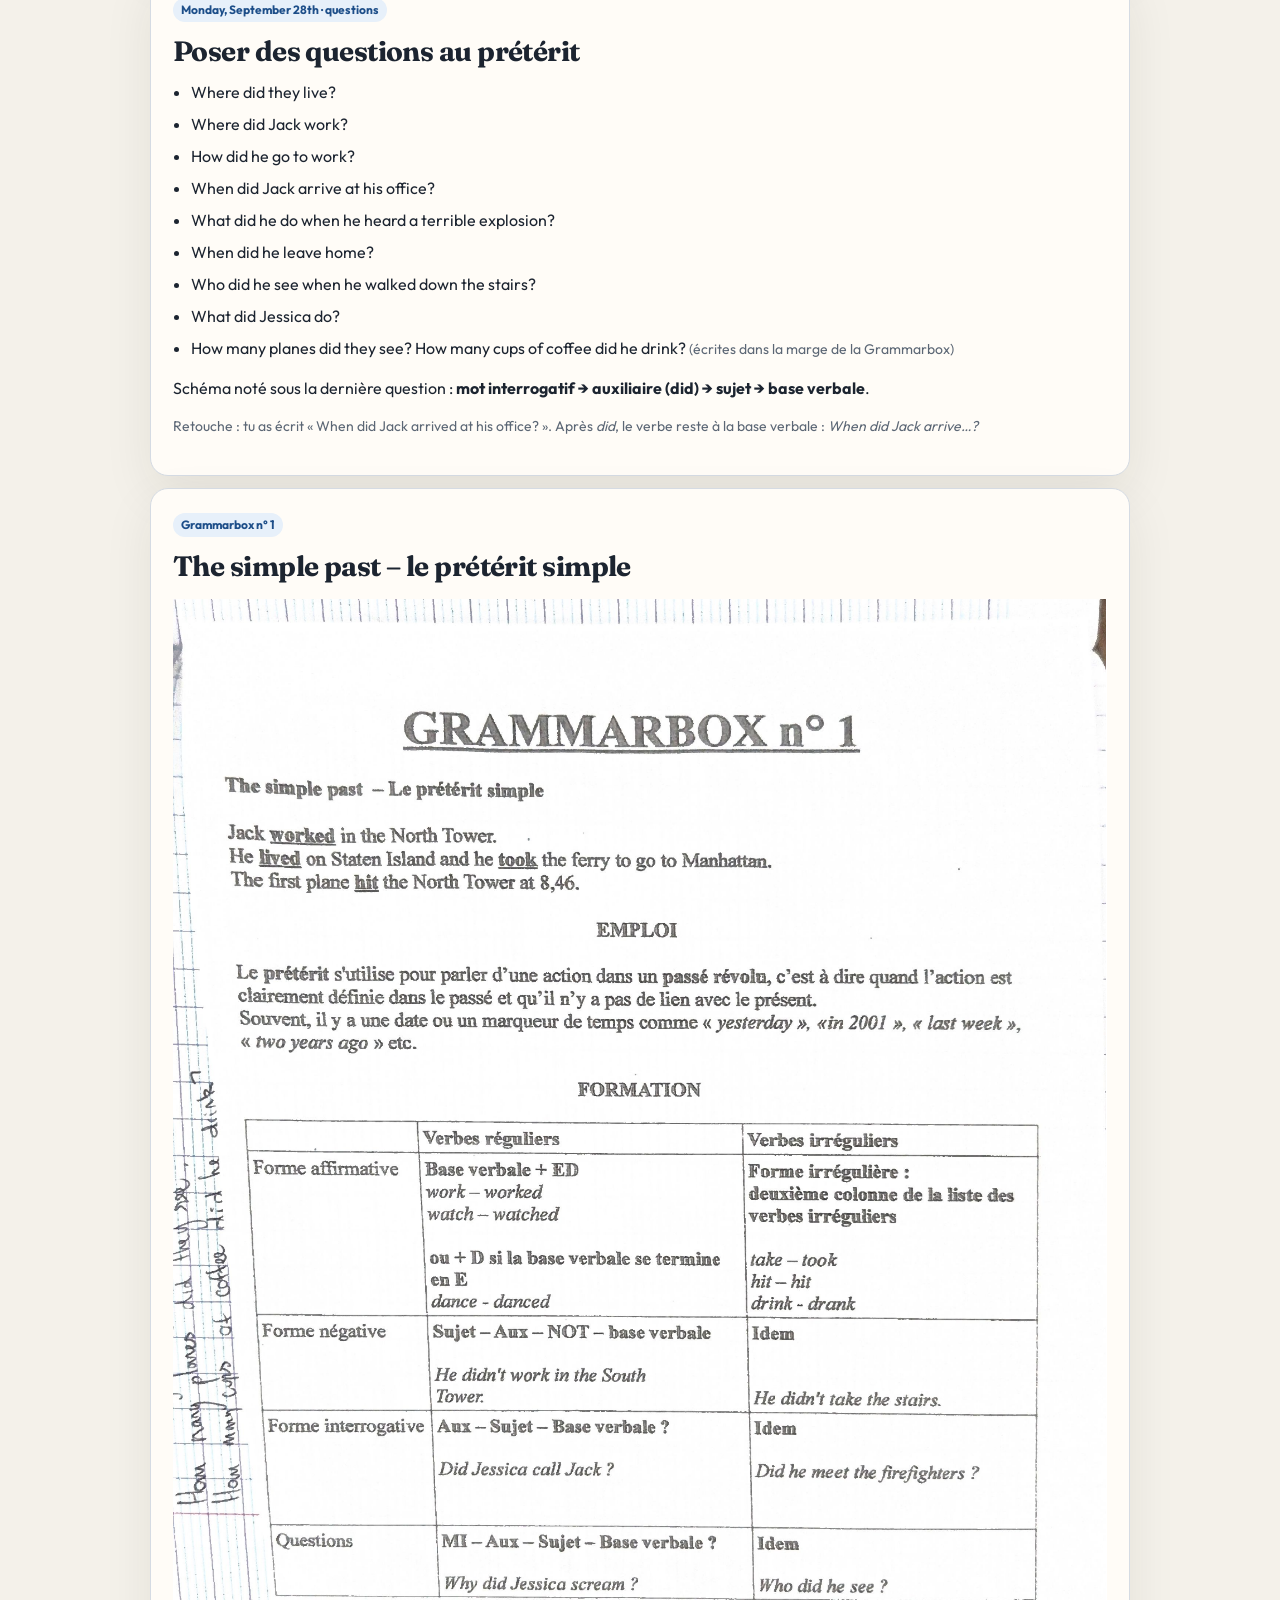
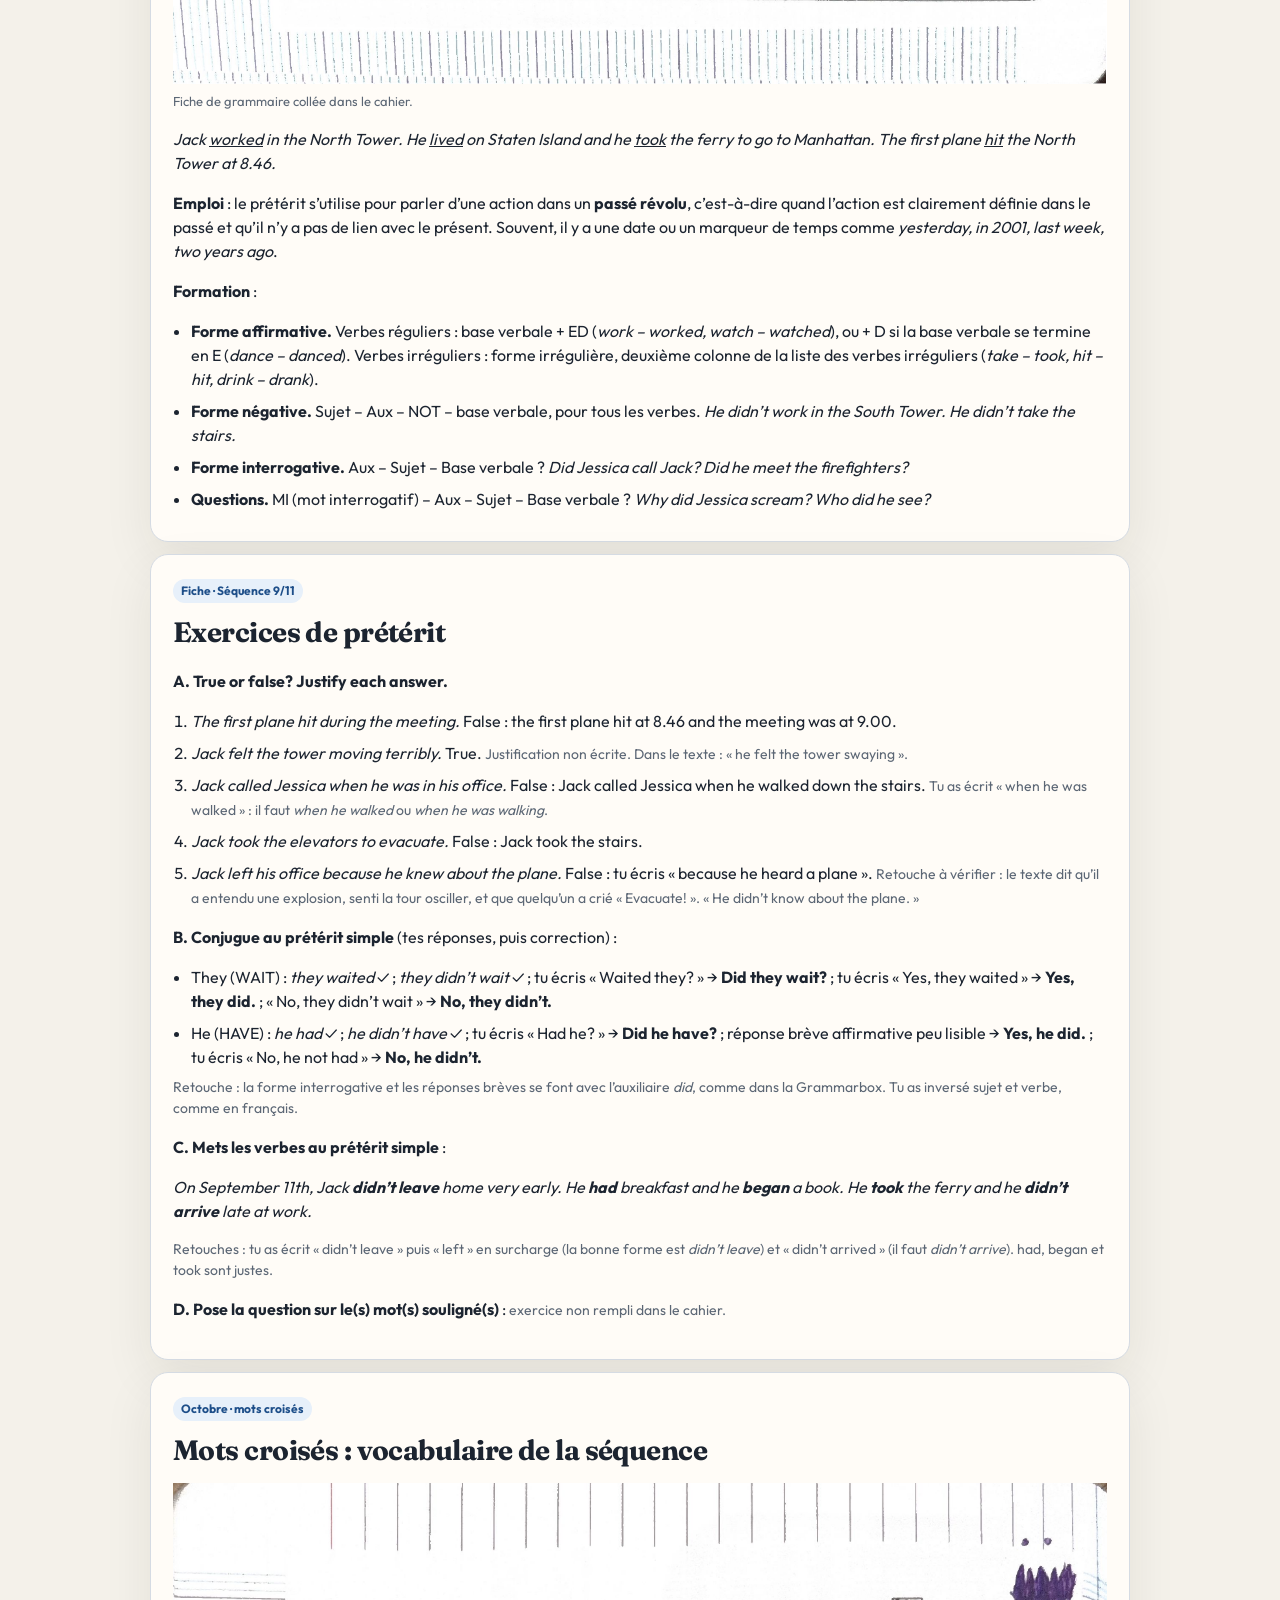
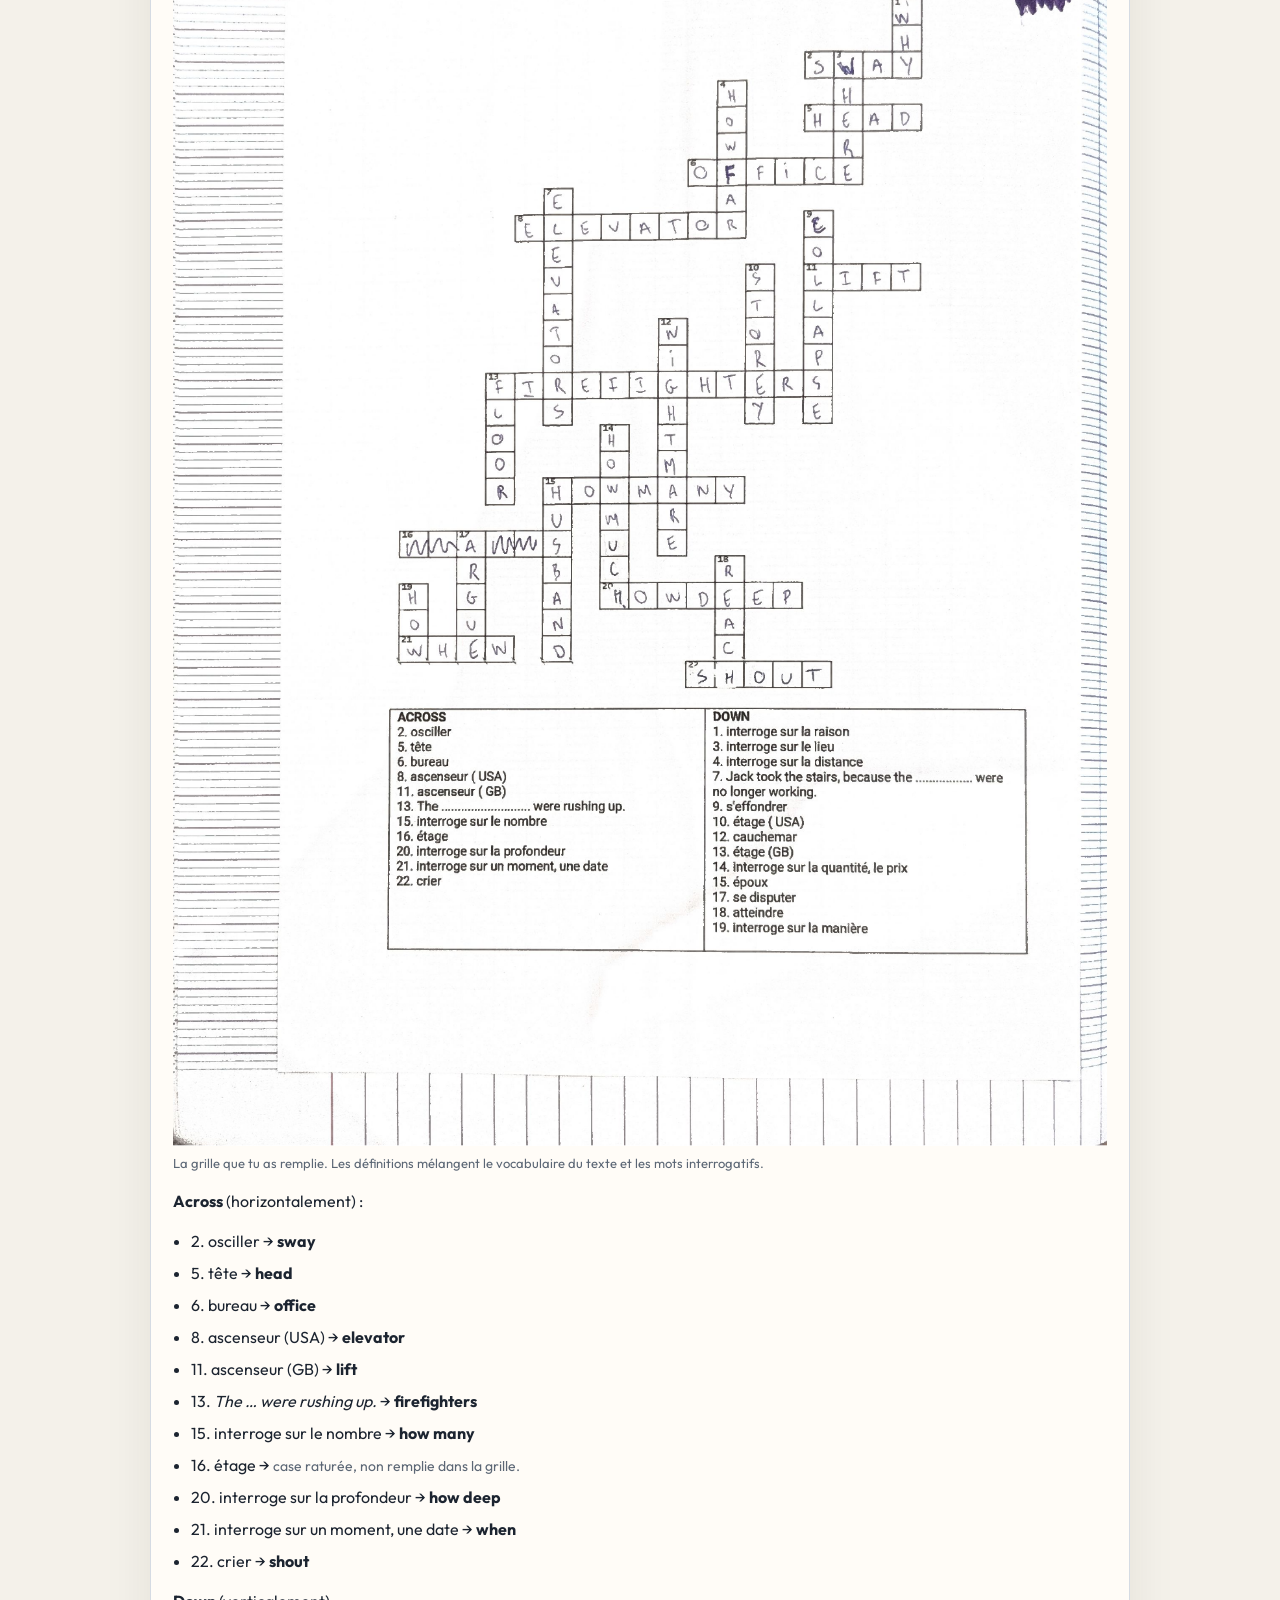
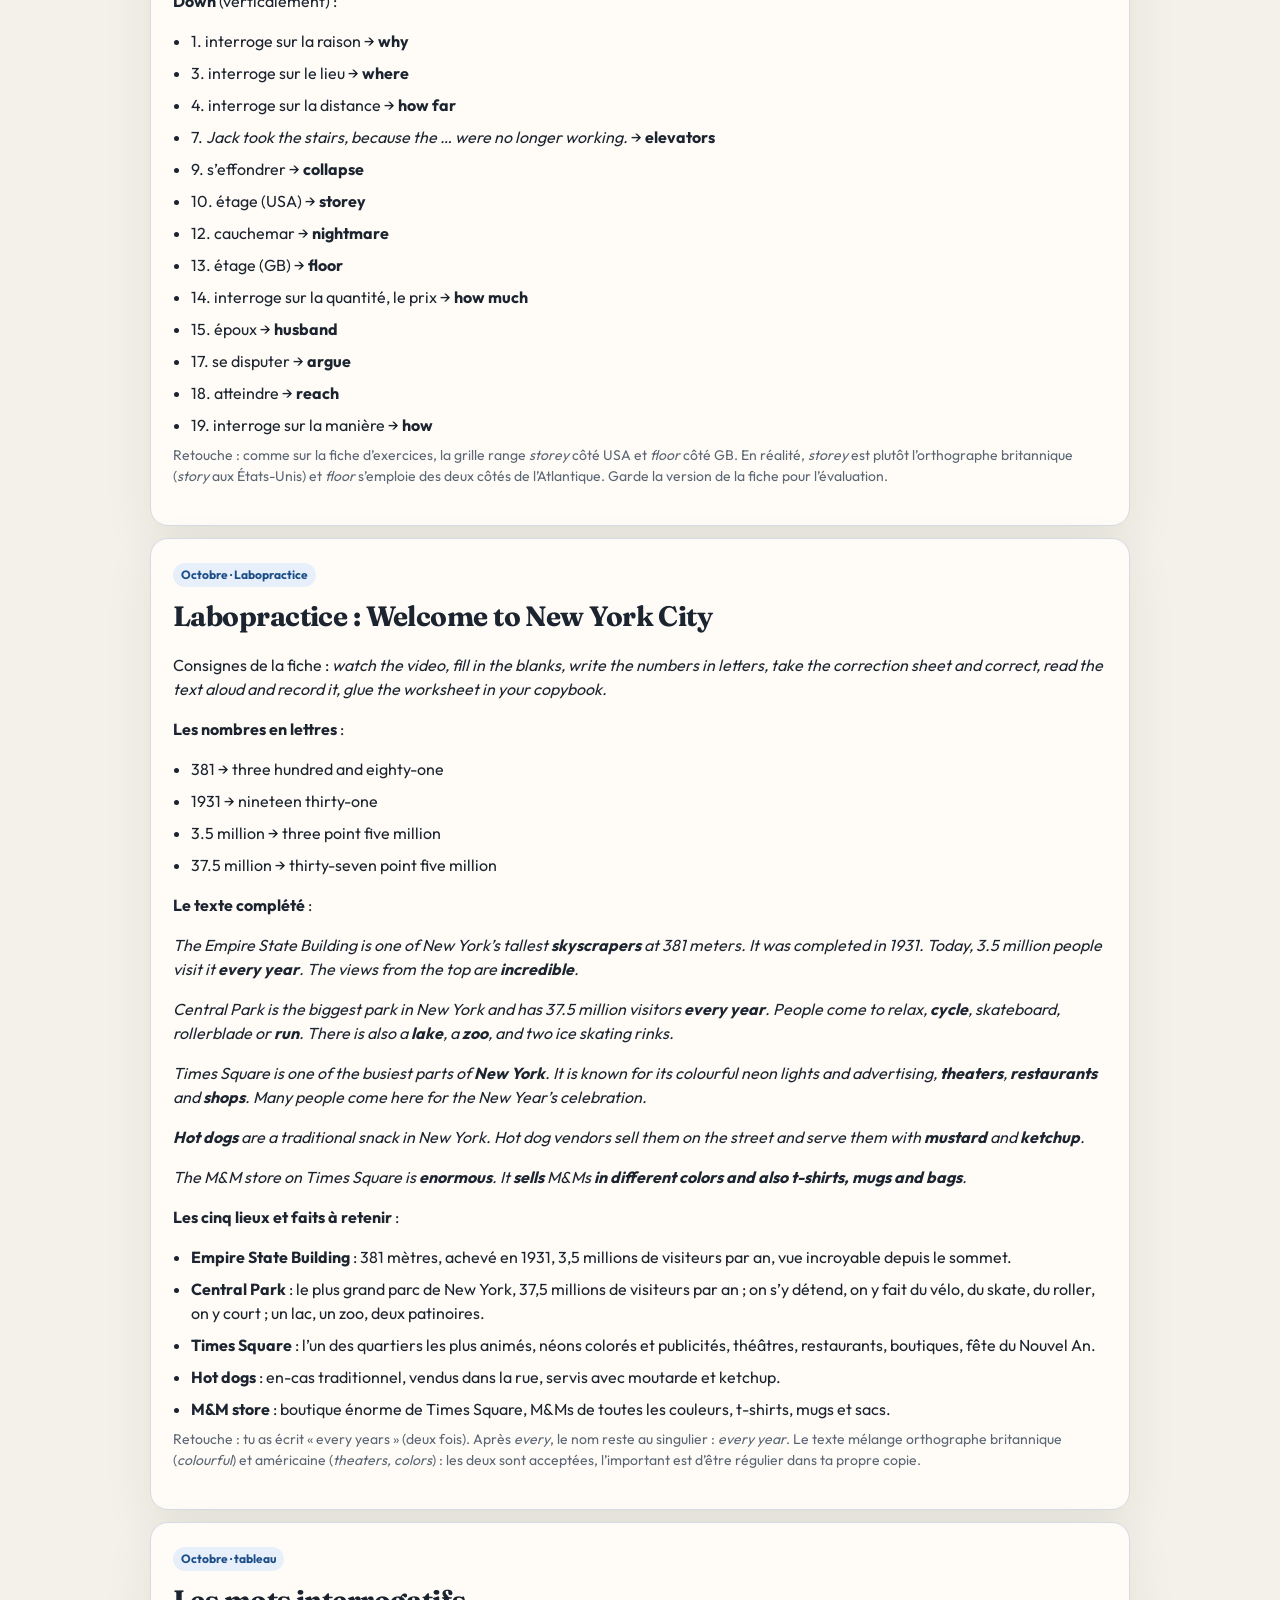
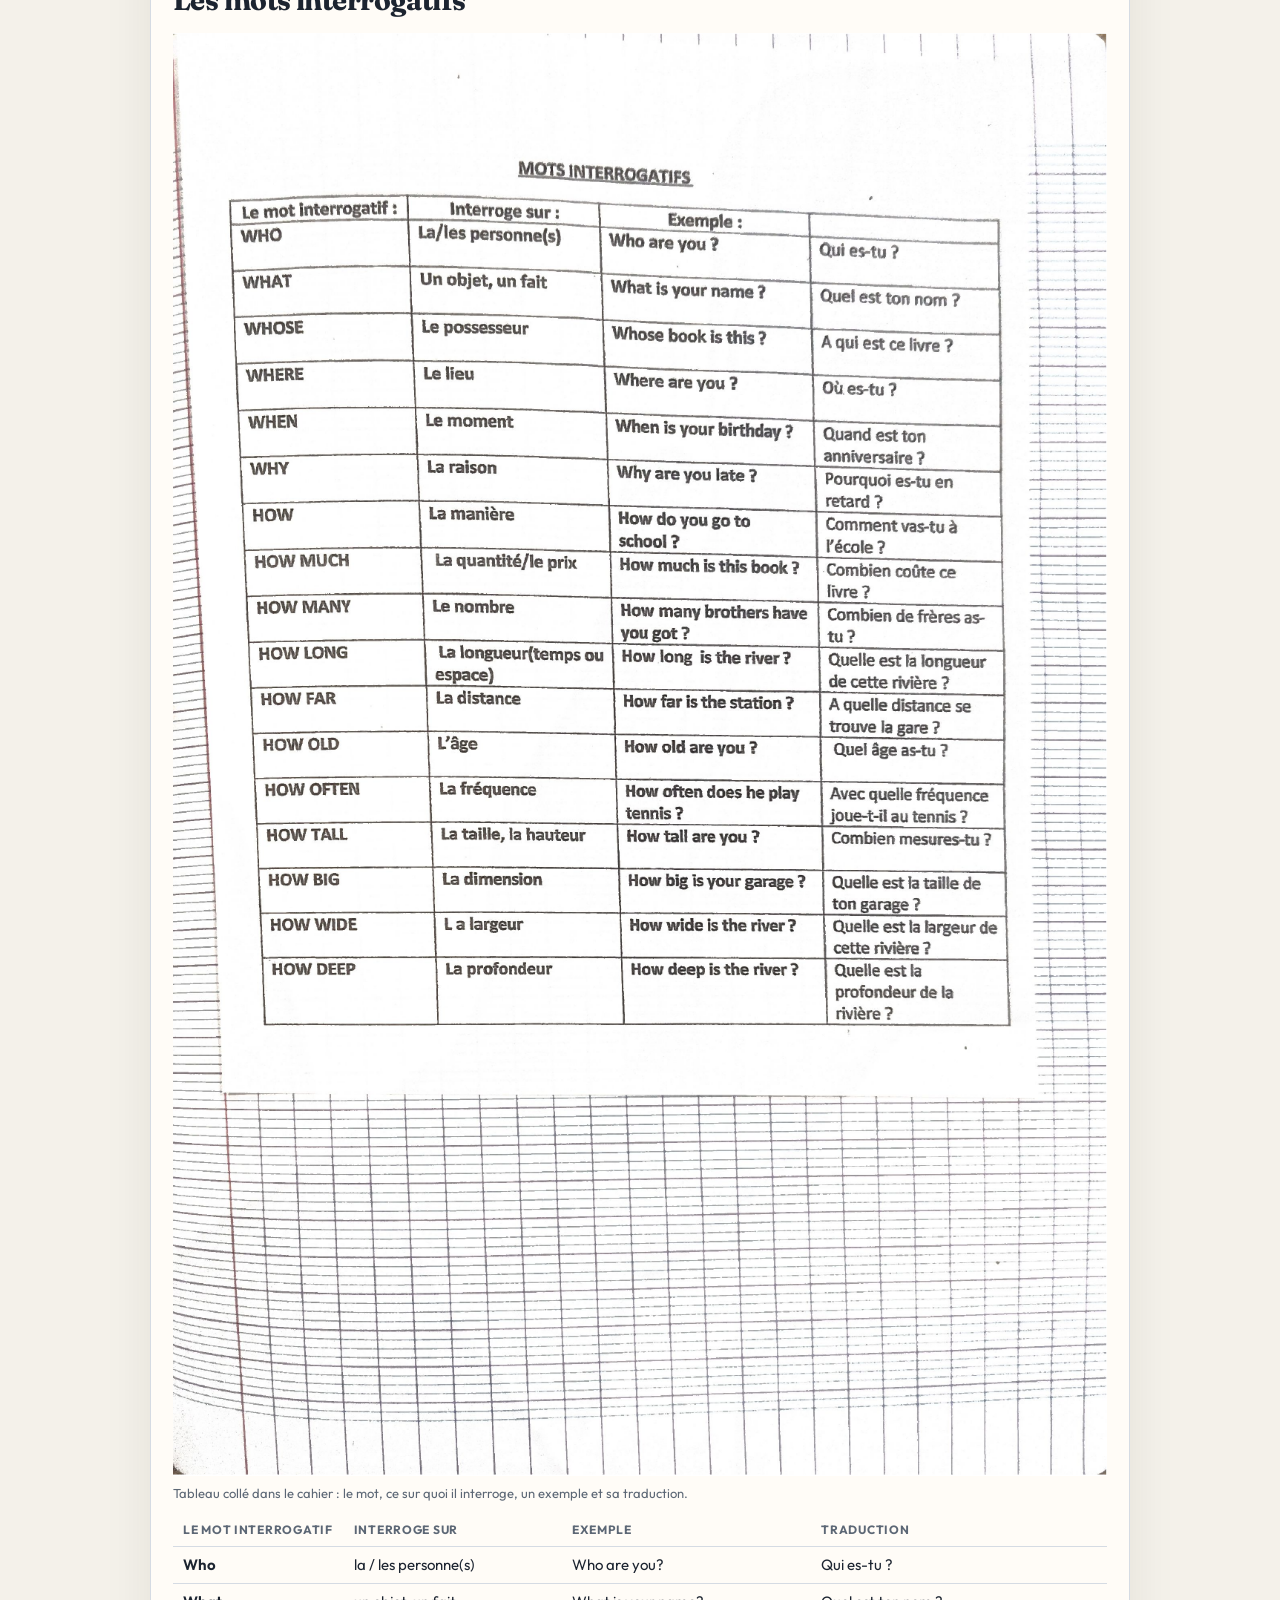
==== commit feae74b5: "Import Drive du 8 novembre : français (énonciation, projet Œdipe/Ingres), SVT (monde microbien, DM t" ====
--- a/anglais/index.html
+++ b/anglais/index.html
@@ -8,18 +8,20 @@
   <link rel="preconnect" href="https://fonts.googleapis.com" />
   <link rel="preconnect" href="https://fonts.gstatic.com" crossorigin />
   <link href="https://fonts.googleapis.com/css2?family=Fraunces:opsz,wght@9..144,560;9..144,680&family=Outfit:wght@400;500;600;700&display=swap" rel="stylesheet" />
-  <link rel="stylesheet" href="../cahier.css?v=20" />
+  <link rel="stylesheet" href="../cahier.css?v=21" />
 </head>
 <body data-vue="complet" data-matiere="anglais">
   <div class="wrap">
     <header class="top">
       <p class="kicker">Anglais · 3e A · Mrs Puslecki</p>
-      <h1>Séquence Nine Eleven</h1>
+      <h1>Séquences Nine Eleven et Job interview</h1>
       <p class="lede">
         Première séquence de l’année : le 11 septembre 2001, à travers le dessin de la statue de la Liberté
         et le témoignage de Jessica, « Survival on 9/11 ». Grammaire : le prétérit simple (Grammarbox n° 1).
         La séquence continue en octobre : mots croisés du vocabulaire, « Welcome to New York City » au Labopractice,
         le tableau des mots interrogatifs et la liste des 101 verbes irréguliers, à apprendre par tests de 20.
+        Début novembre, une deuxième séquence commence : l’entretien d’embauche (<em>the job interview</em>),
+        le vocabulaire du travail, les questions qu’un recruteur pose, et la prononciation du S et du H.
         La lecture complète reprend le cahier. La synthèse garde l’essentiel. L’extra va plus loin.
       </p>
       <div class="toolbar" role="group" aria-label="Version de la lecture">
@@ -42,6 +44,9 @@
           <li><time>Octobre · AP</time><p>Labopractice : « Welcome to New York City », nombres en lettres et texte à trous.</p></li>
           <li><time>Octobre</time><p>Tableau des mots interrogatifs, de <em>who</em> à <em>how deep</em>.</p></li>
           <li><time>Octobre</time><p>Liste des 101 verbes irréguliers, découpée en cinq tests de 20.</p></li>
+          <li><time>Début novembre</time><p>Séquence 2 : vidéo « Why should you learn English? », fiche d’anticipation sur un entretien d’embauche.</p></li>
+          <li><time>Wednesday, November 4th</time><p>Wordbox du travail et les neuf questions d’entretien recopiées.</p></li>
+          <li><time>Thursday, November 5th</time><p>Script de l’entretien à compléter, lecture à voix haute et bingo du S et du H.</p></li>
         </ol>
       </article>
     </section>
@@ -136,6 +141,38 @@
             <li><strong>Test 5</strong> : verbes 81 à 101, de <em>sit</em> à <em>write</em>.</li>
           </ul>
           <p class="note">Conseil : apprends par blocs de 20, dans l’ordre de la liste, en récitant à voix haute les trois formes et la traduction (<em>begin, began, begun, commencer</em>). Révise le bloc précédent avant d’attaquer le suivant. La liste complète, avec les traductions, est dans la lecture complète.</p>
+        </article>
+      </section>
+
+      <section>
+        <article class="card">
+          <h2>Séquence 2 : Job interview, l’essentiel</h2>
+          <p class="note">La séquence s’ouvre sur une vidéo humoristique : un candidat français passe un entretien d’embauche, et les deux recruteurs jouent au bingo chaque fois qu’il oublie un S ou un H. Morale : <em>Don’t miss the English class.</em></p>
+          <div class="tableau-scroll">
+            <table class="tableau compact">
+              <thead><tr><th>Wordbox</th><th>Traduction</th></tr></thead>
+              <tbody>
+                <tr><td class="mot">the job interview</td><td>l’entretien d’embauche</td></tr>
+                <tr><td class="mot">the recruiter</td><td>le recruteur</td></tr>
+                <tr><td class="mot">the CV / the resume</td><td>le CV</td></tr>
+                <tr><td class="mot">the cover letter</td><td>la lettre de motivation</td></tr>
+                <tr><td class="mot">a file</td><td>un dossier</td></tr>
+                <tr><td class="mot">to apply for</td><td>postuler (à)</td></tr>
+                <tr><td class="mot">the schedule</td><td>l’emploi du temps, les horaires</td></tr>
+                <tr><td class="mot">happiness</td><td>le bonheur</td></tr>
+                <tr><td class="mot">the company</td><td>l’entreprise</td></tr>
+              </tbody>
+            </table>
+          </div>
+          <p><strong>Cinq questions d’entretien à connaître</strong> :</p>
+          <ul class="bullets" lang="en">
+            <li>Which job are you applying for?</li>
+            <li>Can you tell me about yourself?</li>
+            <li>What is your past job experience?</li>
+            <li>What type of work schedule are you looking for? Part time? Full time?</li>
+            <li>When can you start working?</li>
+          </ul>
+          <p><strong>Prononciation</strong> : en anglais, le <strong>h</strong> se prononce, avec un souffle (<em>hello, happy, happiness, he, his</em>), et le <strong>s</strong> final se fait entendre, au pluriel comme à la 3e personne (<em>candidates, things, brushes, he knows, he wants, it makes</em>). Un francophone qui les oublie fait gagner un point aux recruteurs : <em>If he drops an ‘s’ I get a point. If he drops an ‘h’ you get a point.</em></p>
         </article>
       </section>
     </div>
@@ -536,6 +573,93 @@
           <p class="note">Retouches sur la fiche elle-même : <em>rent</em> (n° 64) est en réalité un verbe régulier (<em>rented, rented</em>), la fiche le liste quand même, garde ce qu’elle dit pour le test. <em>Lie</em> (n° 55) au sens de s’allonger fait <em>lay, lain</em> ; ne le confonds pas avec <em>lay</em> (n° 50, poser), ni avec <em>lie</em> = mentir, qui est régulier (<em>lied</em>). <em>Read</em> (n° 63) garde la même orthographe aux trois formes, mais le prétérit et le participe se prononcent « red ». Pour <em>burn, dream, learn, smell</em>, les formes en -ed (<em>burned, dreamed, learned, smelled</em>) existent aussi, surtout en américain.</p>
         </article>
       </section>
+
+      <section>
+        <article class="card">
+          <span class="tag">Séquence 2 · Job interview · début novembre</span>
+          <h2>Why should you learn English? La vidéo</h2>
+          <figure class="figure">
+            <img src="../drive/files/18amgEXDgAzHn5Zq2C6w2gWtHeyGvA7Gw/pages/page-1.png" alt="Fiche Why should you learn English? complétée à la main : anticipation, situation, screenshots, problème du candidat, cartes de bingo S et H" />
+            <figcaption>La fiche de la vidéo (Mrs Recht, 2022), complétée au fil des cinq parties. En haut de page, le titre manuscrit de la séquence est coupé par le scan : « Séquence : Job… ».</figcaption>
+          </figure>
+          <p><strong>Anticipation (Part 1)</strong> : <em lang="en">It’s about a job interview.</em> La vidéo parle d’un entretien d’embauche.</p>
+          <p><strong>La situation (Part 2)</strong>, tes réponses :</p>
+          <ul class="bullets">
+            <li><em lang="en">Who is who?</em> Two recruiters and the secretary.</li>
+            <li><em lang="en">What are they doing?</em> They are talking, looking at the documents.</li>
+            <li><em lang="en">What are they going to do?</em> They are going to play bingo.</li>
+          </ul>
+          <p><strong>Les deux screenshots (Part 3)</strong> : sur les images, tu as repéré <em lang="en">a file</em> (un dossier), <em lang="en">a CV / a resume</em>, une <em lang="en">bingo card</em> et <em lang="en">the cover letter</em> (la lettre de motivation). L’indice de la fiche : la nationalité du candidat, qui est français.</p>
+          <p><strong>Le problème du candidat (Part 4)</strong> : <em lang="en">His problem is the pronunciation.</em> Il « laisse tomber » le S et le H (<em>he drops the S and the H</em>) : c’est pour ça que les recruteurs jouent au bingo avec deux cartes, une de S et une de H.</p>
+          <p><strong>Sa réaction à la fin</strong> : <em lang="en">He’s upset.</em> Il est contrarié, vexé.</p>
+          <p><strong>Conclusion de la vidéo (Part 5)</strong> : <em lang="en">Don’t miss the English class!</em> Ne manque pas le cours d’anglais.</p>
+          <p class="note">Lecture incertaine : « He’s upset » est écrit très petit sur la fiche. Le sens reste le même quelle que soit la graphie : le candidat est déstabilisé quand le recruteur crie « Bingo! ». La vidéo est un sketch humoristique sur l’accent français en anglais : le h français est muet et le s final ne se prononce pas, deux habitudes qui font sourire un anglophone.</p>
+        </article>
+
+        <article class="card">
+          <span class="tag">Wednesday, November 4th</span>
+          <h2>Wordbox et questions d’entretien</h2>
+          <div class="tableau-scroll">
+            <table class="tableau">
+              <thead><tr><th>Wordbox</th><th>Traduction</th></tr></thead>
+              <tbody>
+                <tr><td class="mot">the job interview</td><td>l’entretien d’embauche</td></tr>
+                <tr><td class="mot">the recruiter</td><td>le recruteur</td></tr>
+                <tr><td class="mot">the CV / the resume</td><td>le CV (<em>resume</em> est le mot américain)</td></tr>
+                <tr><td class="mot">the cover letter</td><td>la lettre de motivation</td></tr>
+                <tr><td class="mot">a file</td><td>un dossier</td></tr>
+                <tr><td class="mot">to apply for</td><td>postuler (à un poste)</td></tr>
+                <tr><td class="mot">the schedule</td><td>l’emploi du temps, les horaires</td></tr>
+                <tr><td class="mot">happiness</td><td>le bonheur</td></tr>
+                <tr><td class="mot">the company</td><td>l’entreprise</td></tr>
+              </tbody>
+            </table>
+          </div>
+          <p><strong>Les neuf questions d’entretien</strong> recopiées dans le cahier, avec leur sens :</p>
+          <ul class="bullets">
+            <li><em lang="en">Which job are you applying for?</em> Pour quel poste postules-tu ?</li>
+            <li><em lang="en">Can you tell me about yourself?</em> Peux-tu me parler de toi ?</li>
+            <li><em lang="en">What are your job skills?</em> Quelles sont tes compétences professionnelles ?</li>
+            <li><em lang="en">What is your past job experience?</em> Quelle est ton expérience professionnelle ?</li>
+            <li><em lang="en">What job responsibilities did you have in your last job?</em> Quelles responsabilités avais-tu dans ton dernier emploi ?</li>
+            <li><em lang="en">Why did you leave your last job?</em> Pourquoi as-tu quitté ton dernier emploi ?</li>
+            <li><em lang="en">What type of work schedule are you looking for? Part time? Full time? Morning? Night?</em> Quel type d’horaires cherches-tu ? Temps partiel ? Temps plein ? Le matin ? La nuit ?</li>
+            <li><em lang="en">When can you start working?</em> Quand peux-tu commencer ?</li>
+            <li><em lang="en">Do you have any questions for me?</em> As-tu des questions à me poser ?</li>
+          </ul>
+          <p class="note">Repère : les questions sur le passé du candidat sont au prétérit avec <em>did</em> (<em>What job responsibilities did you have…? Why did you leave…?</em>), comme dans la Grammarbox n° 1. Les questions sur le présent utilisent <em>are you … -ing</em> (<em>are you applying for, are you looking for</em>) ou <em>can</em> (<em>Can you tell me…? When can you start…?</em>).</p>
+        </article>
+
+        <article class="card">
+          <span class="tag">Thursday, November 5th · script</span>
+          <h2>Le script : the job interview</h2>
+          <figure class="figure">
+            <img src="../drive/files/18amgEXDgAzHn5Zq2C6w2gWtHeyGvA7Gw/pages/page-3.png" alt="Script de l’entretien d’embauche complété à la main, avec les cartes de bingo S et H" />
+            <figcaption>« Listen to the conversation and complete the script. Don’t forget the S and H! » Les mots que tu as écrits sont ceux des trous.</figcaption>
+          </figure>
+          <p>Le dialogue complet. Les mots où le candidat doit faire entendre un <strong>s</strong> ou un <strong>h</strong> sont en gras.</p>
+          <ul class="bullets" lang="en">
+            <li><strong>Secretary:</strong> Gentlemen, Jean-François Charles is next.</li>
+            <li><strong>Recruiter #2:</strong> Please show him in.</li>
+            <li><strong>Recruiter #1:</strong> If he drops an ‘s’ I get a point. If he drops an ‘h’ you get a point.</li>
+            <li><strong>Candidate:</strong> <strong>Hello</strong>!</li>
+            <li><strong>Recruiter #2:</strong> Please sit down.</li>
+            <li><strong>Recruiter #1:</strong> Were there many candidates before you?</li>
+            <li><strong>Candidate:</strong> There were two <strong>candidates</strong>.</li>
+            <li><strong>Recruiter #2:</strong> What was your previous job?</li>
+            <li><strong>Candidate:</strong> I <strong>have</strong> worked for three <strong>years</strong> in <strong>human</strong> <strong>resources</strong>.</li>
+            <li><strong>Recruiter #1:</strong> What does your previous company make?</li>
+            <li><strong>Candidate:</strong> It <strong>makes</strong> many <strong>things</strong>: <strong>hair</strong> <strong>pins</strong>, <strong>hair</strong> cream, <strong>hair</strong> <strong>brushes</strong>.</li>
+            <li><strong>Recruiter #2:</strong> What makes you happy in life?</li>
+            <li><strong>Candidate:</strong> We’ll agree money can’t buy <strong>happiness</strong>. After school, I went to India looking for <strong>happiness</strong>. Sitting on the beach in Goa, I realised: I <strong>have</strong> <strong>happiness</strong>.</li>
+            <li><strong>Recruiter #1:</strong> Of course… Who would be your ideal boss?</li>
+            <li><strong>Candidate:</strong> <strong>He</strong> <strong>knows</strong> what <strong>he</strong> <strong>wants</strong>. <strong>He</strong> <strong>appreciates</strong> <strong>his</strong> <strong>employees</strong>.</li>
+            <li><strong>Recruiter #2:</strong> Bingo!</li>
+          </ul>
+          <p><strong>Consigne</strong> : <em lang="en">Get ready to read the text aloud in groups of 3 (the teacher is the secretary). Your classmates will play bingo while you speak! Recruiters and candidates must watch their pronunciation!</em> Par groupes de trois, vous lisez le script à voix haute ; les camarades cochent une case de leur carte à chaque S ou H bien prononcé. Devise de la fiche : <em lang="en">Never forget to work on your pronunciation!</em></p>
+          <p class="note">Retouches : tu as écrit « hair pias », il faut <em>hair pins</em> (des épingles à cheveux), et « human ressources » avec deux s à la française, alors que l’anglais écrit <em>resources</em> avec un seul s. En revanche, « I have worked for three years » est correct : c’est le present perfect (<em>have</em> + participe passé) avec <em>for</em> + durée, pour une expérience qui compte encore aujourd’hui. Note aussi <em>I realised</em> en orthographe britannique (<em>realized</em> en américain).</p>
+        </article>
+      </section>
     </div>
 
     <div class="vue-extra">
@@ -612,6 +736,19 @@
             <li><strong>La décimale</strong> s’écrit avec un point et se lit <em>point</em> : <em>3.5 = three point five</em>. La virgule sert aux milliers : <em>37,500,000</em>.</li>
           </ul>
         </article>
+
+        <article class="card">
+          <span class="tag">Extra · séquence 2 · prononciation et vocabulaire</span>
+          <h2>Le h aspiré, le s final et les mots du travail</h2>
+          <ul class="bullets">
+            <li><strong>Le h anglais se prononce</strong> : c’est un souffle, comme quand tu fais de la buée sur une vitre. <em>Hello, happy, house, he, his, hair</em> commencent tous par ce souffle. En français, le h est muet (<em>l’homme, l’hôtel</em>) : c’est pour ça qu’un francophone oublie souvent de le faire entendre. Sans le h, <em>hair</em> devient <em>air</em>, <em>hate</em> devient <em>ate</em>, <em>hungry</em> devient <em>angry</em> : le sens change.</li>
+            <li><strong>Mots pièges où le h est vraiment muet</strong> : <em>hour</em> (se prononce comme <em>our</em>), <em>honest</em>, <em>honour</em>, <em>heir</em>. On dit donc <em>an hour</em>, <em>an honest man</em>, avec <em>an</em>, puisque le mot commence par un son de voyelle.</li>
+            <li><strong>Le s final se prononce</strong>, et il porte souvent le sens : le pluriel (<em>two candidates, many things, hair brushes</em>) et la 3e personne du singulier au présent (<em>he knows, he wants, it makes, he appreciates</em>). En français, le s final est muet (<em>les candidats</em>) : encore une habitude à combattre. Trois sons possibles : /s/ après un son sourd (<em>wants, makes, appreciates</em>), /z/ après un son sonore (<em>knows, years, employees</em>), /ɪz/ après un son sifflant (<em>brushes, buses, watches</em>).</li>
+            <li><strong>Present perfect + for / since</strong>, en une ligne : <em>I have worked for three years</em> (depuis trois ans, durée) ; <em>I have worked here since 2022</em> (depuis 2022, point de départ). <em>Have</em> + participe passé, pour une expérience qui compte encore aujourd’hui.</li>
+            <li><strong>Vocabulaire en plus</strong> : <em>the salary</em> (le salaire), <em>skills</em> (les compétences), <em>to hire</em> (embaucher), <em>to be fired</em> (être renvoyé), <em>a part-time job</em> (un travail à temps partiel), <em>a full-time job</em> (à temps plein), <em>an employer</em> (un employeur) ≠ <em>an employee</em> (un employé), <em>a boss</em> (un patron).</li>
+          </ul>
+          <p class="note">Entraînement : relis le script du cahier à voix haute en exagérant chaque h et chaque s final, puis une deuxième fois à vitesse normale. Fais jouer le bingo à quelqu’un : si la carte reste vide, tu as gagné.</p>
+        </article>
       </section>
     </div>
 
@@ -627,11 +764,12 @@
 
     <footer>
       Source : cahier d’anglais numérisé le 4 octobre (9 pages : couverture, lettre de rentrée, séquence Nine Eleven),
-      puis 5 pages numérisées le 19 octobre : mots croisés, Welcome to New York City, mots interrogatifs, verbes irréguliers.
+      puis 5 pages numérisées le 19 octobre : mots croisés, Welcome to New York City, mots interrogatifs, verbes irréguliers,
+      puis 3 pages numérisées le 8 novembre : début de la séquence Job interview.
       L’orthographe des parties manuscrites est corrigée et les erreurs d’anglais sont signalées comme retouches.
     </footer>
   </div>
 
-  <script src="../cahier.js?v=20"></script>
+  <script src="../cahier.js?v=21"></script>
 </body>
 </html>
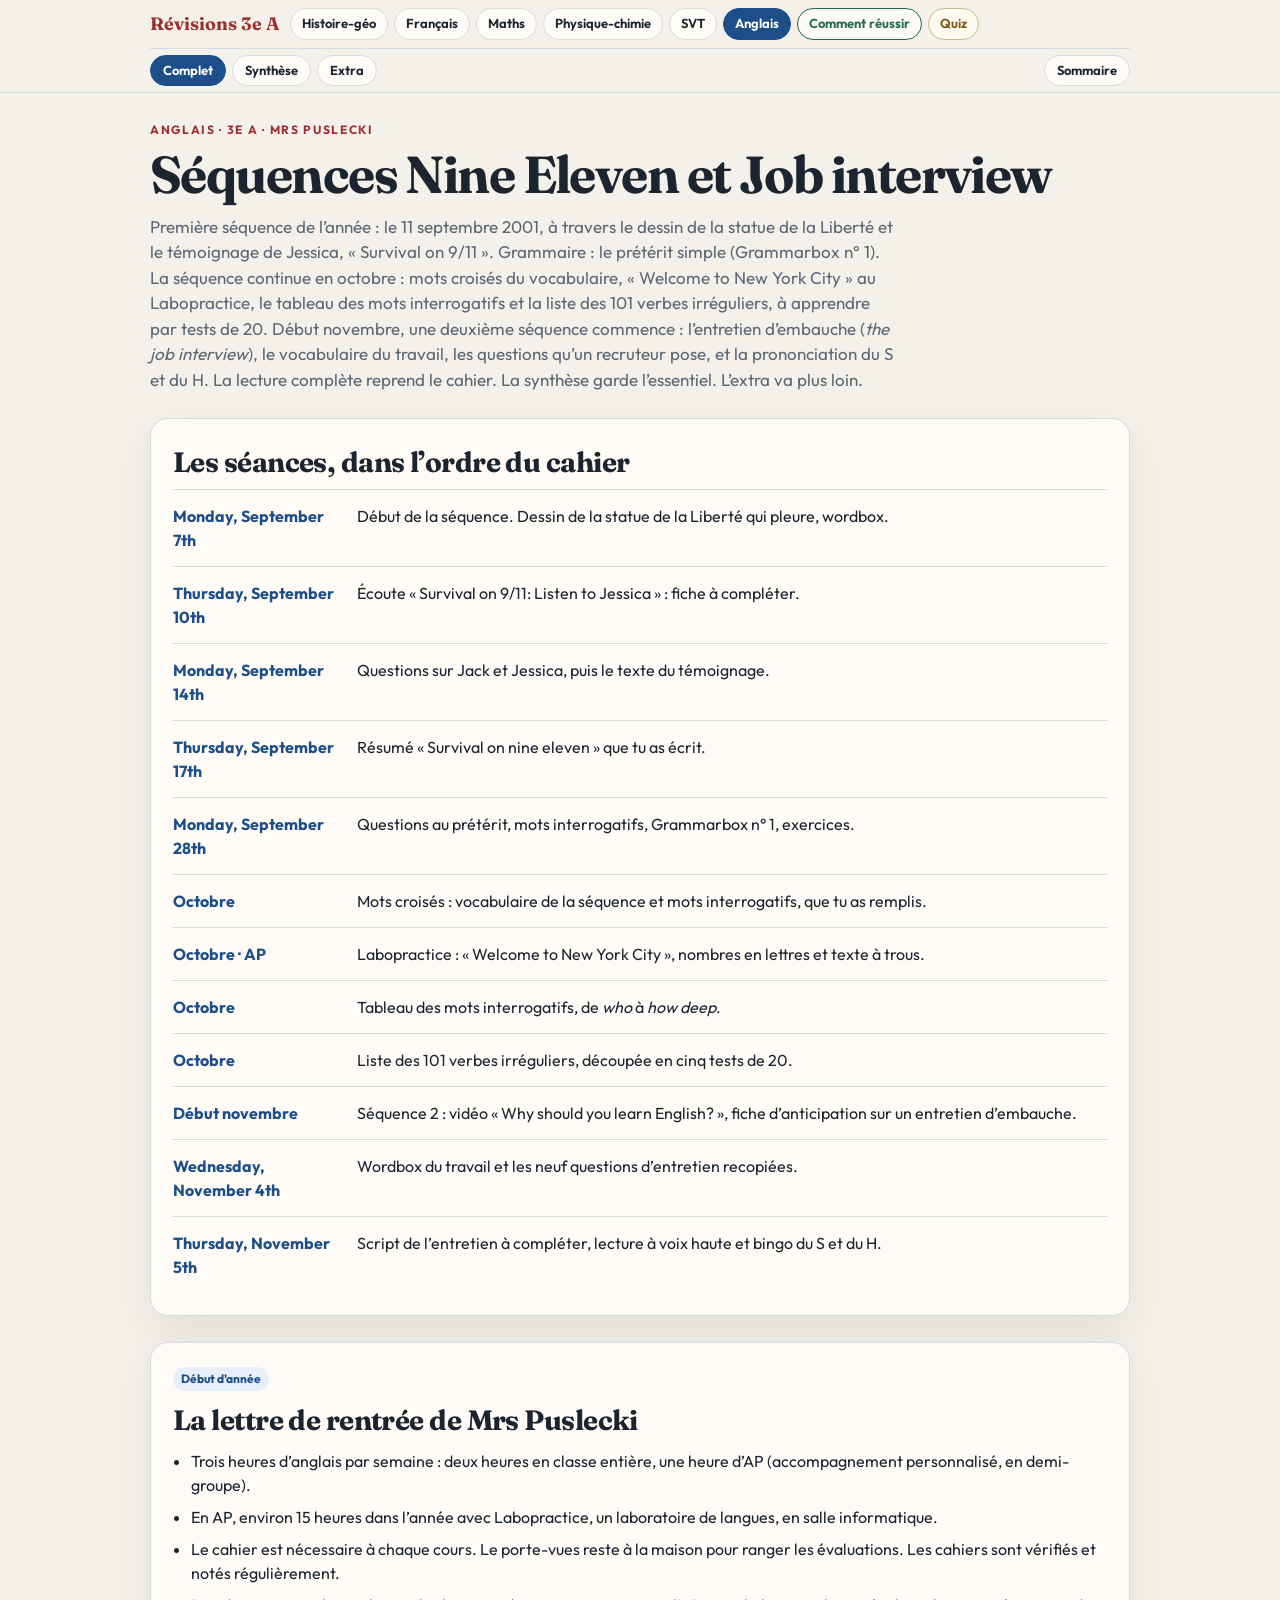
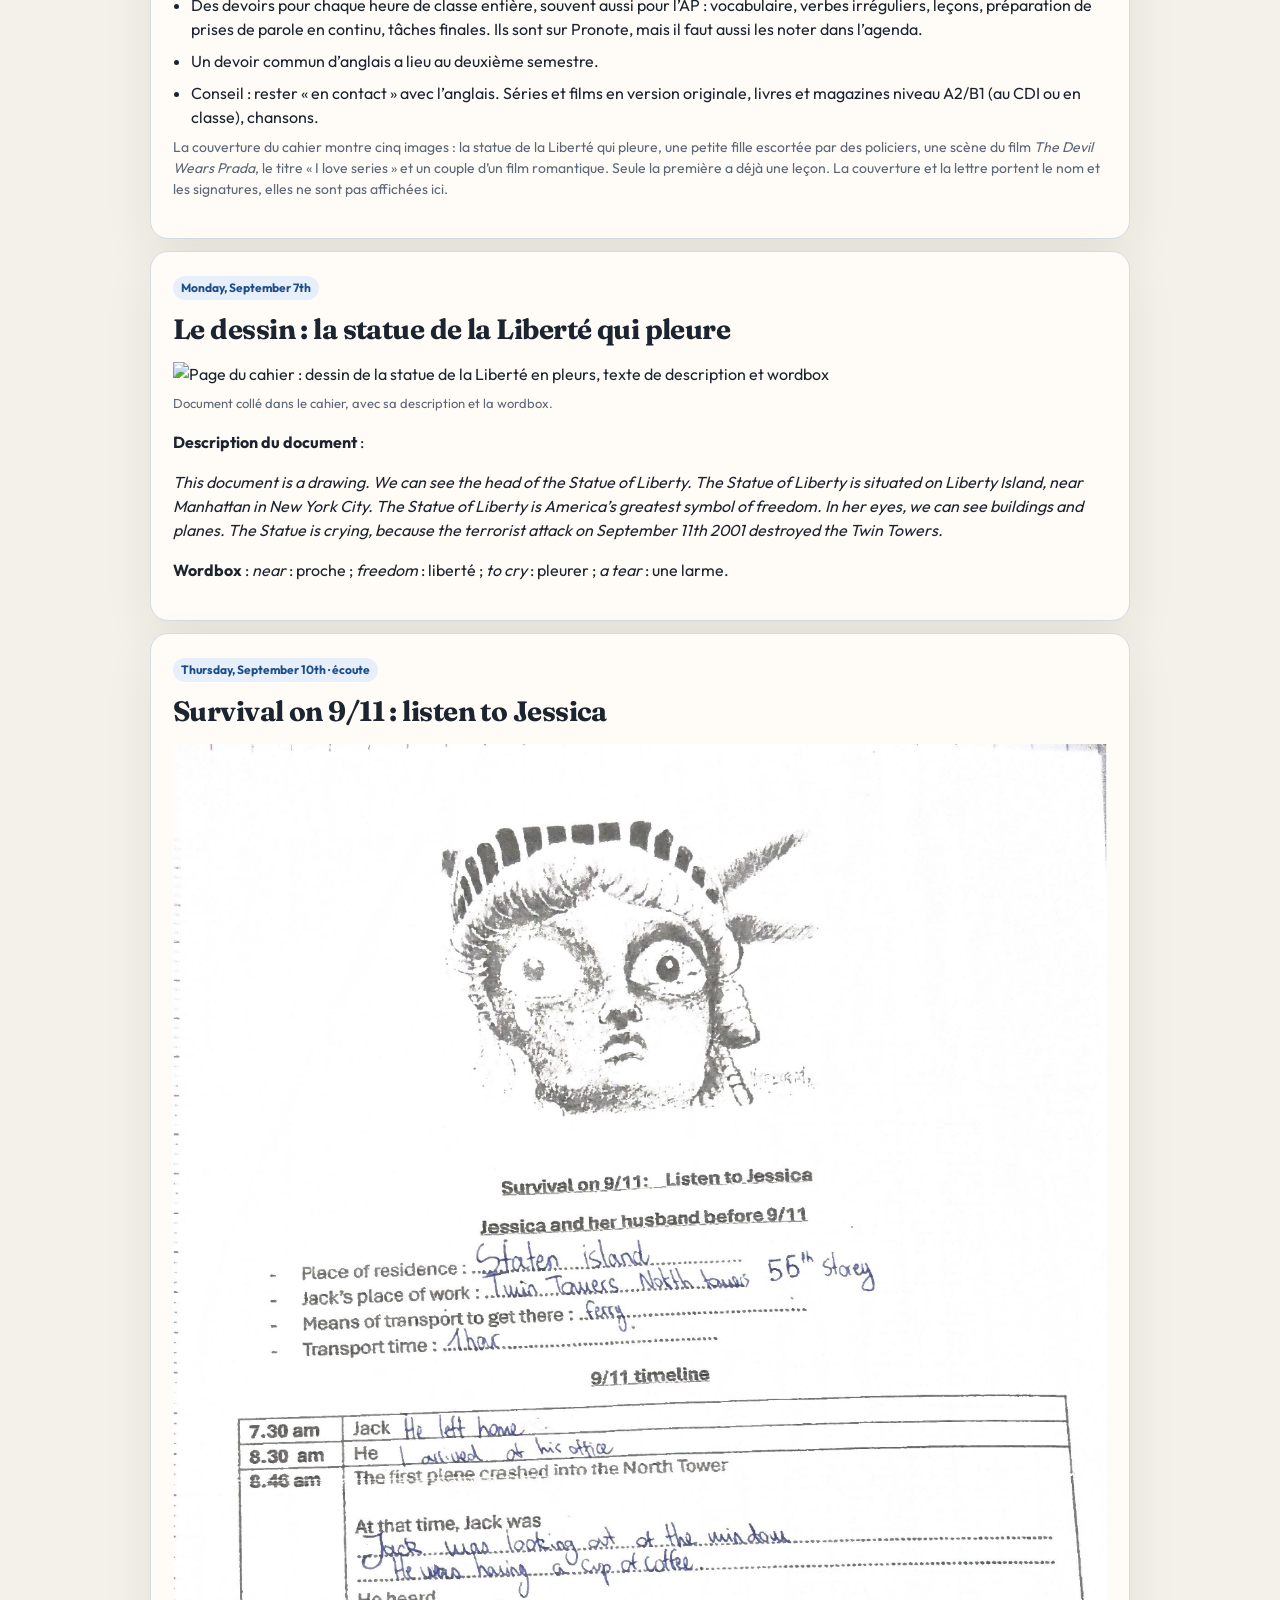
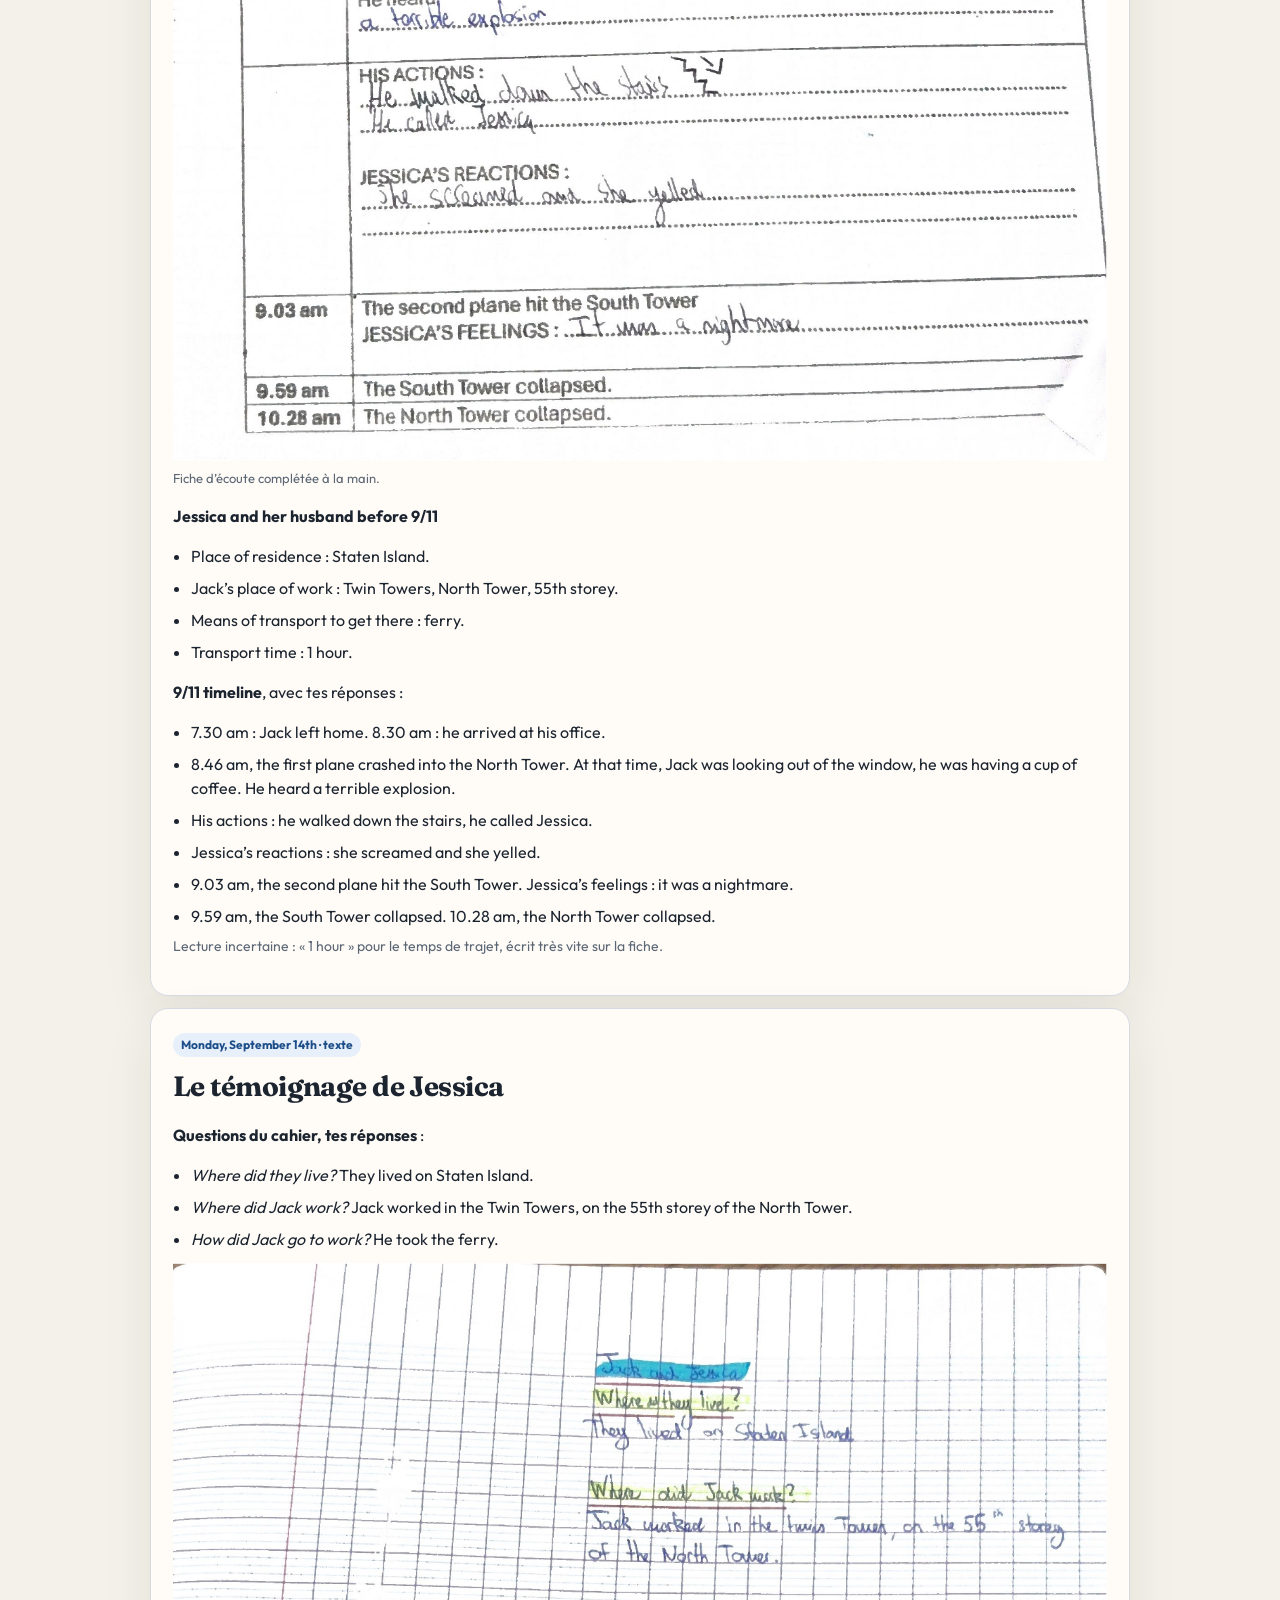
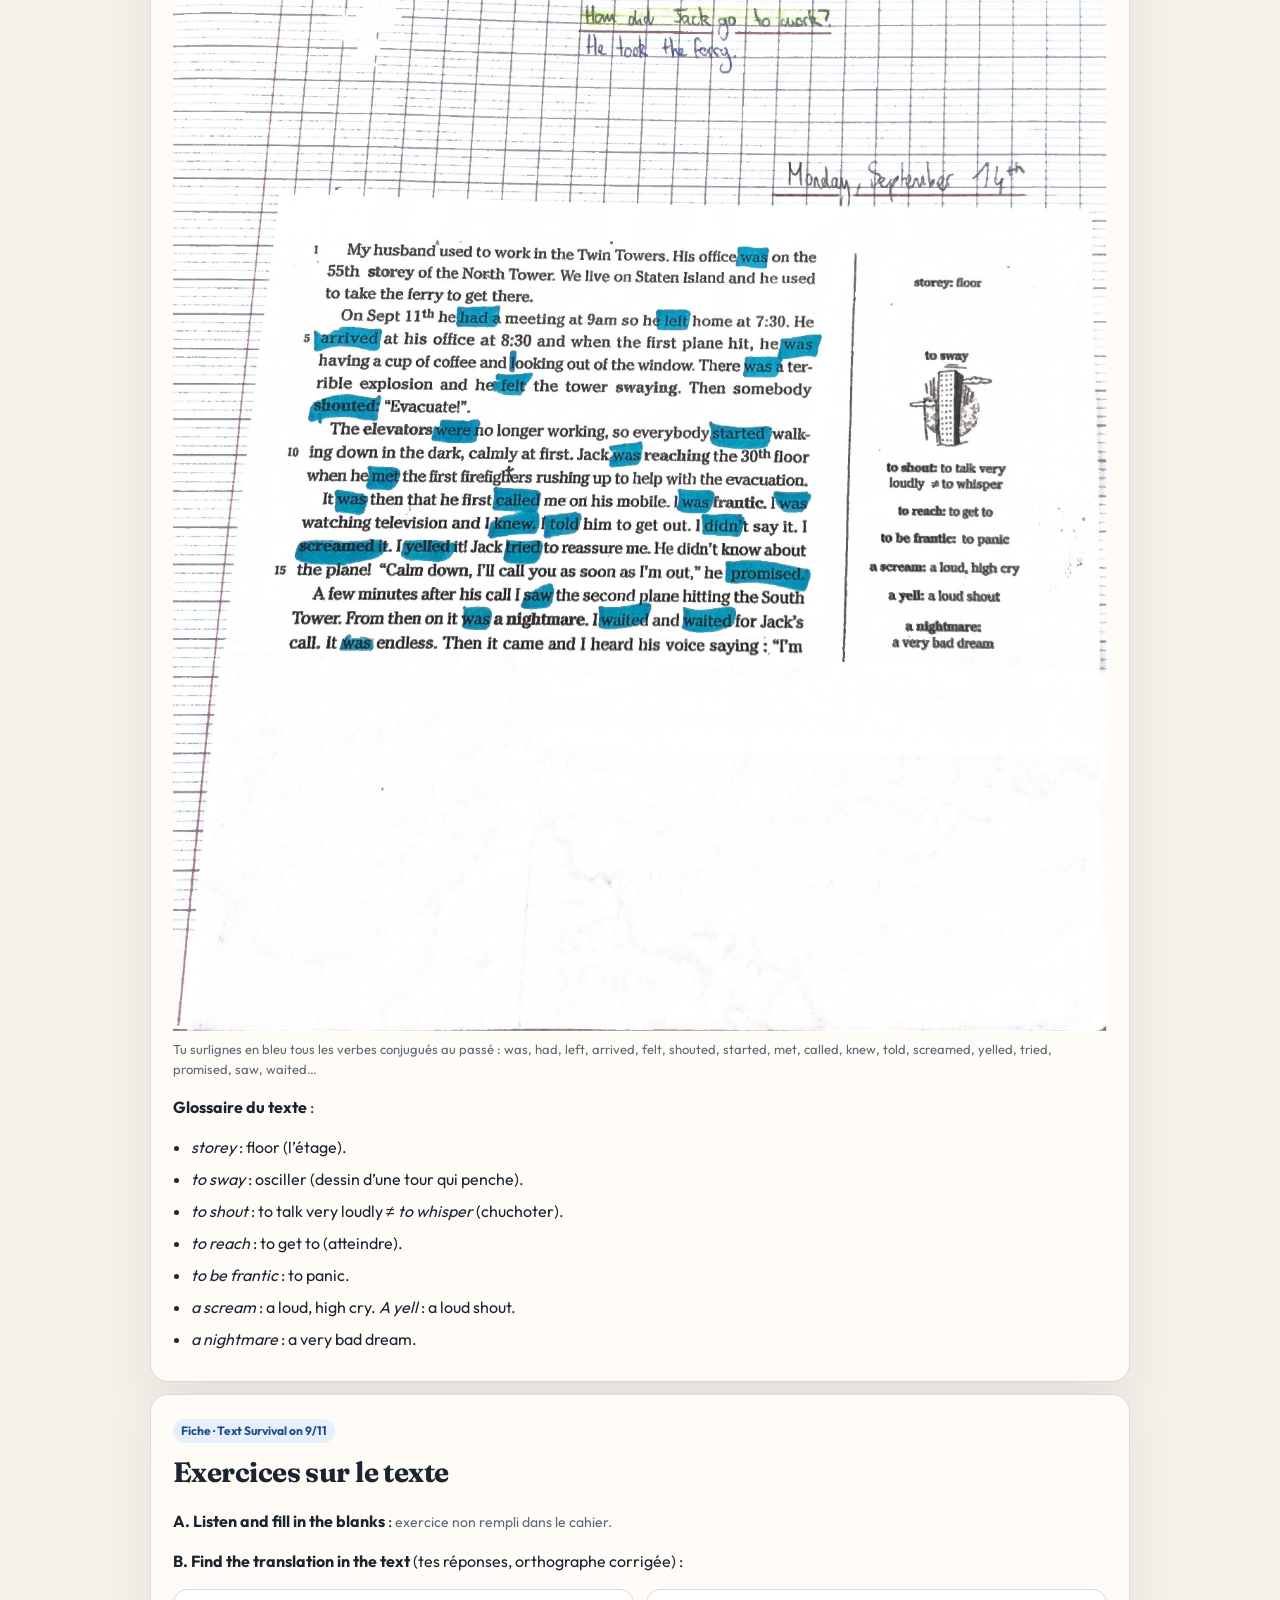
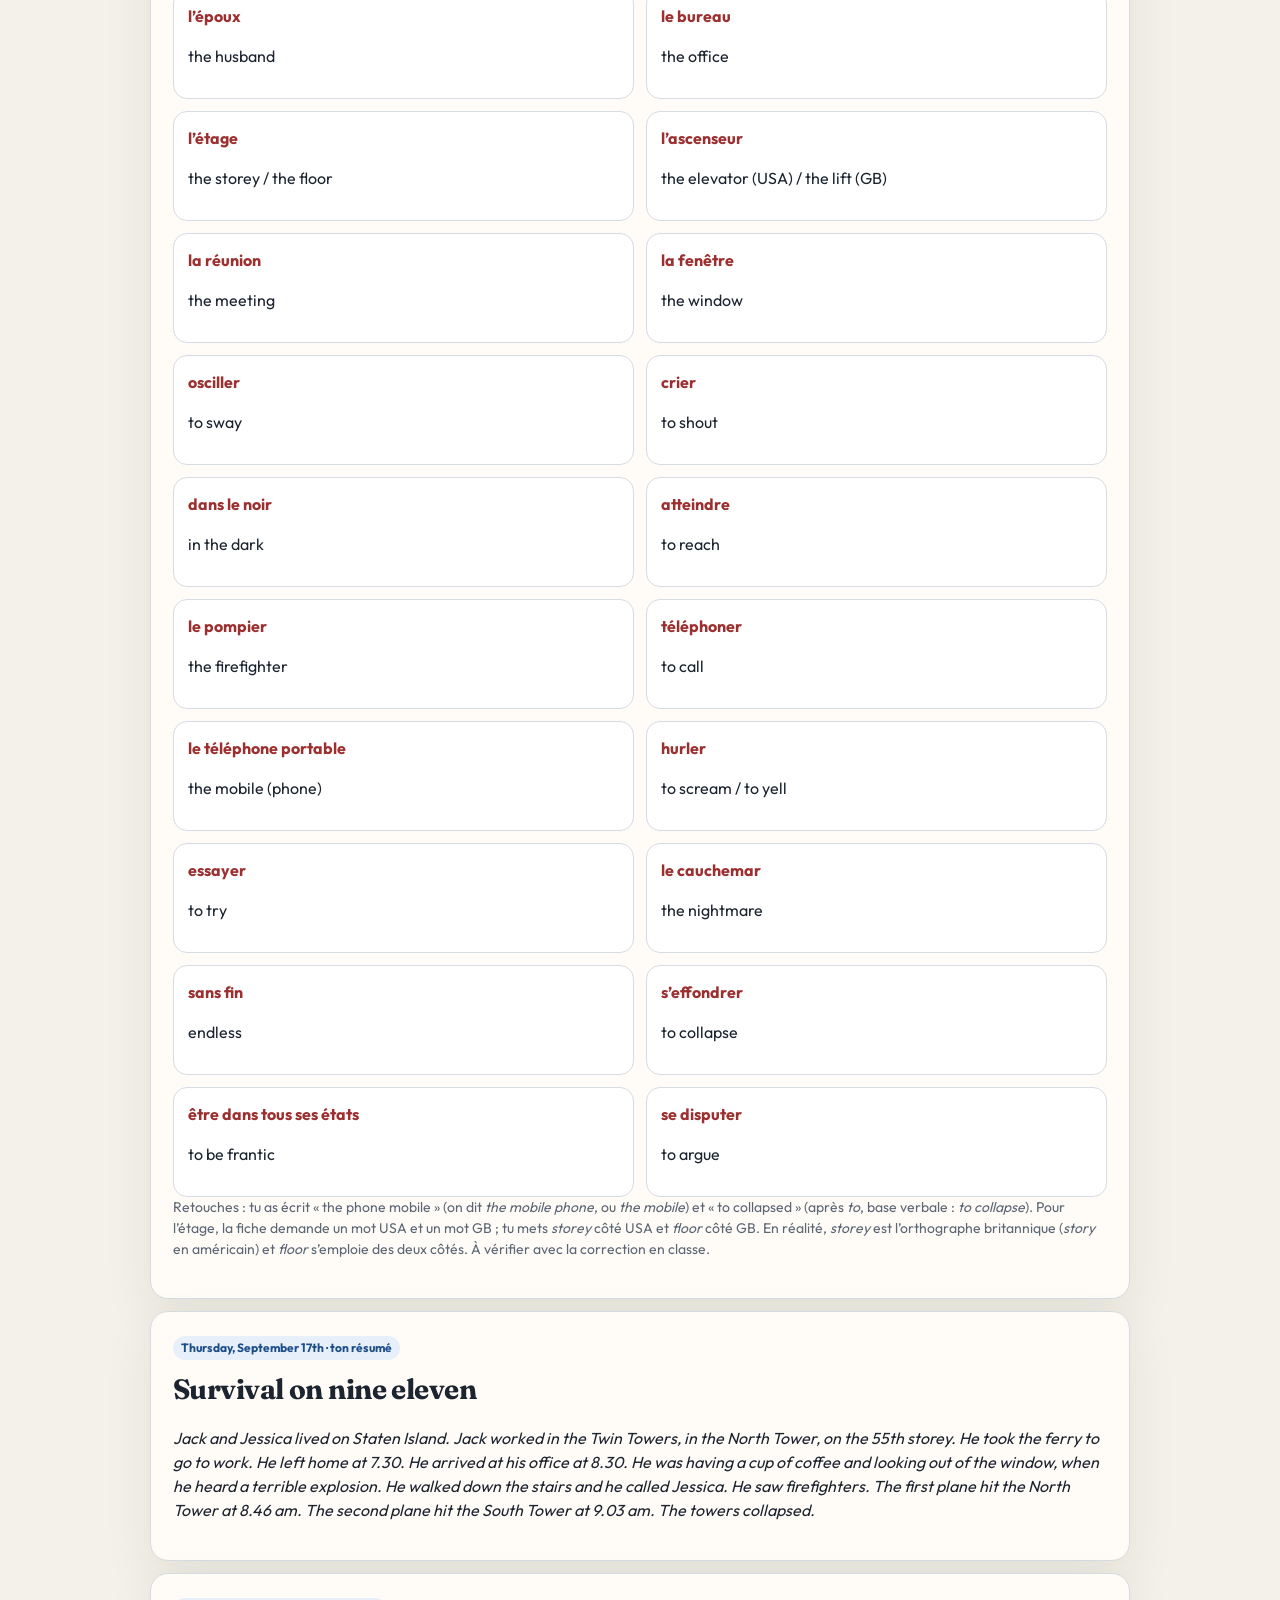
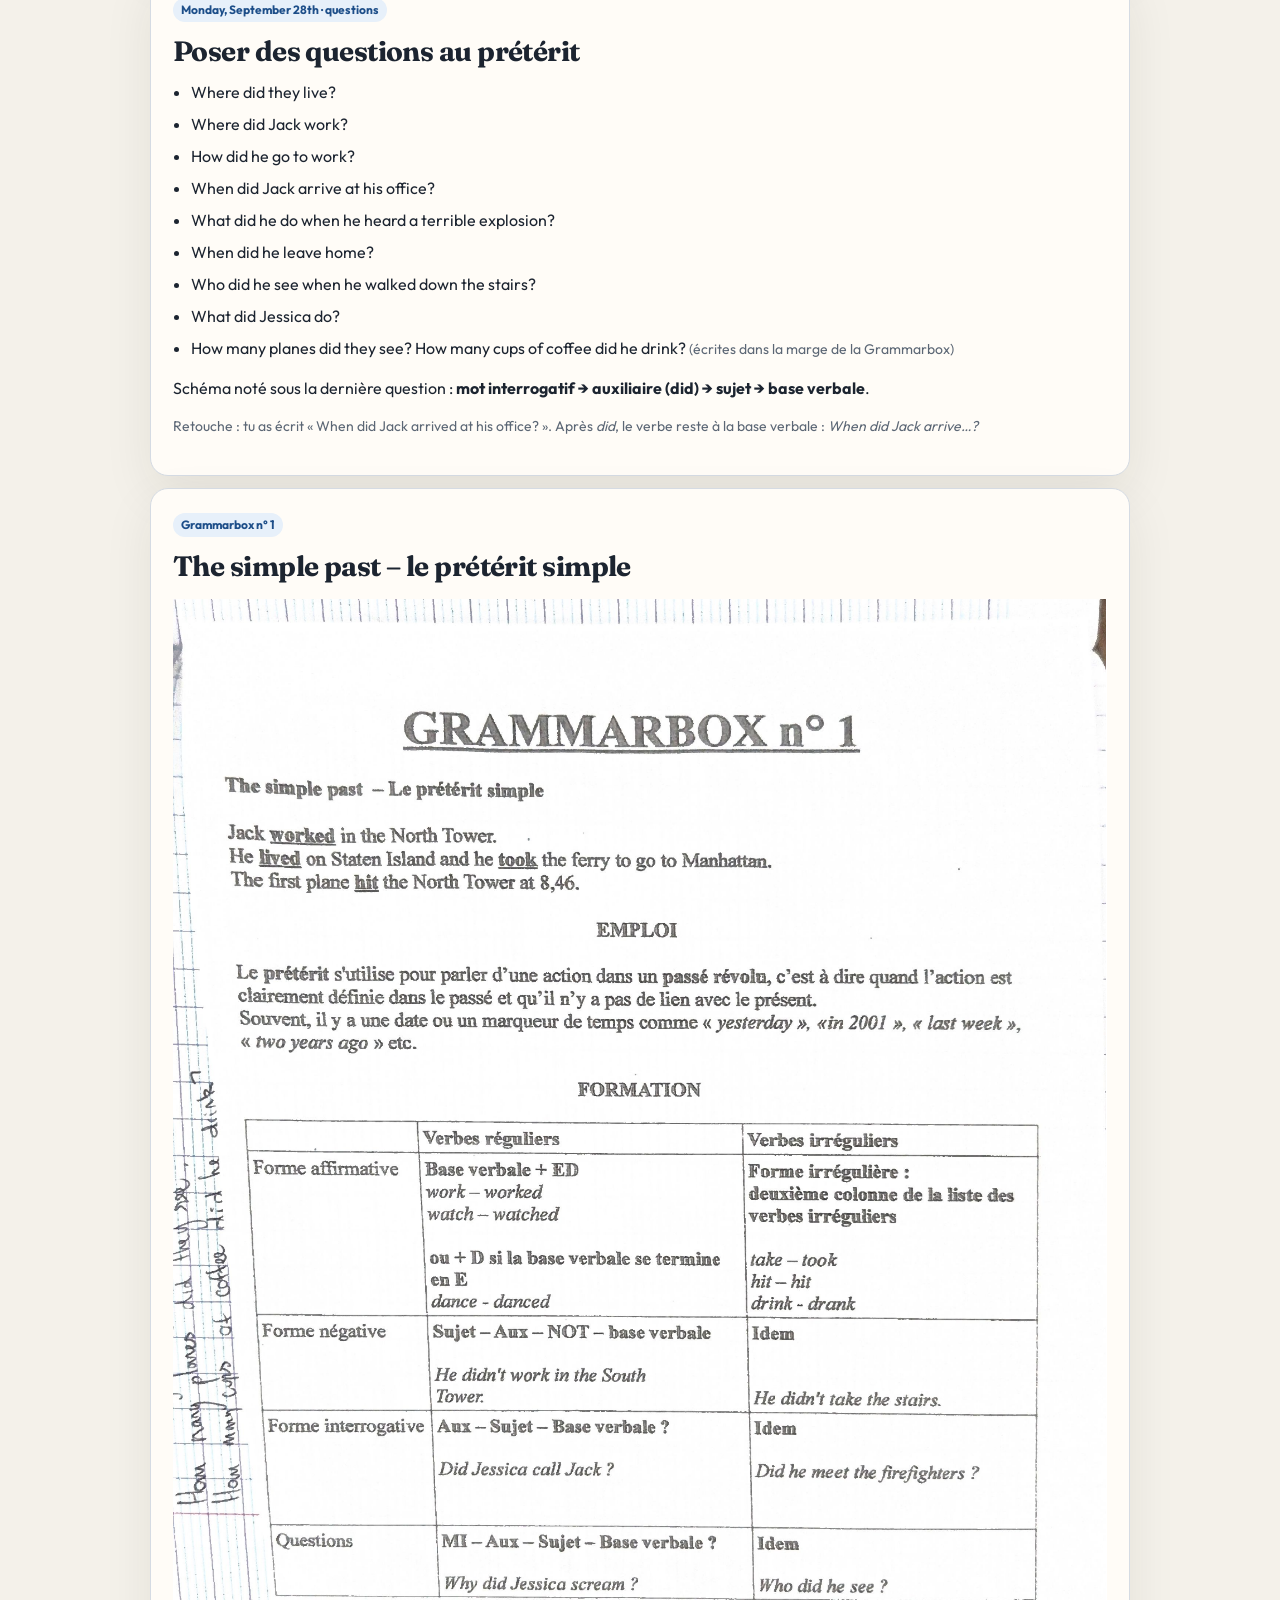
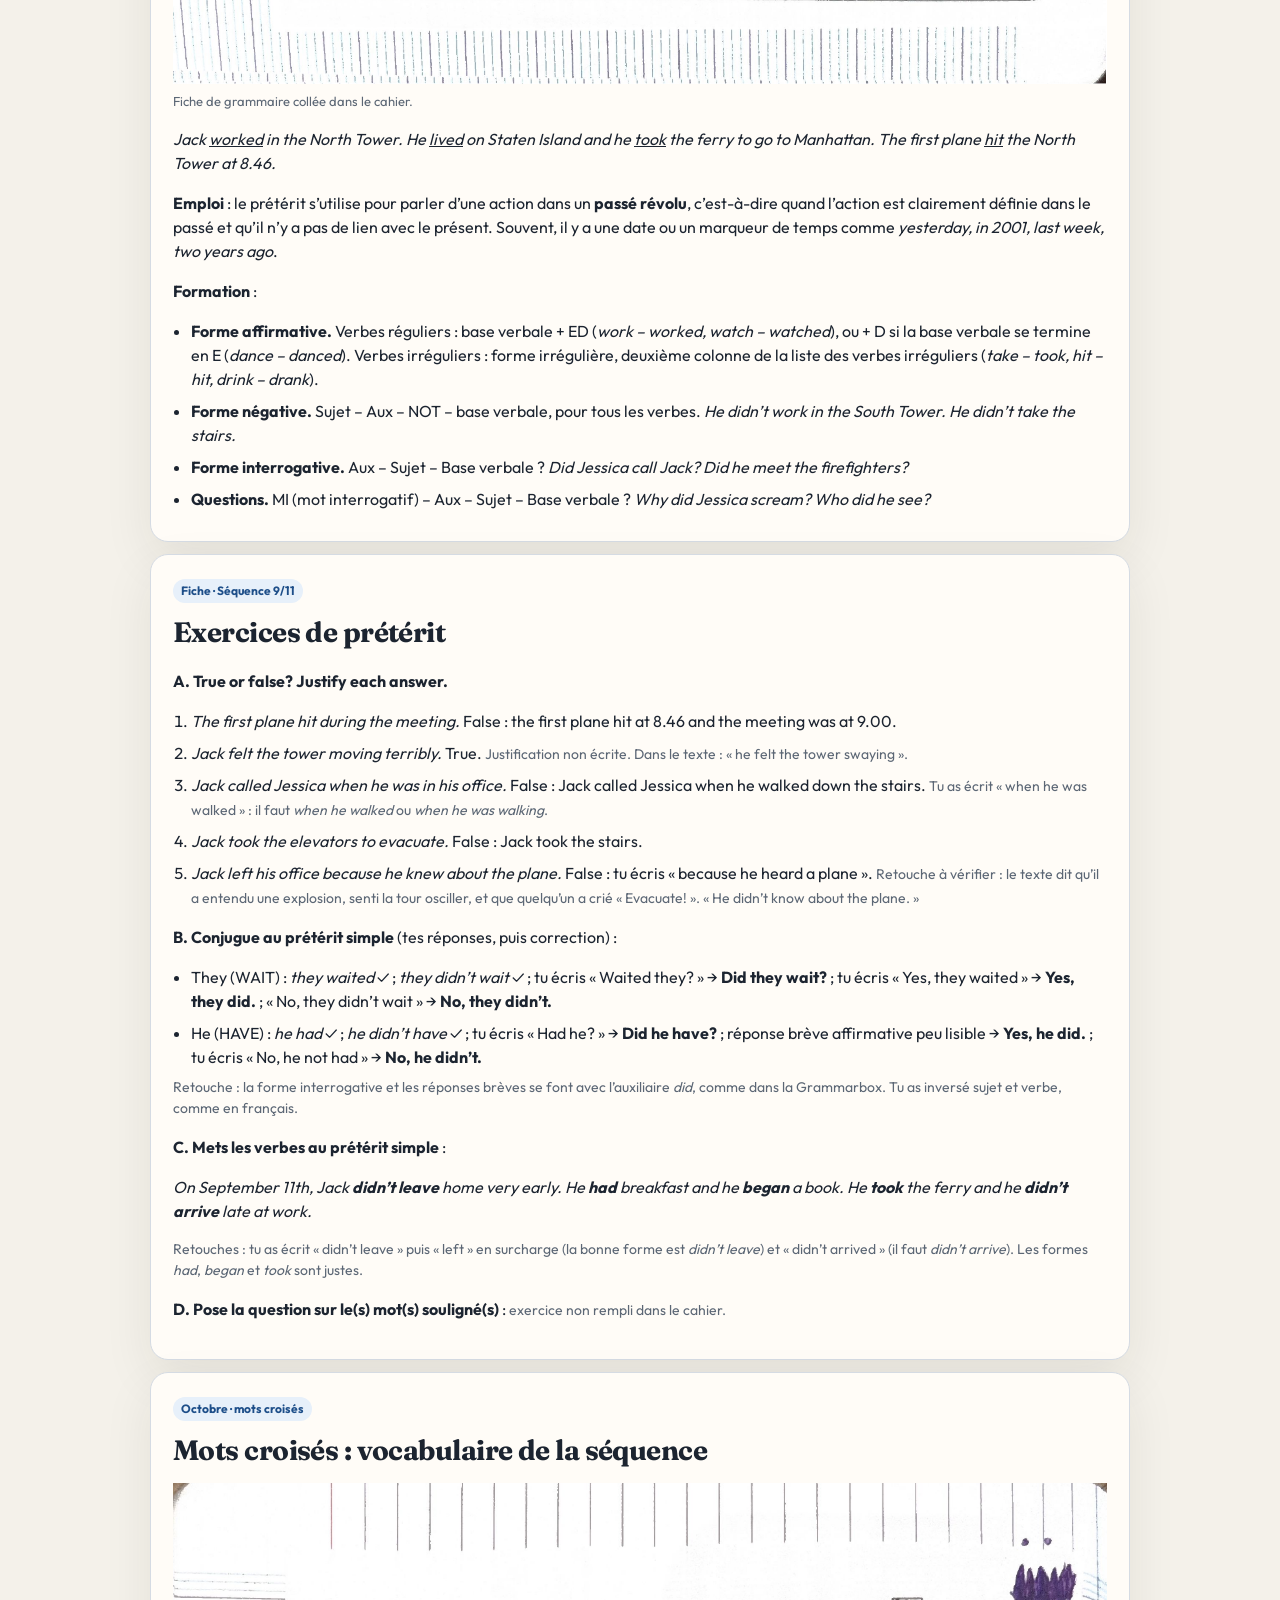
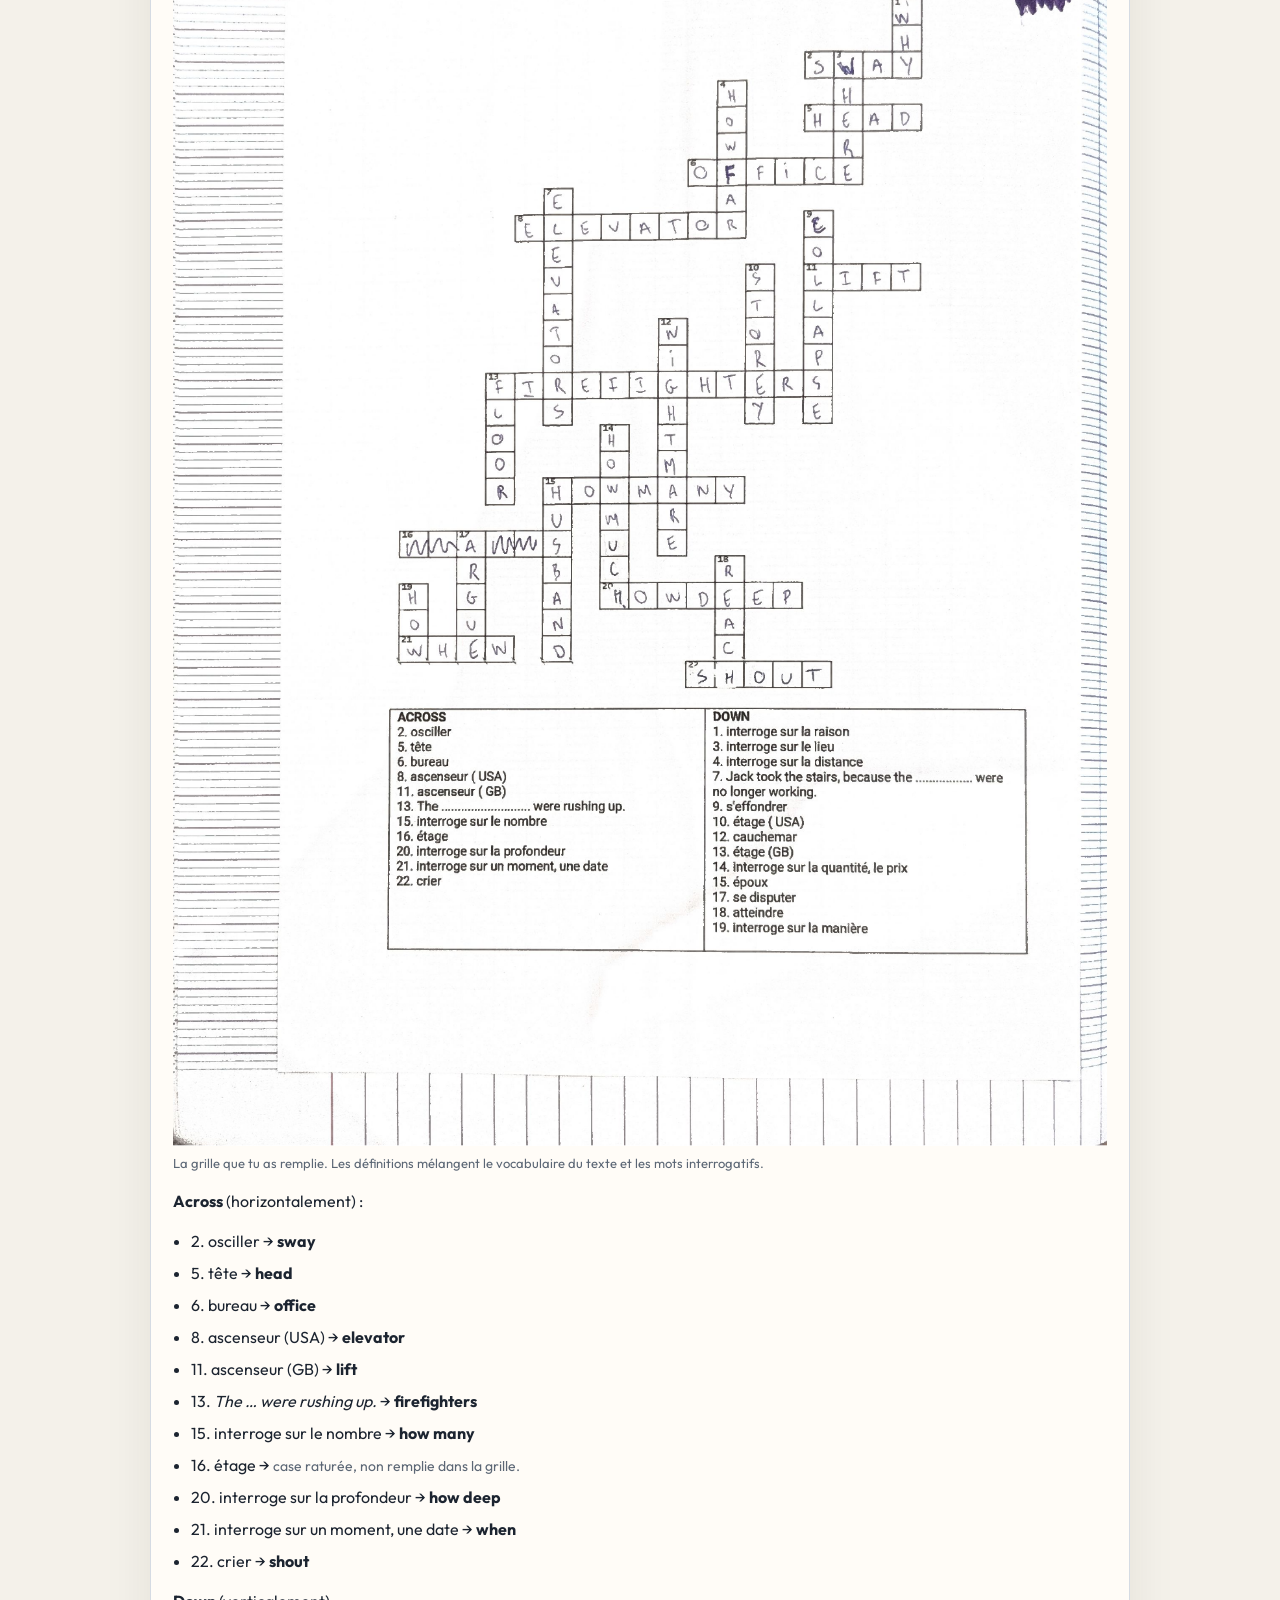
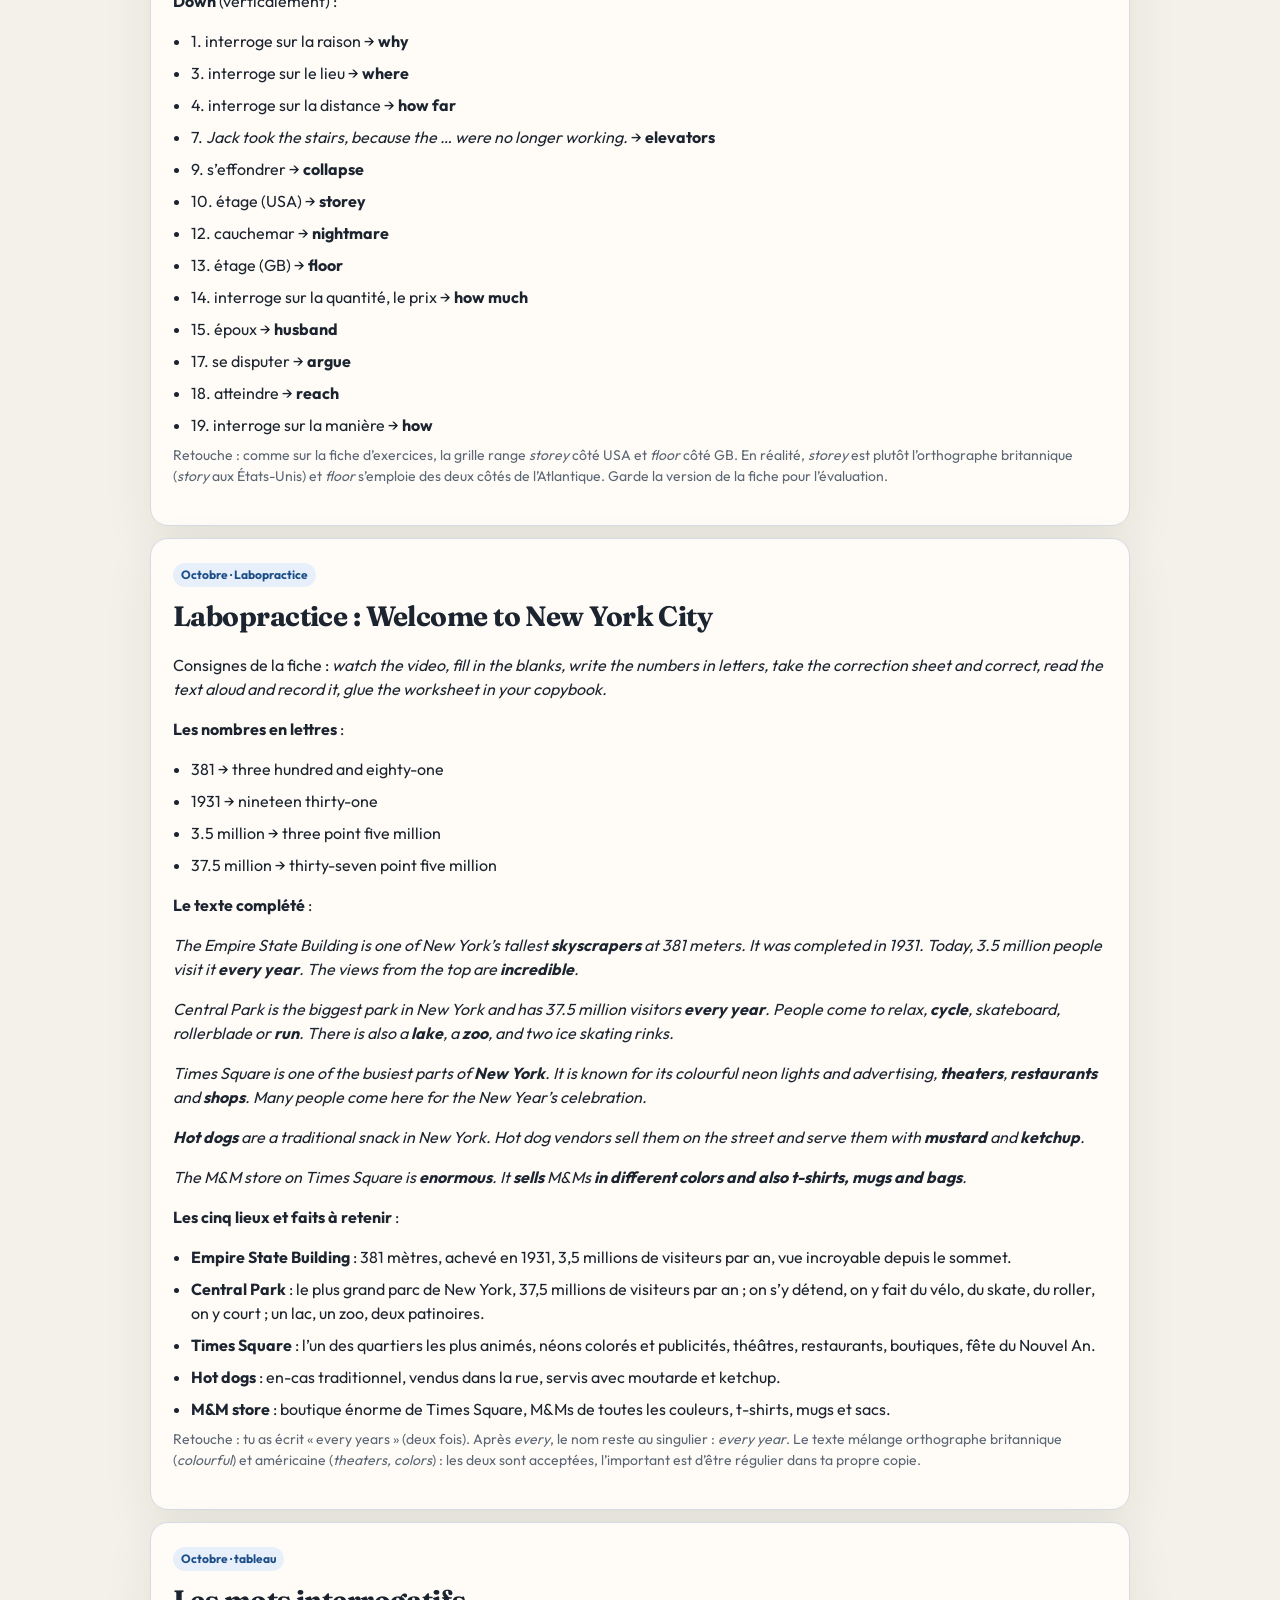
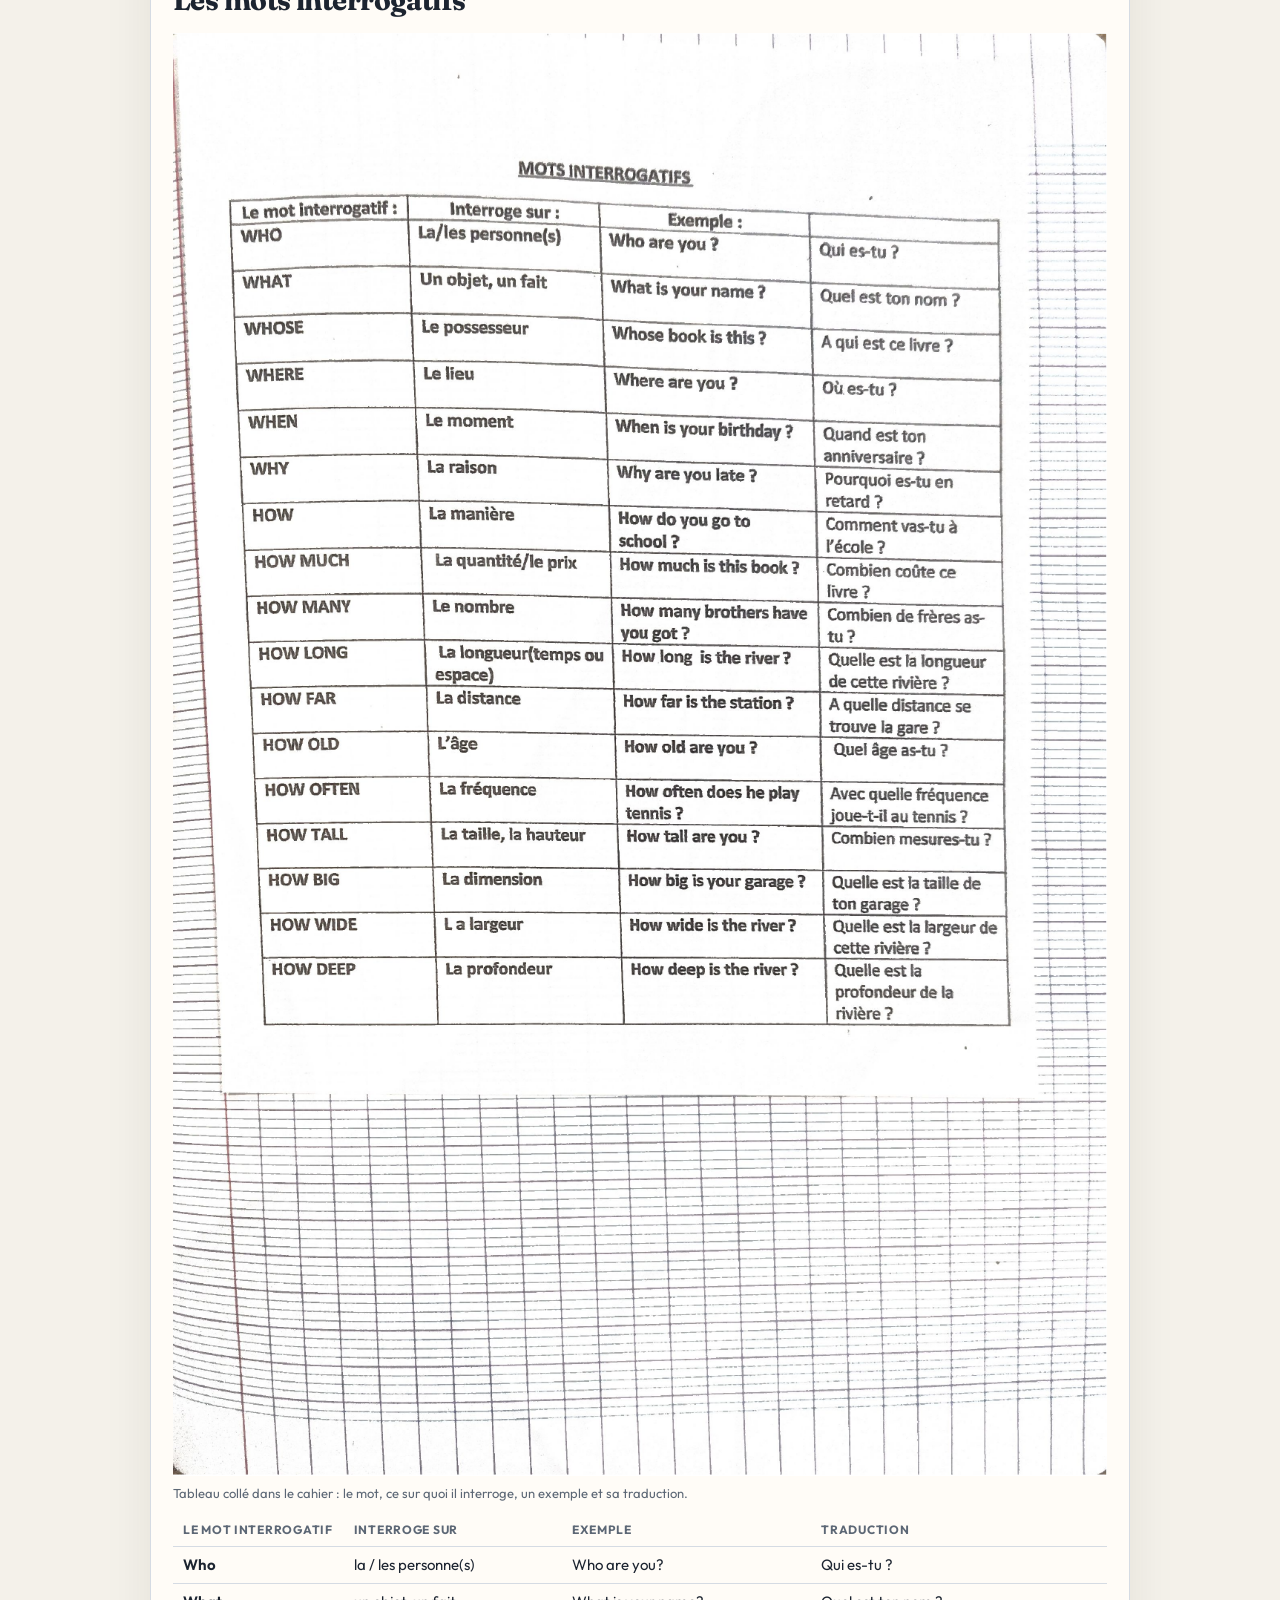
==== commit 3bde08f9: "Relecture approfondie : syntaxe, ordre chronologique/logique, rigueur des cours et QCM, v=22 Co-auth" ====
--- a/anglais/index.html
+++ b/anglais/index.html
@@ -8,7 +8,7 @@
   <link rel="preconnect" href="https://fonts.googleapis.com" />
   <link rel="preconnect" href="https://fonts.gstatic.com" crossorigin />
   <link href="https://fonts.googleapis.com/css2?family=Fraunces:opsz,wght@9..144,560;9..144,680&family=Outfit:wght@400;500;600;700&display=swap" rel="stylesheet" />
-  <link rel="stylesheet" href="../cahier.css?v=21" />
+  <link rel="stylesheet" href="../cahier.css?v=22" />
 </head>
 <body data-vue="complet" data-matiere="anglais">
   <div class="wrap">
@@ -76,7 +76,7 @@
             <li><strong>Affirmatif</strong> : verbe régulier = base verbale + <strong>ED</strong> (<em>work → worked</em>), ou + D si la base finit par E (<em>dance → danced</em>). Verbe irrégulier = 2e colonne de la liste (<em>take → took, hit → hit, drink → drank</em>).</li>
             <li><strong>Négatif</strong> : sujet + <strong>didn’t</strong> + base verbale. <em>He didn’t work in the South Tower.</em></li>
             <li><strong>Question</strong> : (mot interrogatif) + <strong>did</strong> + sujet + base verbale ? <em>Did Jessica call Jack? Why did Jessica scream?</em></li>
-            <li>Après <em>did</em> ou <em>didn’t</em>, le verbe reste à la base verbale : jamais de -ed.</li>
+            <li>Après <em>did</em> ou <em>didn’t</em>, le verbe reste à la base verbale : jamais de -ed ni de forme irrégulière. Attention : <em>be</em> fait exception et n’utilise jamais <em>did</em> (<em>was / were, wasn’t / weren’t, Was he…? / Were they…?</em>).</li>
           </ul>
         </article>
       </section>
@@ -347,7 +347,7 @@
           <p class="note">Retouche : la forme interrogative et les réponses brèves se font avec l’auxiliaire <em>did</em>, comme dans la Grammarbox. Tu as inversé sujet et verbe, comme en français.</p>
           <p><strong>C. Mets les verbes au prétérit simple</strong> :</p>
           <p lang="en"><em>On September 11th, Jack <strong>didn’t leave</strong> home very early. He <strong>had</strong> breakfast and he <strong>began</strong> a book. He <strong>took</strong> the ferry and he <strong>didn’t arrive</strong> late at work.</em></p>
-          <p class="note">Retouches : tu as écrit « didn’t leave » puis « left » en surcharge (la bonne forme est <em>didn’t leave</em>) et « didn’t arrived » (il faut <em>didn’t arrive</em>). had, began et took sont justes.</p>
+          <p class="note">Retouches : tu as écrit « didn’t leave » puis « left » en surcharge (la bonne forme est <em>didn’t leave</em>) et « didn’t arrived » (il faut <em>didn’t arrive</em>). Les formes <em>had</em>, <em>began</em> et <em>took</em> sont justes.</p>
           <p><strong>D. Pose la question sur le(s) mot(s) souligné(s)</strong> : <span class="note">exercice non rempli dans le cahier.</span></p>
         </article>
 
@@ -637,7 +637,7 @@
             <img src="../drive/files/18amgEXDgAzHn5Zq2C6w2gWtHeyGvA7Gw/pages/page-3.png" alt="Script de l’entretien d’embauche complété à la main, avec les cartes de bingo S et H" />
             <figcaption>« Listen to the conversation and complete the script. Don’t forget the S and H! » Les mots que tu as écrits sont ceux des trous.</figcaption>
           </figure>
-          <p>Le dialogue complet. Les mots où le candidat doit faire entendre un <strong>s</strong> ou un <strong>h</strong> sont en gras.</p>
+          <p>Le dialogue complet. Les mots des trous à compléter (où le candidat doit faire entendre un <strong>s</strong> final ou un <strong>h</strong> initial) sont en gras.</p>
           <ul class="bullets" lang="en">
             <li><strong>Secretary:</strong> Gentlemen, Jean-François Charles is next.</li>
             <li><strong>Recruiter #2:</strong> Please show him in.</li>
@@ -669,9 +669,9 @@
           <span class="tag">Extra · culture</span>
           <h2>September 11th, 2001</h2>
           <ul class="bullets">
-            <li>Ce matin-là, 19 terroristes d’Al-Qaïda détournent quatre avions de ligne. Deux frappent les tours du World Trade Center à New York, un troisième le Pentagone près de Washington. Le quatrième s’écrase en Pennsylvanie, après la révolte des passagers.</li>
+            <li>Ce matin-là, 19 terroristes d’Al-Qaïda détournent quatre avions de ligne. Deux frappent les tours jumelles (<em>Twin Towers</em>) du World Trade Center à New York, un troisième le Pentagone près de Washington D.C. Le quatrième (le vol 93) s’écrase à Shanksville, en Pennsylvanie, après la révolte des passagers.</li>
             <li>Près de 3&nbsp;000 personnes sont tuées, dont plus de 340 pompiers de New York.</li>
-            <li>À l’emplacement des tours, on trouve aujourd’hui le <em>9/11 Memorial</em> (deux bassins à la place des tours) et le <em>One World Trade Center</em>, haut de 1&nbsp;776 pieds, en référence à l’année de l’indépendance américaine.</li>
+            <li>À l’emplacement des tours détruites, surnommé <em>Ground Zero</em>, on trouve aujourd’hui le <em>9/11 Memorial</em> (deux bassins à la place des tours) et le <em>One World Trade Center</em>, haut de 1&nbsp;776 pieds, en référence à l’année de l’indépendance américaine.</li>
             <li>Les Américains écrivent la date mois/jour : <em>9/11</em> se lit <em>nine eleven</em>. Les Britanniques écriraient 11/9.</li>
             <li>La statue de la Liberté, <em>Lady Liberty</em>, a été offerte par la France aux États-Unis et inaugurée en 1886. Elle a été conçue par Bartholdi, avec une structure de Gustave Eiffel.</li>
           </ul>
@@ -730,7 +730,7 @@
           <ul class="bullets">
             <li><strong>How much</strong> + nom <strong>indénombrable</strong> (ce qui ne se compte pas : <em>water, time, money, bread</em>) : <em>How much money have you got?</em> Et pour le prix : <em>How much is it?</em></li>
             <li><strong>How many</strong> + nom <strong>dénombrable</strong> au pluriel (ce qui se compte) : <em>How many brothers? How many planes did they see?</em></li>
-            <li><strong>What</strong> pose une question ouverte, <strong>which</strong> suppose un choix limité : <em>What colour do you like?</em> (en général) ; <em>Which colour do you want, red or blue?</em> (parmi ces deux).</li>
+            <li><strong>What</strong> pose une question ouverte, <strong>which</strong> suppose un choix limité : <em>What colour do you like?</em> (en général) ; <em>Which colour do you want, red or blue?</em> (parmi ces deux), ou dans la séquence 2 : <em>Which job are you applying for?</em> On forme aussi des expressions interrogatives composées : <strong>what time</strong> / <strong>at what time</strong> (à quelle heure : <em>At what time did Jack leave home?</em>) et <strong>what kind of</strong> / <strong>what type of</strong> (quel genre, quel type de : <em>What type of work schedule are you looking for?</em>).</li>
             <li><strong>Hundred et and</strong> : en anglais britannique, on dit <em>and</em> après <em>hundred</em> : <em>three hundred and eighty-one</em>. Les Américains disent souvent <em>three hundred eighty-one</em>. <em>Hundred, thousand, million</em> restent au singulier après un nombre : <em>three hundred</em>, <em>thirty-seven point five million</em>.</li>
             <li><strong>Les années</strong> se lisent par paires de deux chiffres : <em>1931 = nineteen thirty-one</em>, <em>1886 = eighteen eighty-six</em>. Exceptions : <em>2000 = two thousand</em>, <em>2001 = two thousand and one</em>, puis à partir de 2010 les deux usages existent (<em>twenty ten</em> ou <em>two thousand and ten</em>).</li>
             <li><strong>La décimale</strong> s’écrit avec un point et se lit <em>point</em> : <em>3.5 = three point five</em>. La virgule sert aux milliers : <em>37,500,000</em>.</li>
@@ -770,6 +770,6 @@
     </footer>
   </div>
 
-  <script src="../cahier.js?v=21"></script>
+  <script src="../cahier.js?v=22"></script>
 </body>
 </html>
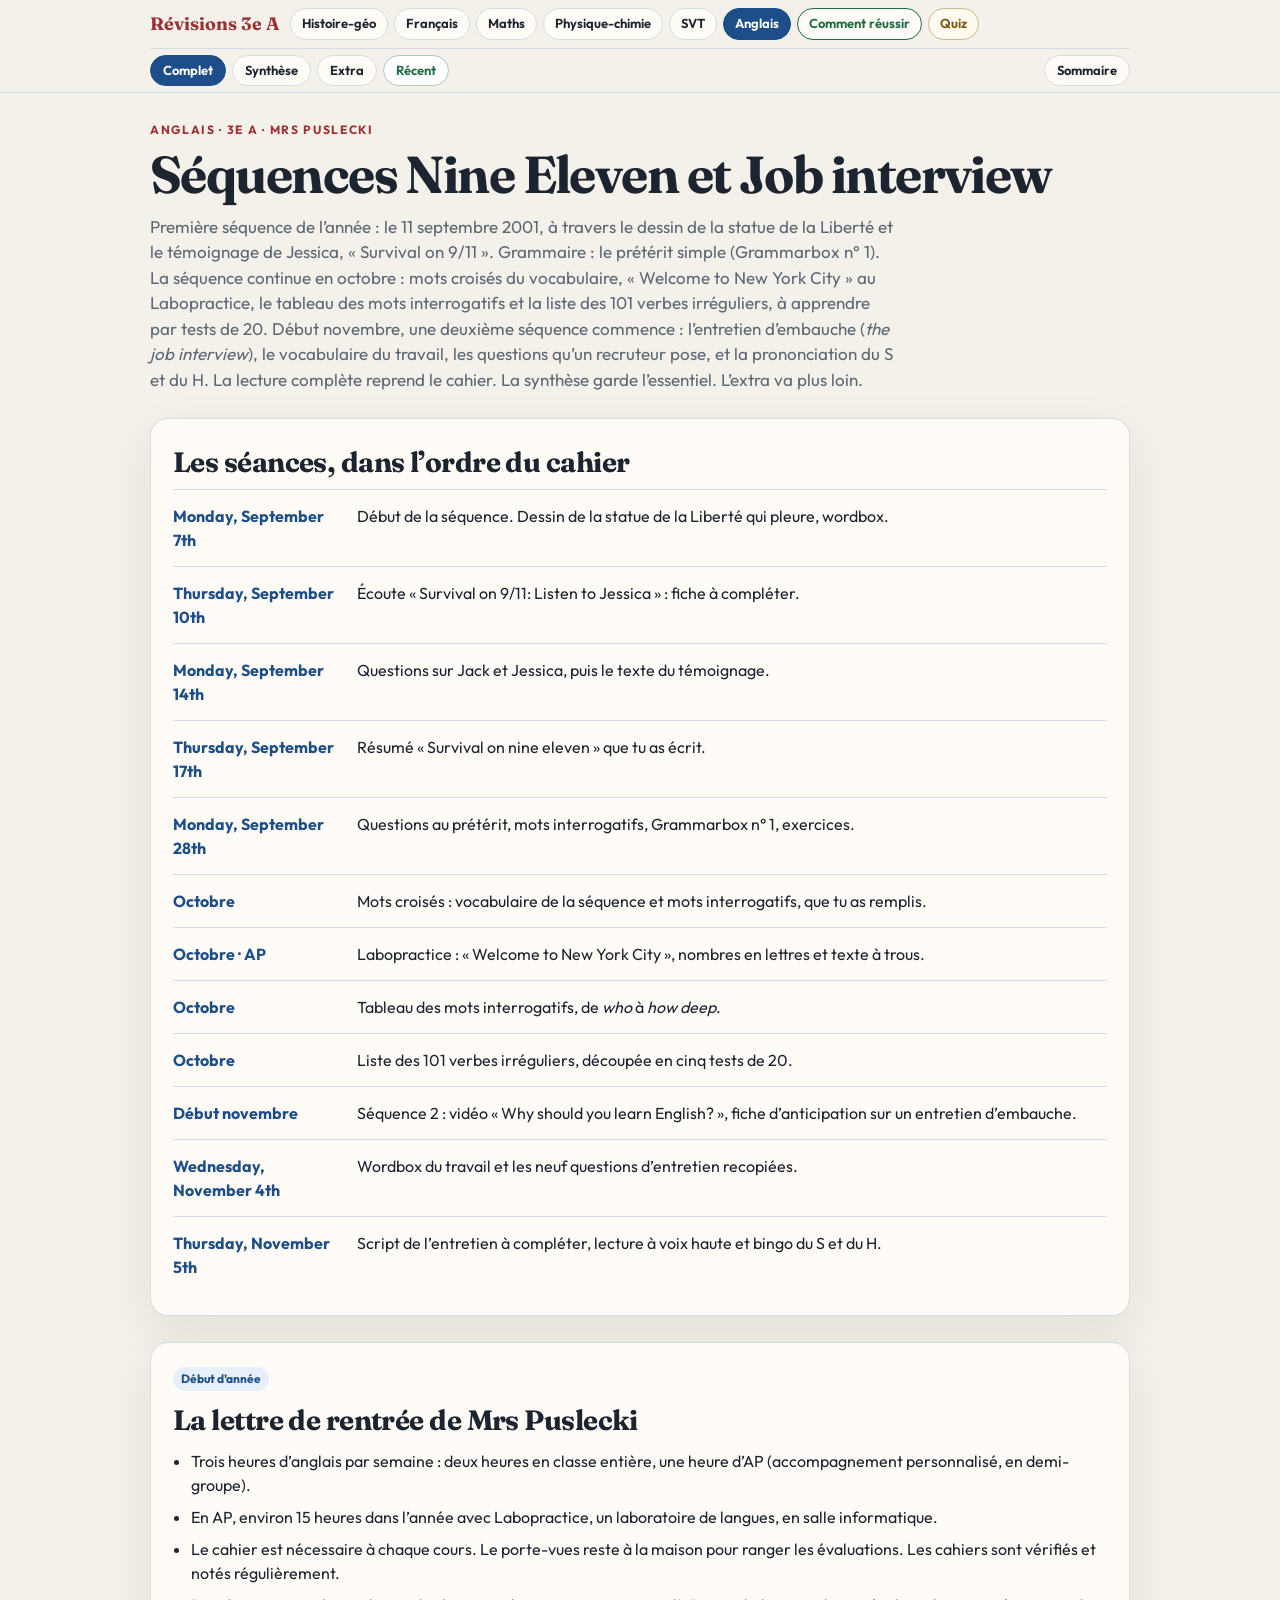
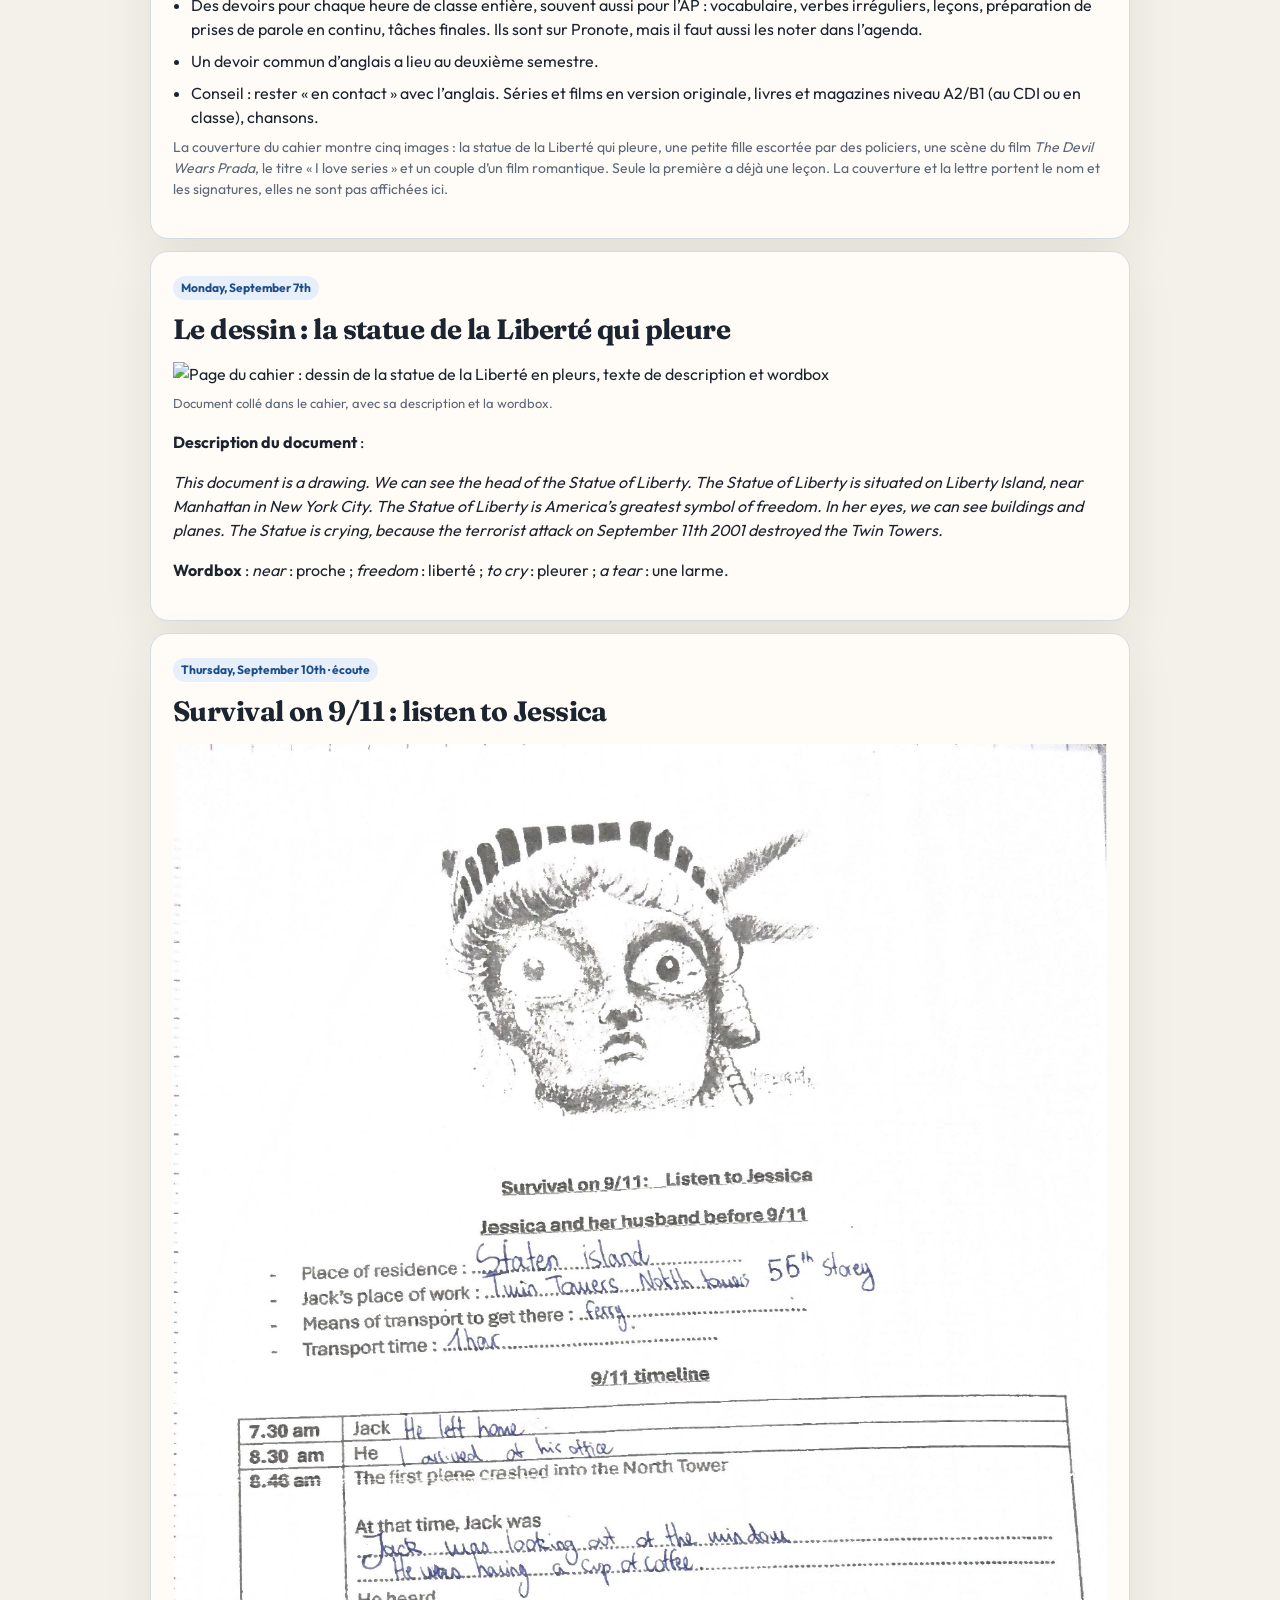
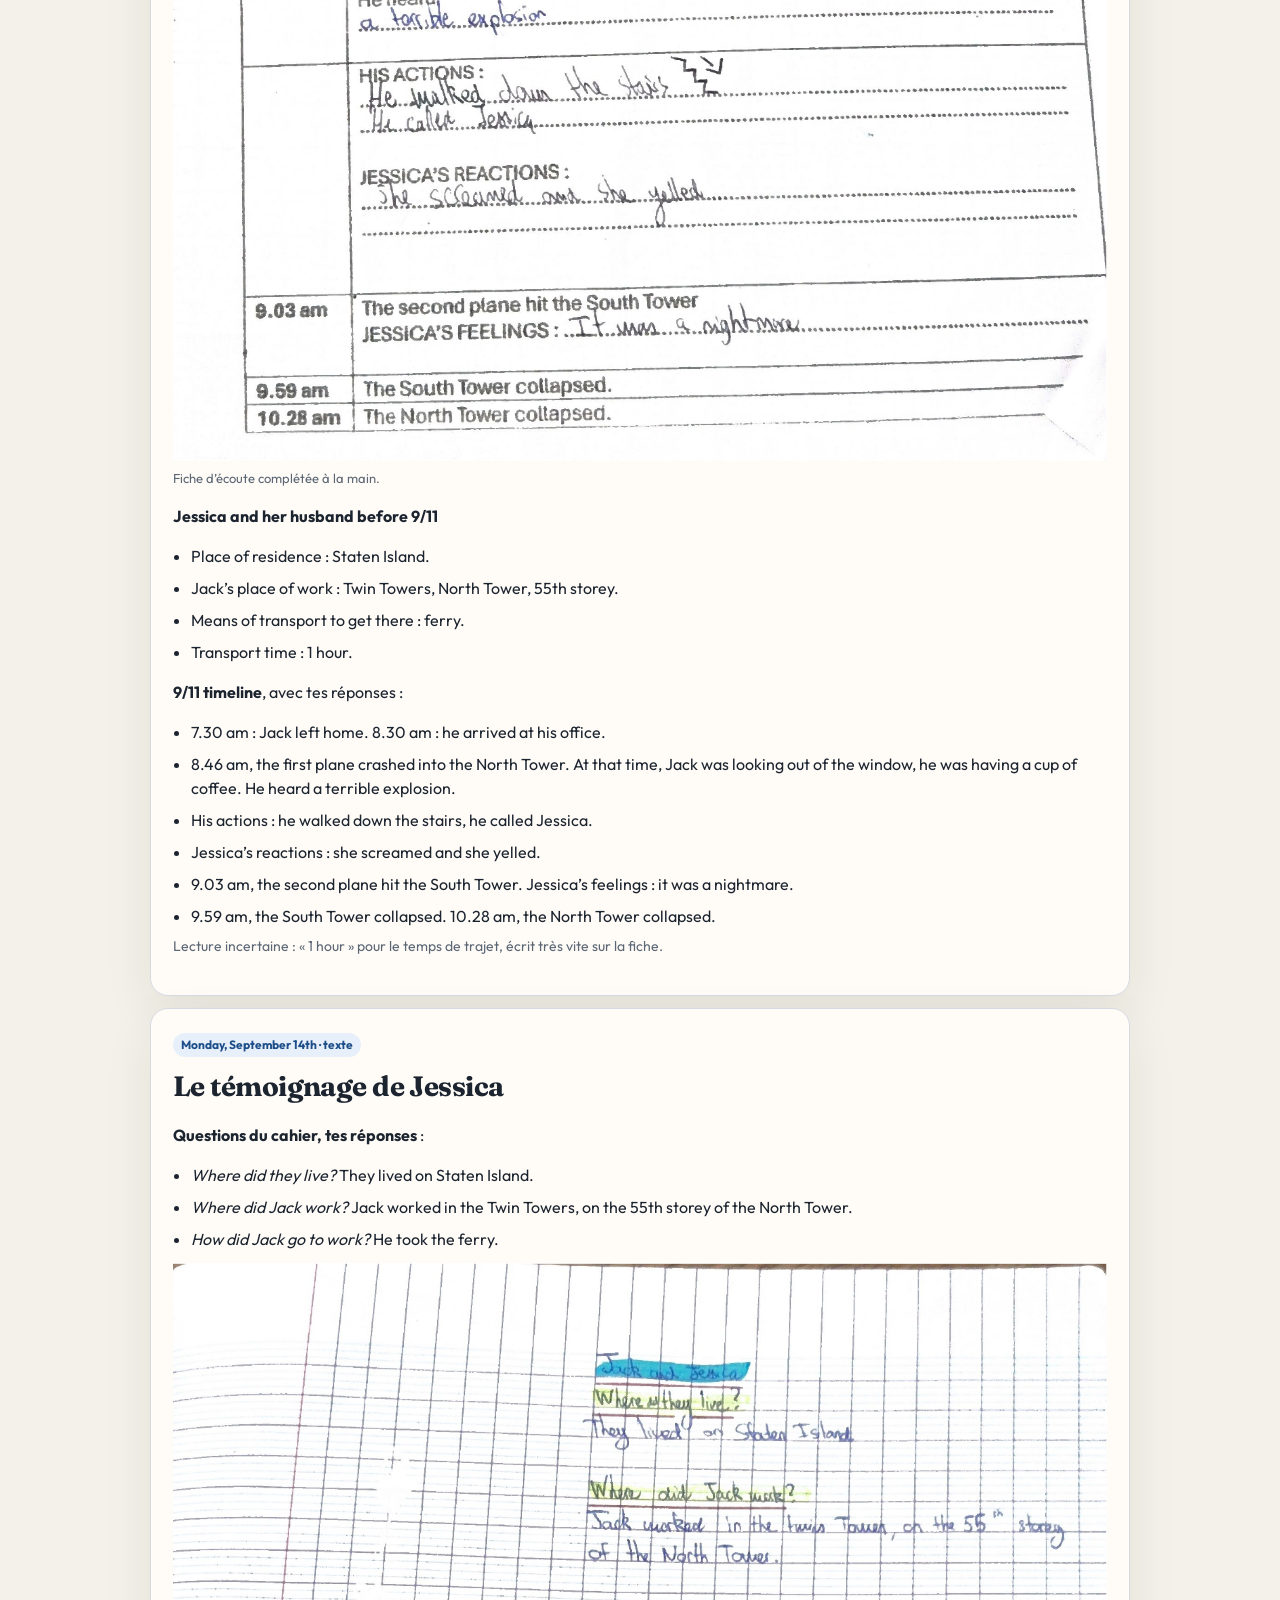
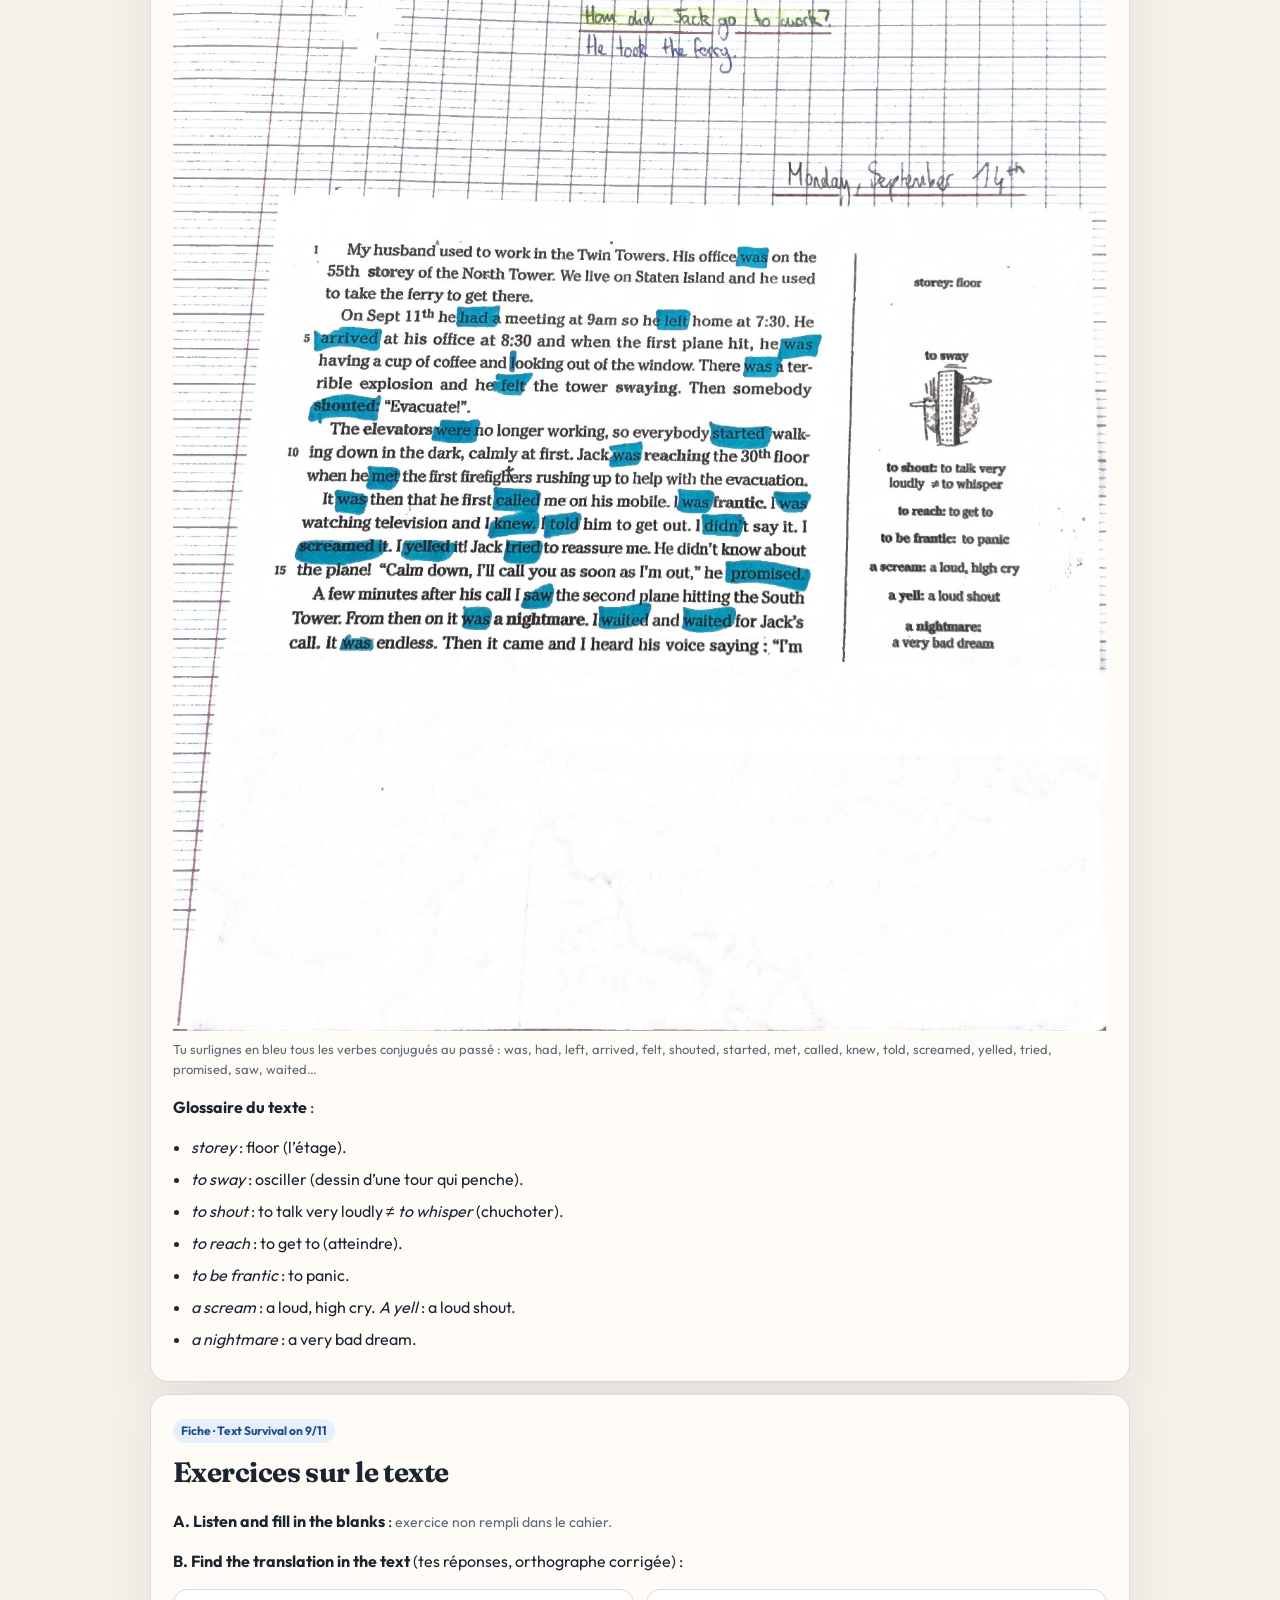
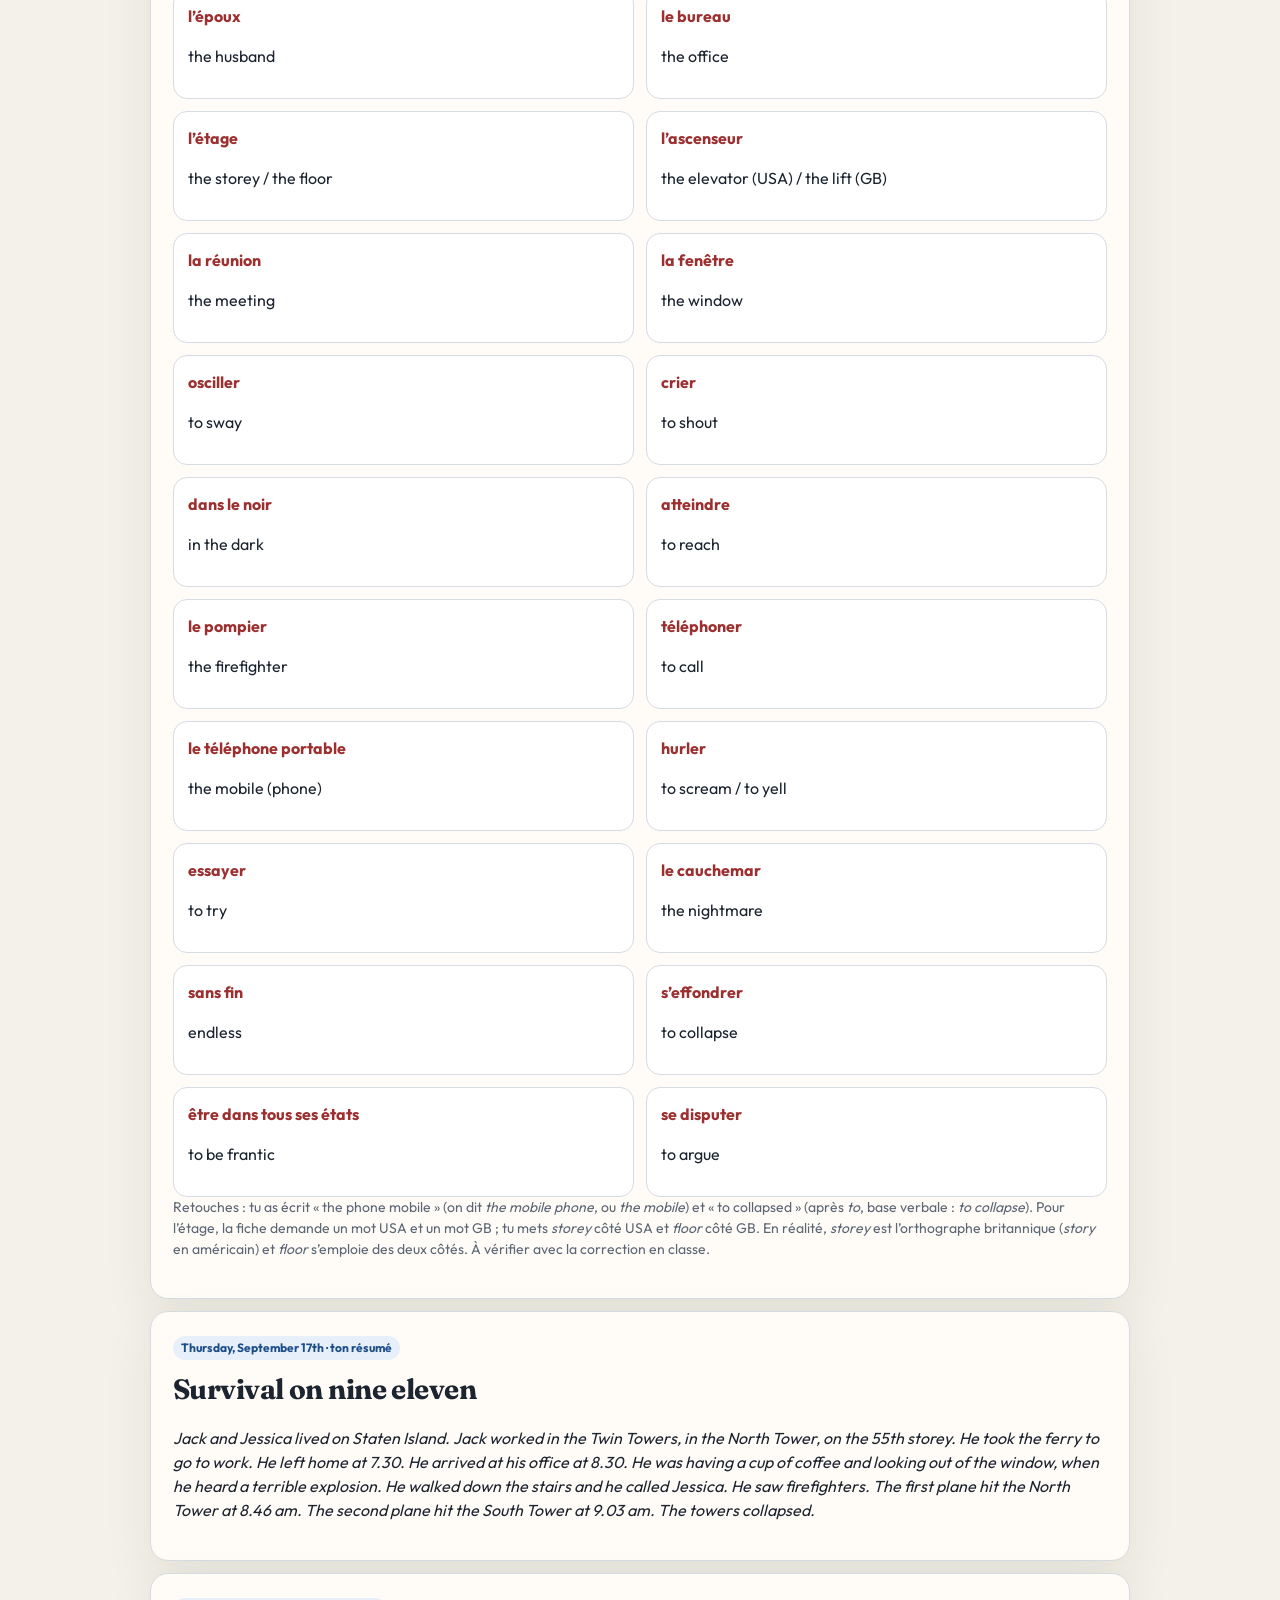
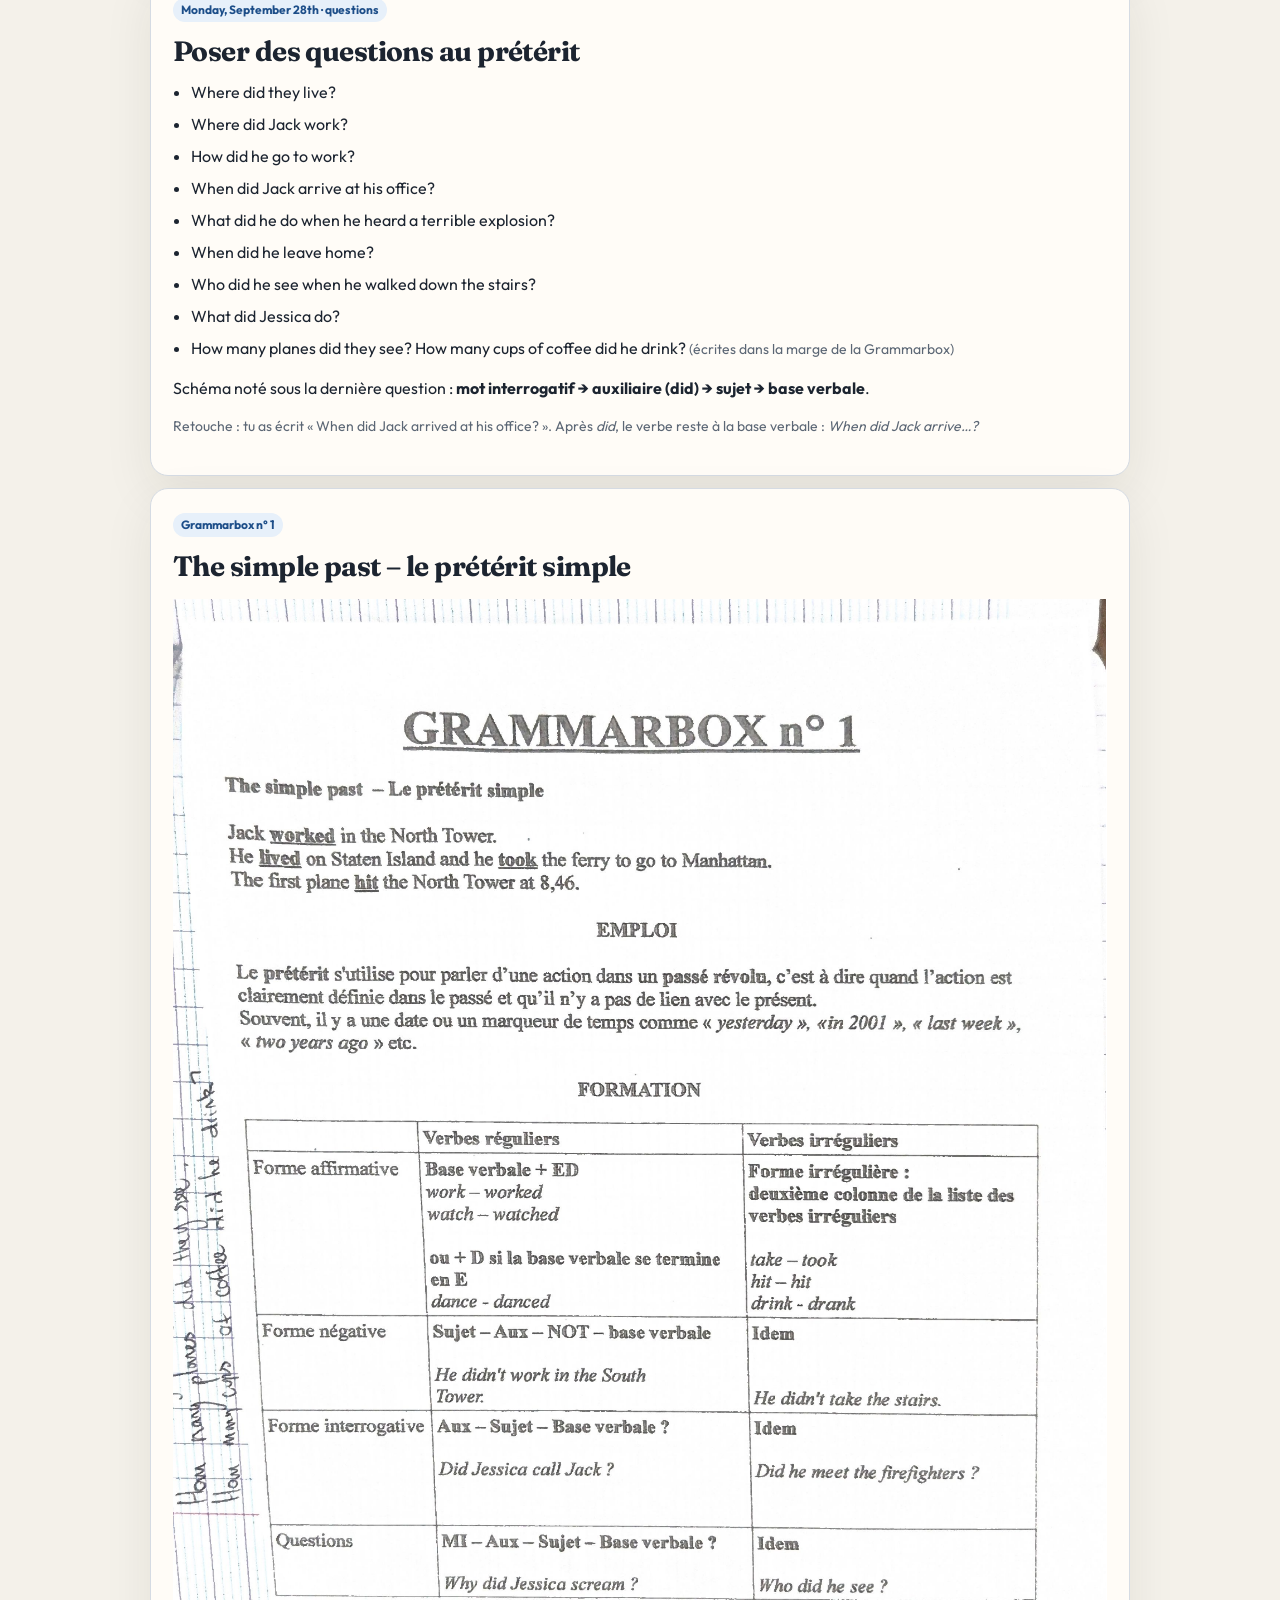
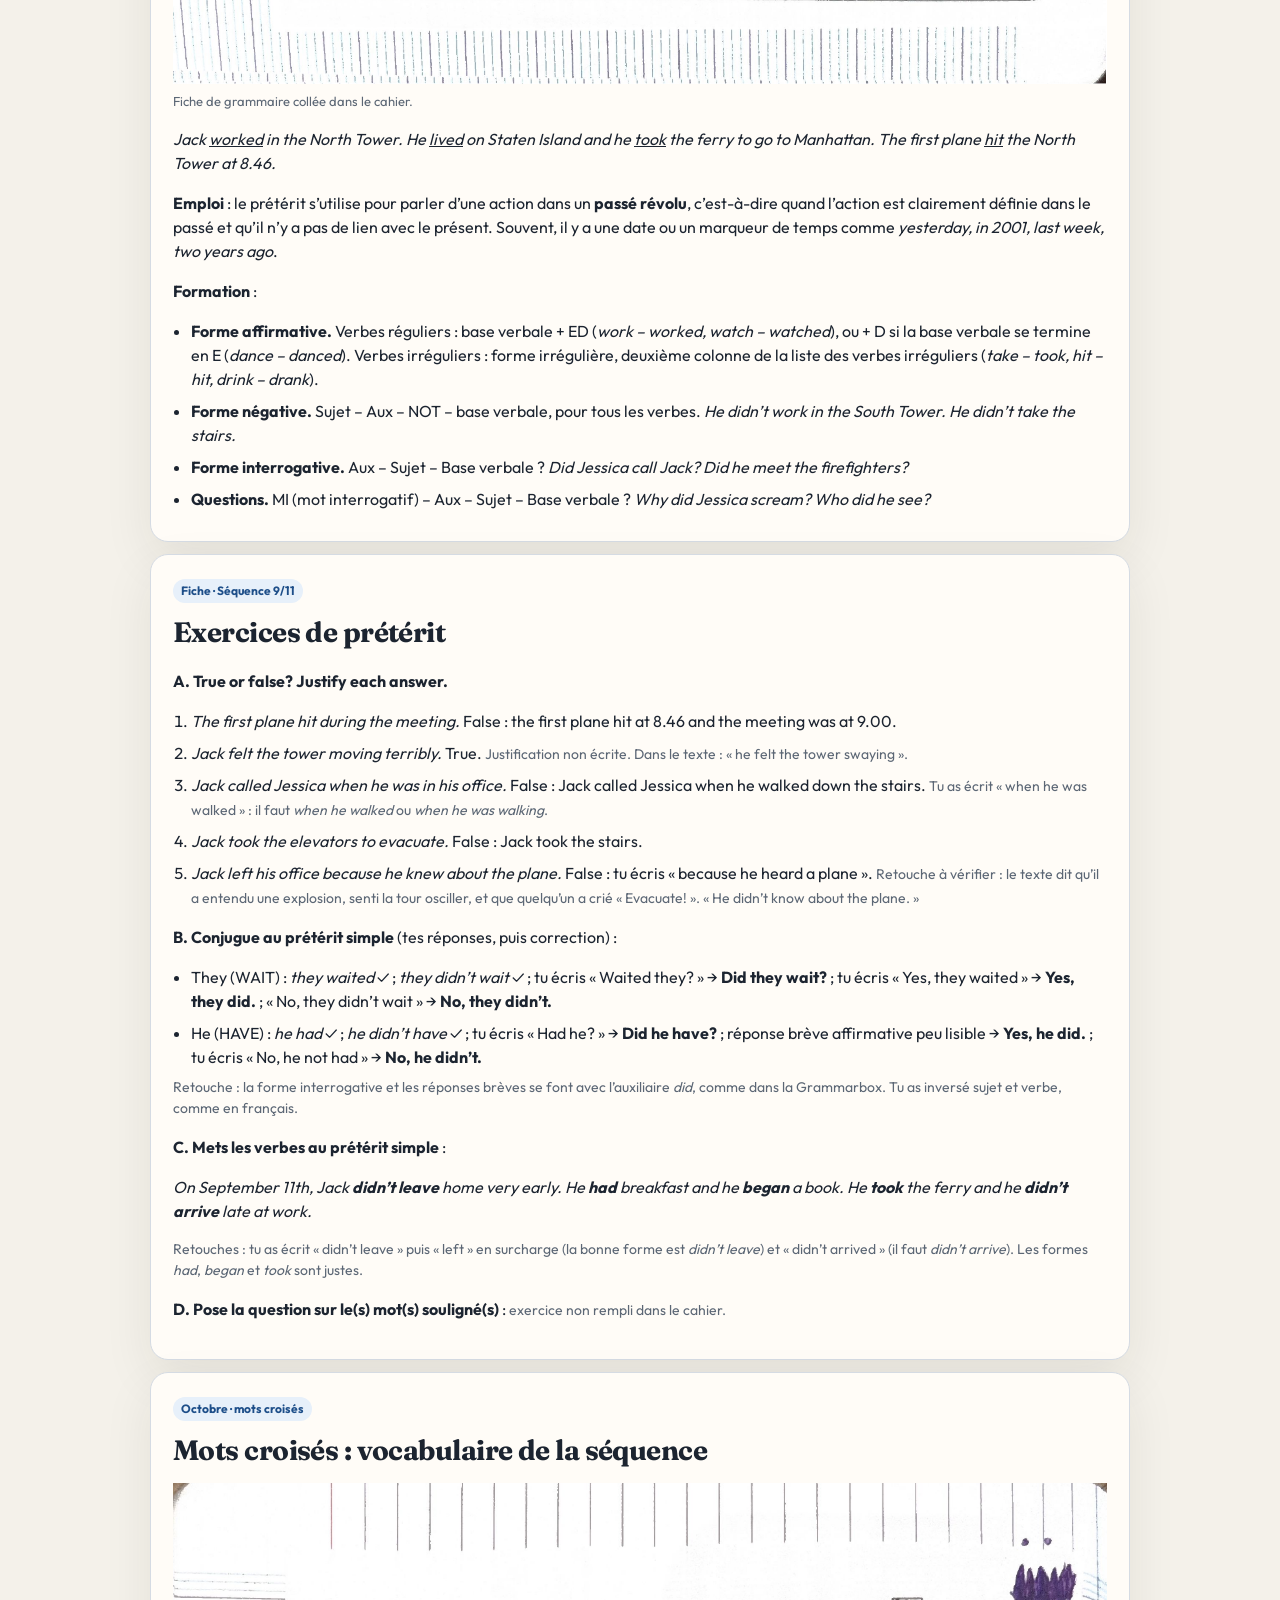
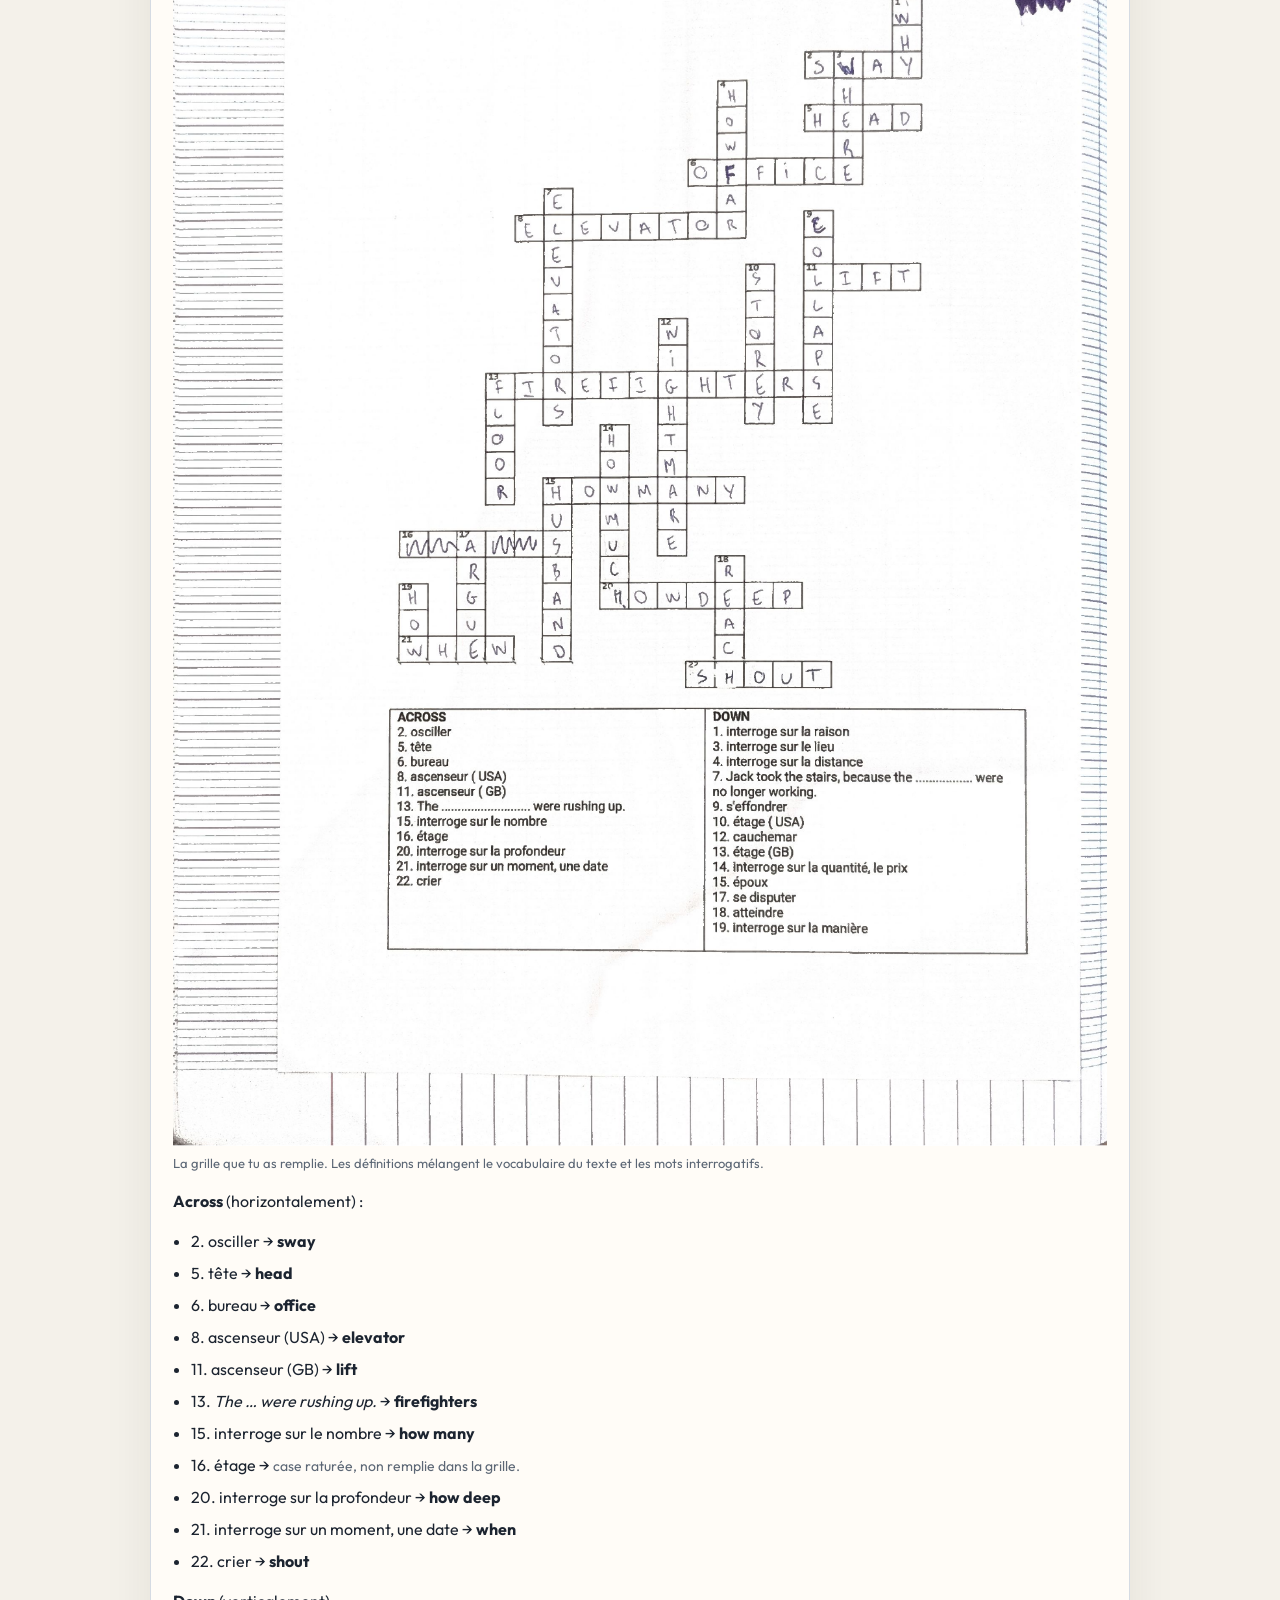
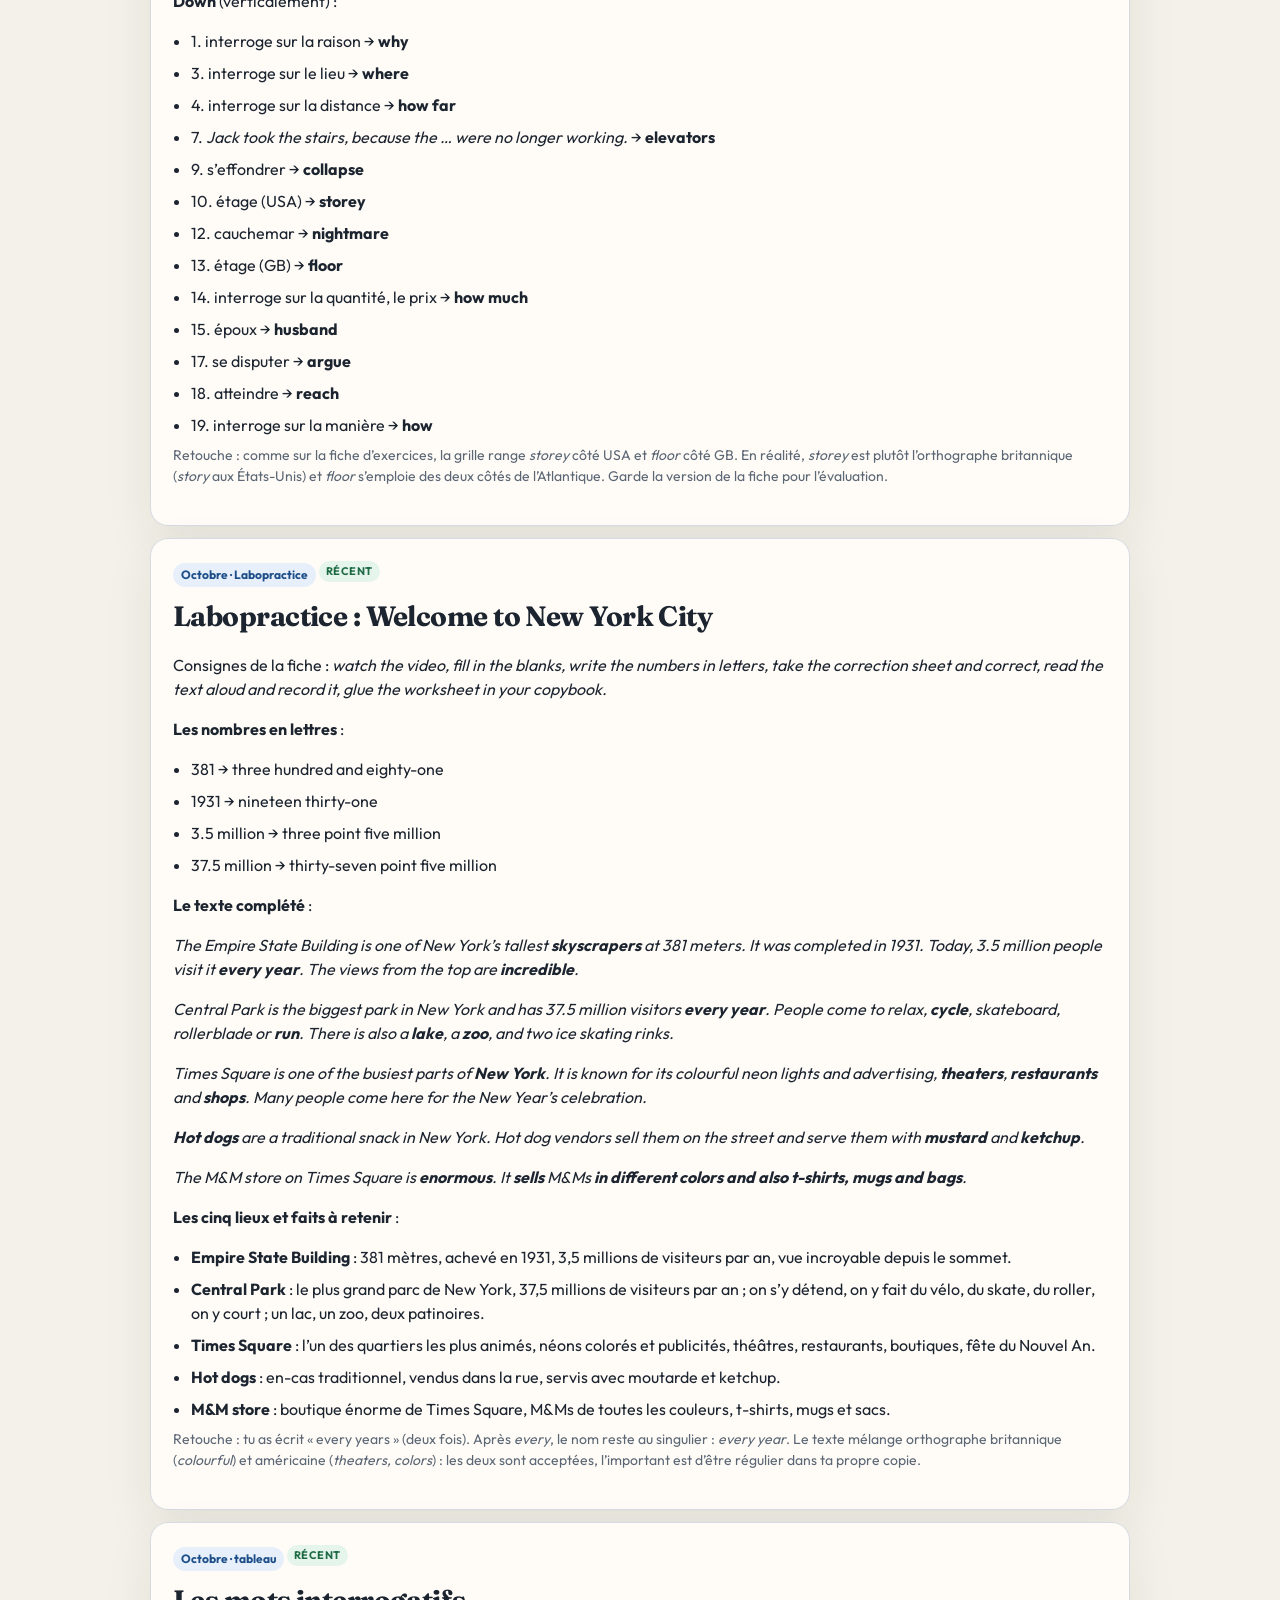
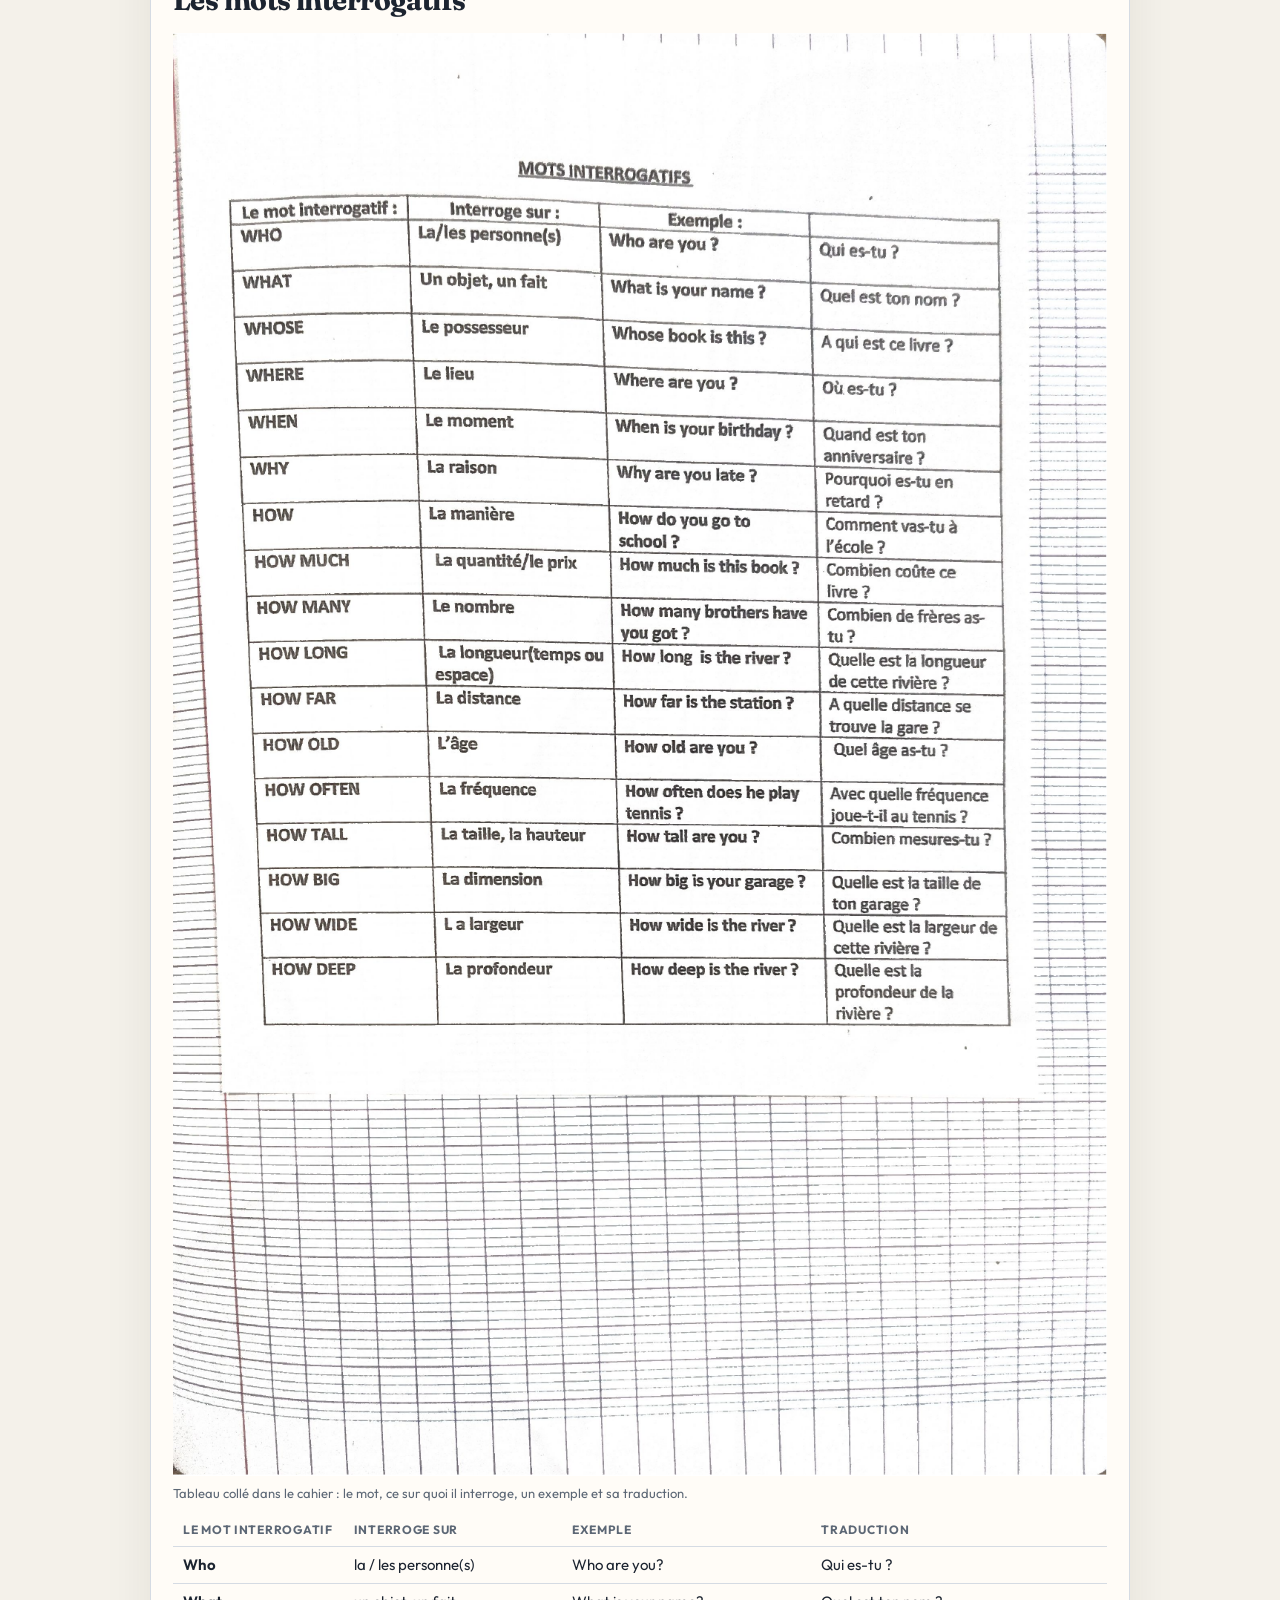
==== commit 2af69748: "Mode Récent (quiz et cours) : filtre ponctuel sur les nouveautés, décoché par défaut sans mémorisati" ====
--- a/anglais/index.html
+++ b/anglais/index.html
@@ -8,7 +8,7 @@
   <link rel="preconnect" href="https://fonts.googleapis.com" />
   <link rel="preconnect" href="https://fonts.gstatic.com" crossorigin />
   <link href="https://fonts.googleapis.com/css2?family=Fraunces:opsz,wght@9..144,560;9..144,680&family=Outfit:wght@400;500;600;700&display=swap" rel="stylesheet" />
-  <link rel="stylesheet" href="../cahier.css?v=22" />
+  <link rel="stylesheet" href="../cahier.css?v=23" />
 </head>
 <body data-vue="complet" data-matiere="anglais">
   <div class="wrap">
@@ -100,7 +100,7 @@
       </section>
 
       <section>
-        <article class="card">
+        <article class="card" data-recent>
           <h2>Les mots interrogatifs</h2>
           <div class="tableau-scroll">
             <table class="tableau compact">
@@ -131,7 +131,7 @@
       </section>
 
       <section>
-        <article class="card">
+        <article class="card" data-recent>
           <h2>Verbes irréguliers : les tests</h2>
           <ul class="bullets">
             <li><strong>Test 1</strong> : verbes 1 à 20, de <em>be</em> à <em>cut</em>.</li>
@@ -145,7 +145,7 @@
       </section>
 
       <section>
-        <article class="card">
+        <article class="card" data-recent>
           <h2>Séquence 2 : Job interview, l’essentiel</h2>
           <p class="note">La séquence s’ouvre sur une vidéo humoristique : un candidat français passe un entretien d’embauche, et les deux recruteurs jouent au bingo chaque fois qu’il oublie un S ou un H. Morale : <em>Don’t miss the English class.</em></p>
           <div class="tableau-scroll">
@@ -391,7 +391,7 @@
           <p class="note">Retouche : comme sur la fiche d’exercices, la grille range <em>storey</em> côté USA et <em>floor</em> côté GB. En réalité, <em>storey</em> est plutôt l’orthographe britannique (<em>story</em> aux États-Unis) et <em>floor</em> s’emploie des deux côtés de l’Atlantique. Garde la version de la fiche pour l’évaluation.</p>
         </article>
 
-        <article class="card">
+        <article class="card" data-recent>
           <span class="tag">Octobre · Labopractice</span>
           <h2>Labopractice : Welcome to New York City</h2>
           <p>Consignes de la fiche : <em>watch the video, fill in the blanks, write the numbers in letters, take the correction sheet and correct, read the text aloud and record it, glue the worksheet in your copybook.</em></p>
@@ -419,7 +419,7 @@
           <p class="note">Retouche : tu as écrit « every years » (deux fois). Après <em>every</em>, le nom reste au singulier : <em>every year</em>. Le texte mélange orthographe britannique (<em>colourful</em>) et américaine (<em>theaters, colors</em>) : les deux sont acceptées, l’important est d’être régulier dans ta propre copie.</p>
         </article>
 
-        <article class="card">
+        <article class="card" data-recent>
           <span class="tag">Octobre · tableau</span>
           <h2>Les mots interrogatifs</h2>
           <figure class="figure">
@@ -453,7 +453,7 @@
           <p class="note">Repère : <em>how</em> + adjectif pose une question de mesure (<em>how old, how tall, how far…</em>). <em>How much</em> va avec ce qui ne se compte pas et avec le prix ; <em>how many</em> va avec ce qui se compte.</p>
         </article>
 
-        <article class="card">
+        <article class="card" data-recent>
           <span class="tag">Octobre · fiche</span>
           <h2>Verbes irréguliers 1 à 101</h2>
           <p>La fiche collée dans le cahier donne, pour chaque verbe, la phonétique (non recopiée ici), le prétérit, le participe passé et la traduction. Les numéros 20, 40, 60, 80 et 101 sont entourés : ce sont les fins de tests.</p>
@@ -575,7 +575,7 @@
       </section>
 
       <section>
-        <article class="card">
+        <article class="card" data-recent>
           <span class="tag">Séquence 2 · Job interview · début novembre</span>
           <h2>Why should you learn English? La vidéo</h2>
           <figure class="figure">
@@ -596,7 +596,7 @@
           <p class="note">Lecture incertaine : « He’s upset » est écrit très petit sur la fiche. Le sens reste le même quelle que soit la graphie : le candidat est déstabilisé quand le recruteur crie « Bingo! ». La vidéo est un sketch humoristique sur l’accent français en anglais : le h français est muet et le s final ne se prononce pas, deux habitudes qui font sourire un anglophone.</p>
         </article>
 
-        <article class="card">
+        <article class="card" data-recent>
           <span class="tag">Wednesday, November 4th</span>
           <h2>Wordbox et questions d’entretien</h2>
           <div class="tableau-scroll">
@@ -630,7 +630,7 @@
           <p class="note">Repère : les questions sur le passé du candidat sont au prétérit avec <em>did</em> (<em>What job responsibilities did you have…? Why did you leave…?</em>), comme dans la Grammarbox n° 1. Les questions sur le présent utilisent <em>are you … -ing</em> (<em>are you applying for, are you looking for</em>) ou <em>can</em> (<em>Can you tell me…? When can you start…?</em>).</p>
         </article>
 
-        <article class="card">
+        <article class="card" data-recent>
           <span class="tag">Thursday, November 5th · script</span>
           <h2>Le script : the job interview</h2>
           <figure class="figure">
@@ -708,7 +708,7 @@
           </div>
         </article>
 
-        <article class="card">
+        <article class="card" data-recent>
           <span class="tag">Extra · méthode</span>
           <h2>Mémoriser les verbes irréguliers par familles de sons</h2>
           <p>Plutôt que 101 lignes isolées, regroupe les verbes qui « chantent » pareil. Les numéros renvoient à la liste du cahier.</p>
@@ -724,7 +724,7 @@
           <p class="note">Méthode : récite chaque famille à voix haute, puis mélange-les. Écris les 20 verbes du test en trois colonnes, cache une colonne et retrouve-la. Les erreurs typiques à bannir : <em>goed, catched, thinked, writed, taked, drinked</em>.</p>
         </article>
 
-        <article class="card">
+        <article class="card" data-recent>
           <span class="tag">Extra · précisions</span>
           <h2>How much ou how many, what ou which, et les nombres</h2>
           <ul class="bullets">
@@ -737,7 +737,7 @@
           </ul>
         </article>
 
-        <article class="card">
+        <article class="card" data-recent>
           <span class="tag">Extra · séquence 2 · prononciation et vocabulaire</span>
           <h2>Le h aspiré, le s final et les mots du travail</h2>
           <ul class="bullets">
@@ -759,6 +759,7 @@
         <a class="bouton" href="../quiz/?m=anglais">Faire le quiz d’anglais</a>
         <a class="bouton secondaire" href="../quiz/?m=anglais&amp;mode=cartes">Cartes à retourner</a>
         <a class="bouton secondaire" href="../quiz/?m=anglais&amp;mode=expliquer">Expliquer à l’oral</a>
+        <a class="bouton secondaire" href="../quiz/?m=anglais&amp;recent=1">Quiz sur les nouveautés</a>
       </article>
     </section>
 
@@ -770,6 +771,6 @@
     </footer>
   </div>
 
-  <script src="../cahier.js?v=22"></script>
+  <script src="../cahier.js?v=23"></script>
 </body>
 </html>
--- a/cahier.css
+++ b/cahier.css
@@ -196,6 +196,76 @@
   padding: 2px 7px;
   vertical-align: middle;
 }
+.badge-recent {
+  display: inline-block;
+  font-size: 11px;
+  font-weight: 700;
+  letter-spacing: 0.04em;
+  text-transform: uppercase;
+  color: var(--ok);
+  background: var(--ok-soft);
+  border-radius: 999px;
+  padding: 2px 7px;
+  vertical-align: middle;
+}
+.card > .badge-recent { margin-bottom: 8px; }
+.toolbar button.filtre-recent {
+  border-color: #a8cbb8;
+  color: var(--ok);
+  background: #fff;
+}
+.toolbar button.filtre-recent[aria-pressed="true"] {
+  background: var(--ok);
+  border-color: var(--ok);
+  color: white;
+}
+body[data-recent="1"] .vue-complet .card:not([data-recent]),
+body[data-recent="1"] .vue-synthese .card:not([data-recent]),
+body[data-recent="1"] .vue-extra .card:not([data-recent]),
+body[data-recent="1"] section:not(:has(.card[data-recent], .suite-quiz)) {
+  display: none;
+}
+.bandeau-recent {
+  margin: 12px 0 0;
+  padding: 10px 14px;
+  border-radius: 12px;
+  background: var(--ok-soft);
+  border: 1px solid #a8cbb8;
+  color: #174f35;
+  font-size: 14px;
+}
+.bandeau-recent a, .bandeau-recent .lien-action {
+  font: inherit;
+  font-weight: 650;
+  color: var(--ok);
+  background: none;
+  border: 0;
+  padding: 0;
+  cursor: pointer;
+  text-decoration: underline;
+}
+.choix-entete {
+  display: flex;
+  flex-wrap: wrap;
+  justify-content: space-between;
+  align-items: center;
+  gap: 8px;
+}
+.choix-entete h2 { margin: 0; }
+.pilule-recent {
+  display: inline-flex;
+  align-items: center;
+  gap: 6px;
+  font-size: 13px;
+  font-weight: 600;
+  color: var(--ink);
+  background: #fff;
+  border: 1px solid #a8cbb8;
+  border-radius: 999px;
+  padding: 5px 11px;
+  cursor: pointer;
+}
+.pilule-recent:has(input:checked) { background: var(--ok-soft); border-color: var(--ok); }
 .rouge { color: var(--red); font-weight: 650; }
 
 .quiz-actions { display: flex; flex-wrap: wrap; gap: 10px; align-items: center; margin-top: 10px; }
